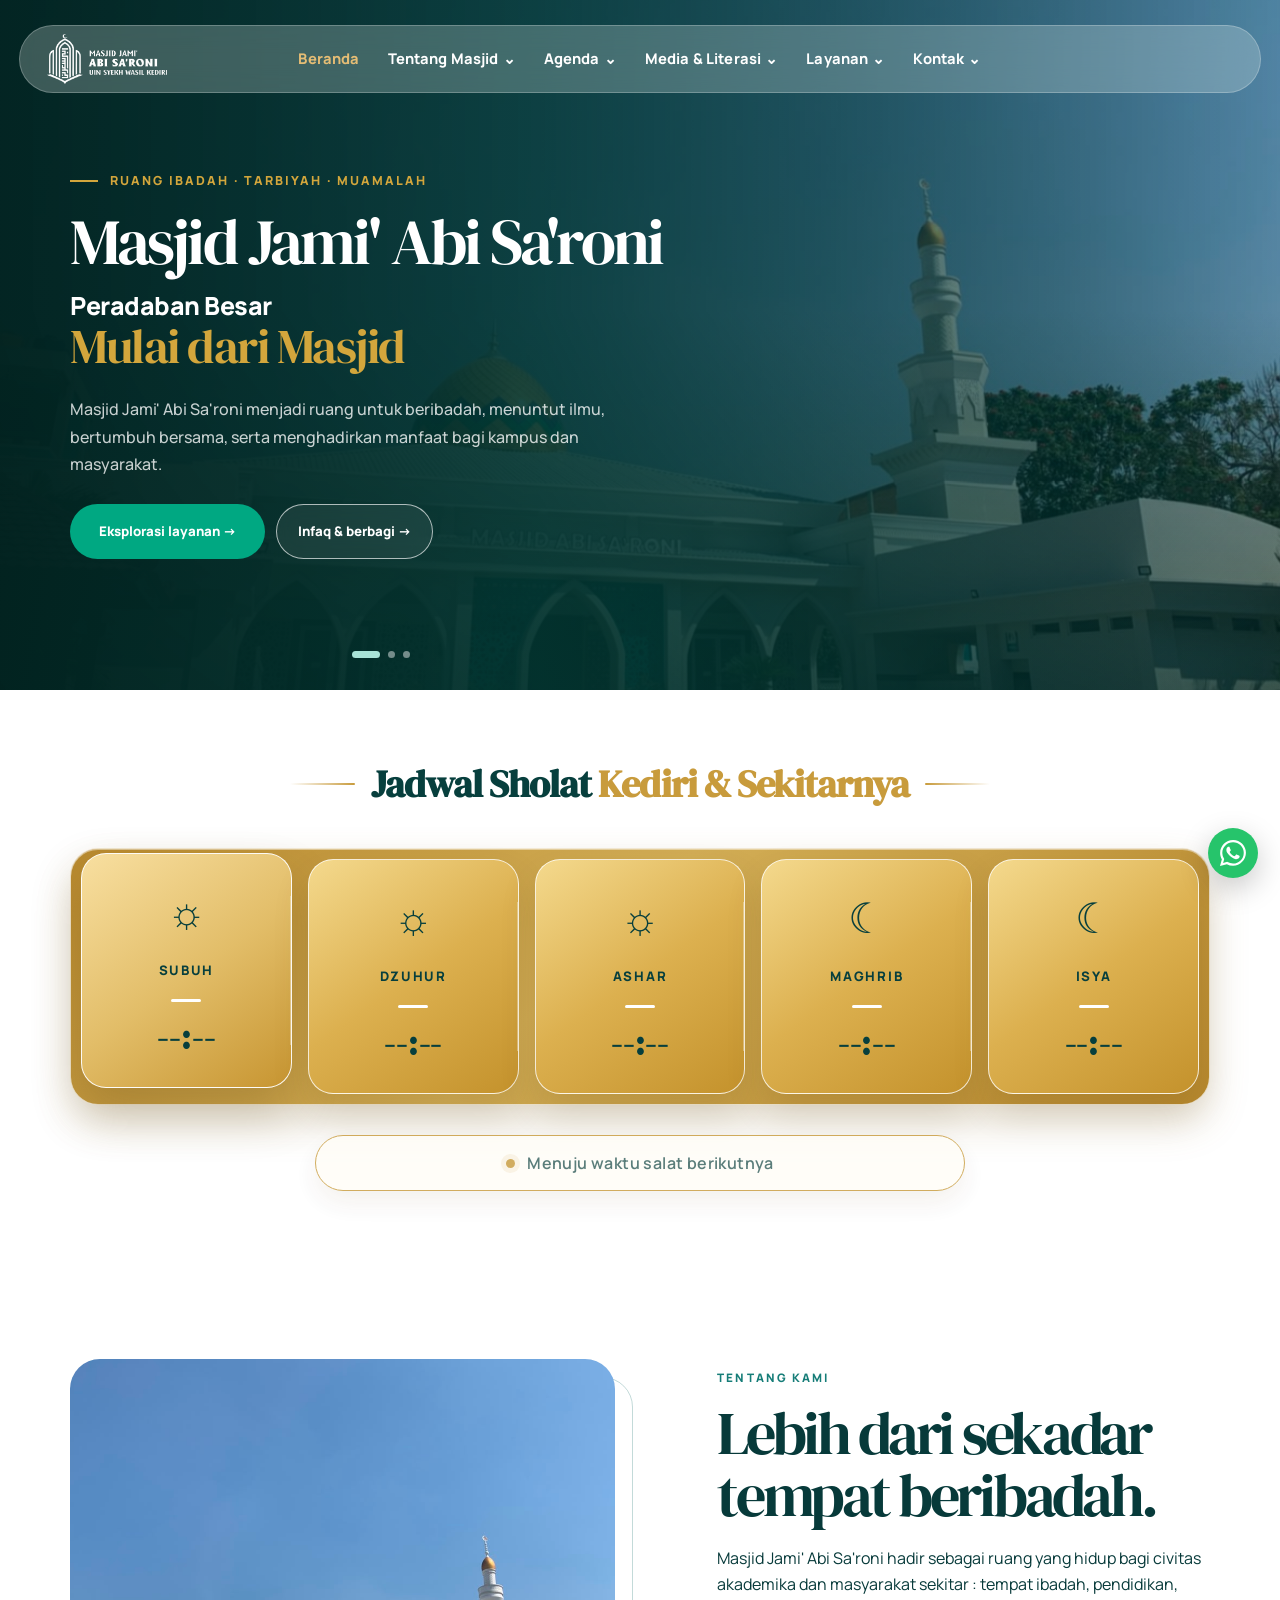
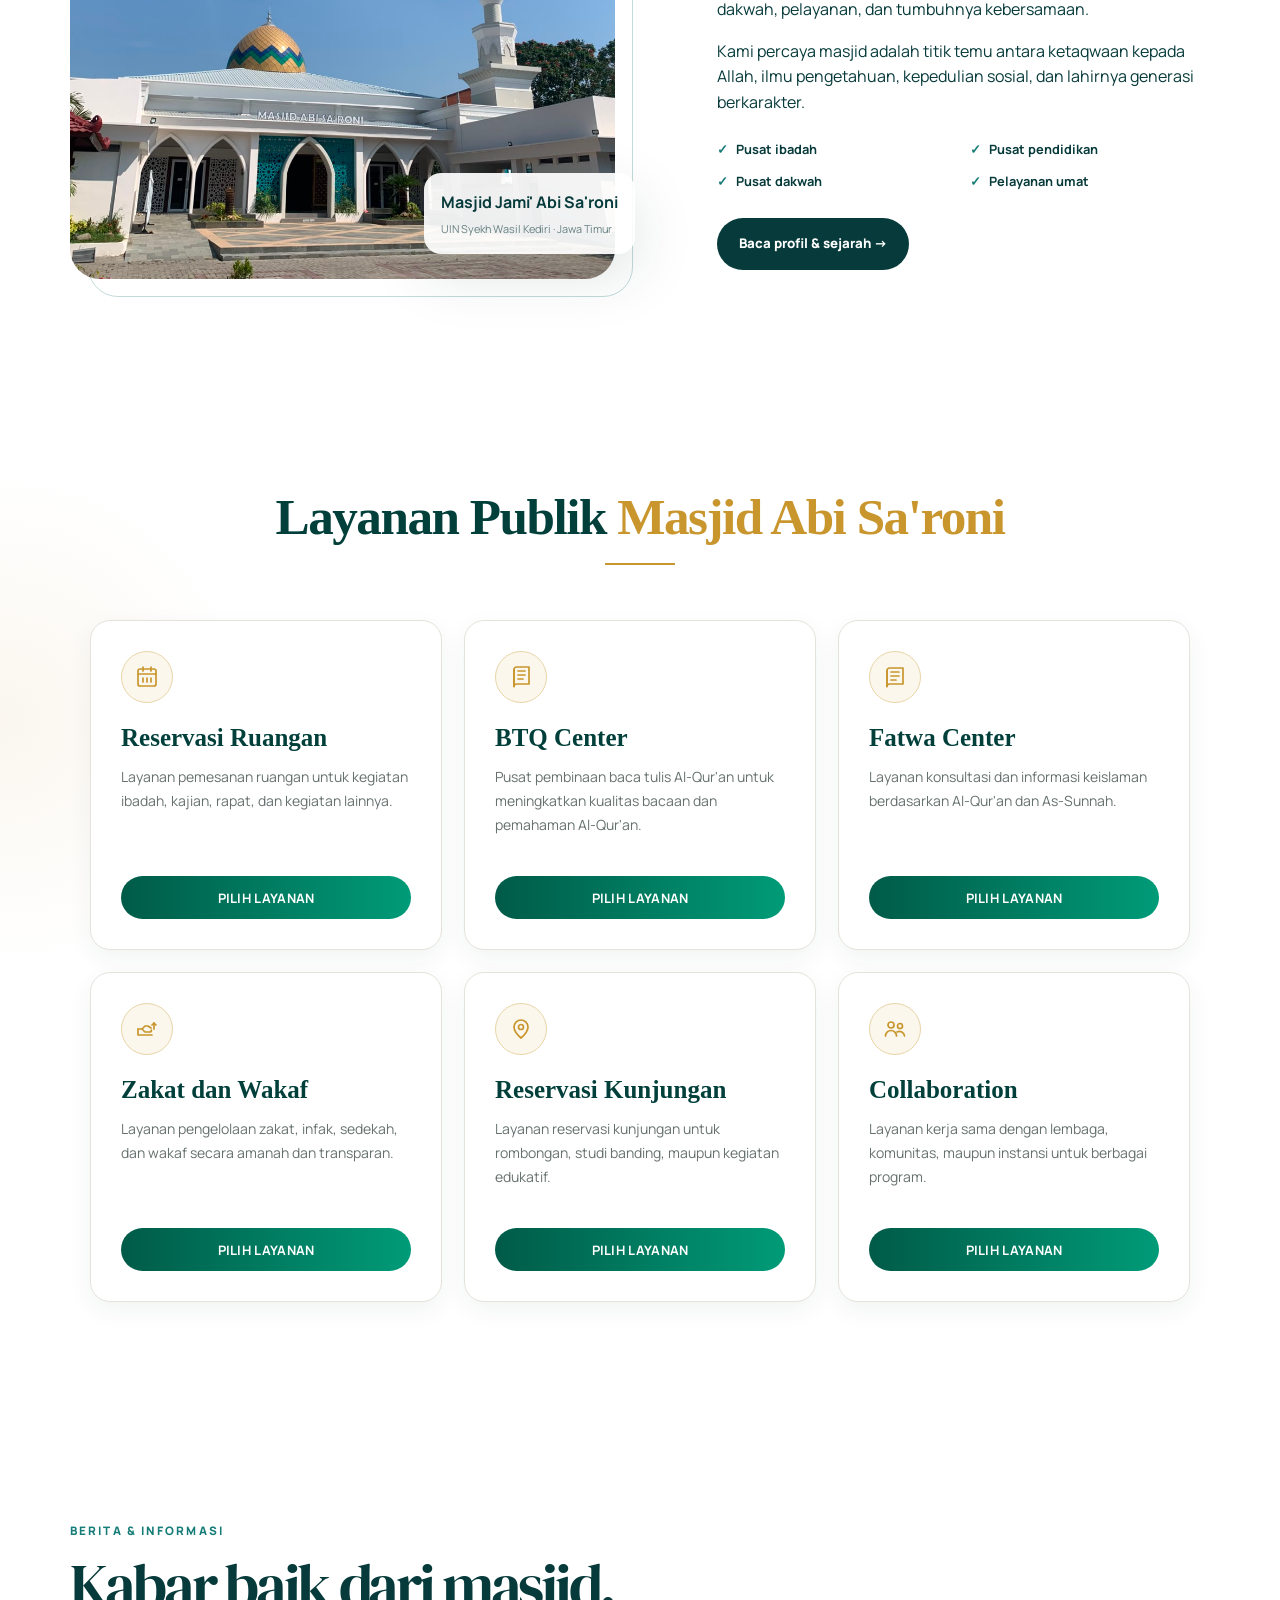
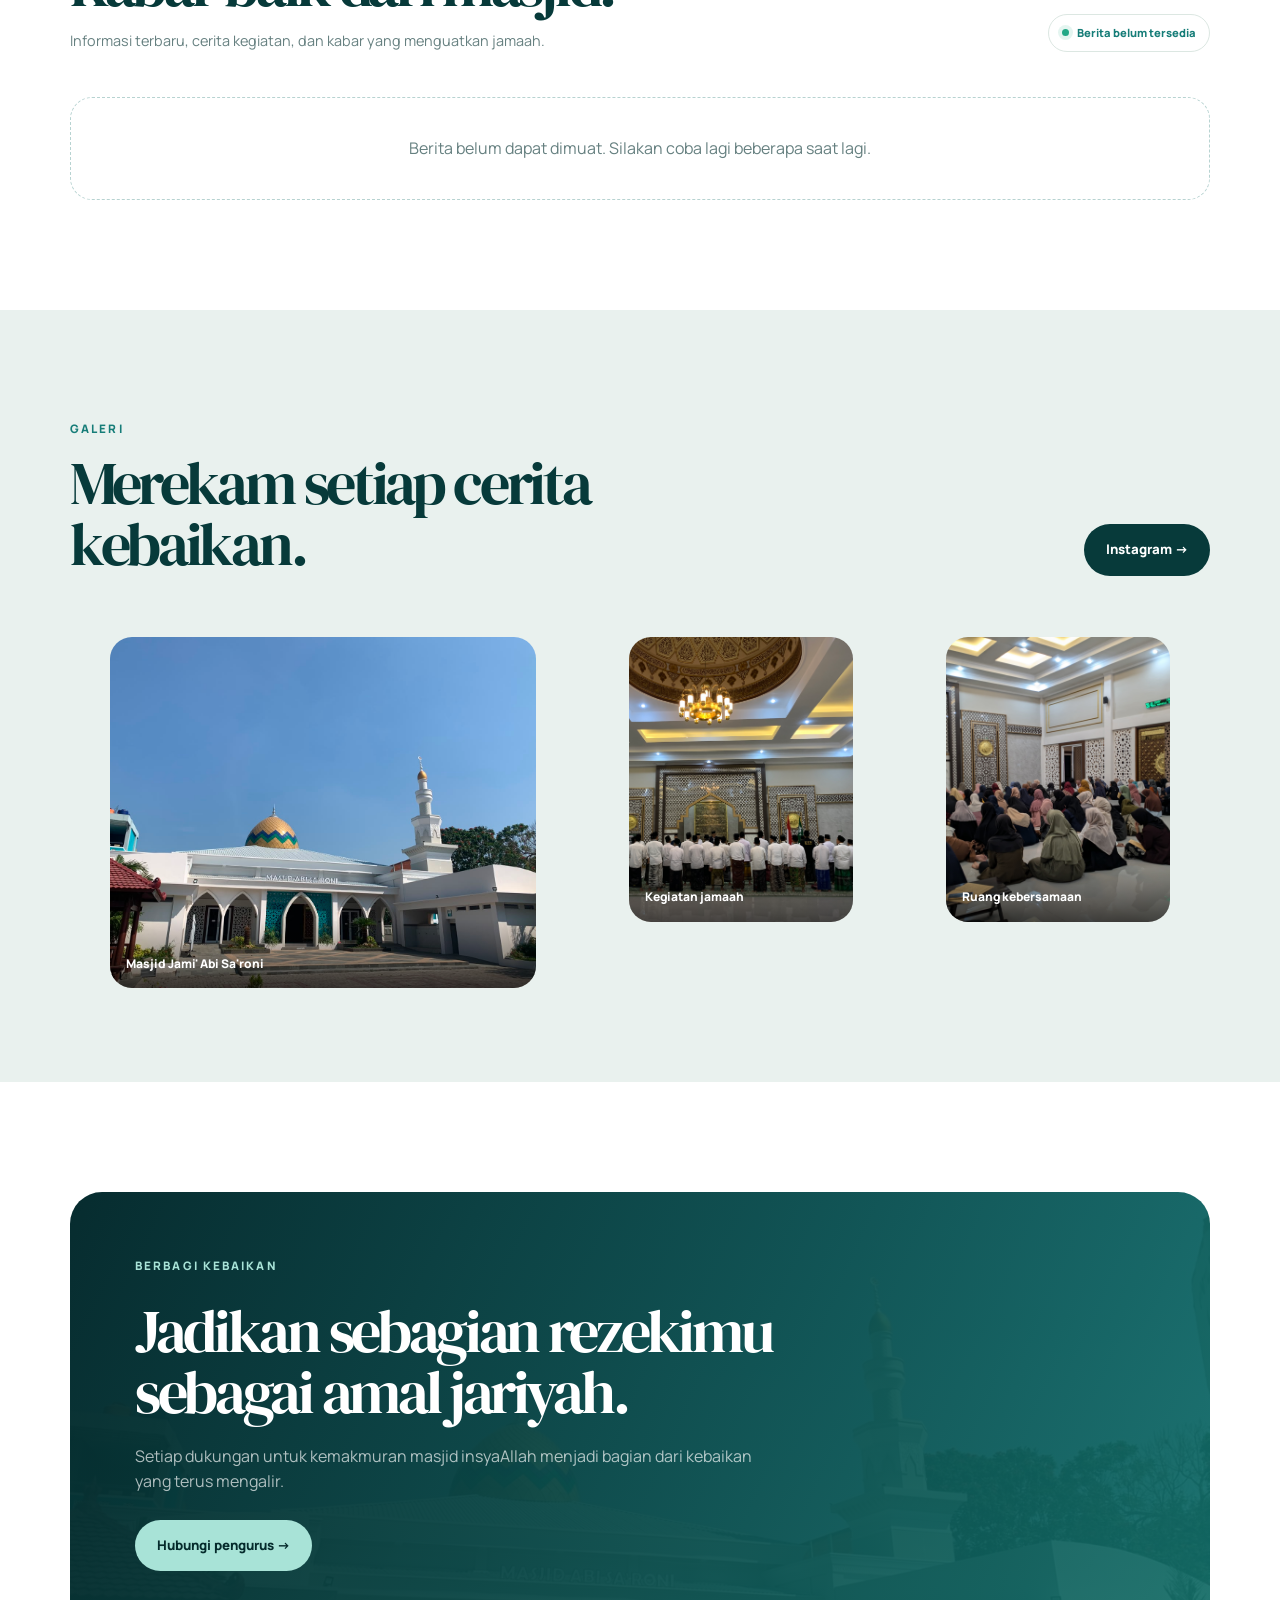
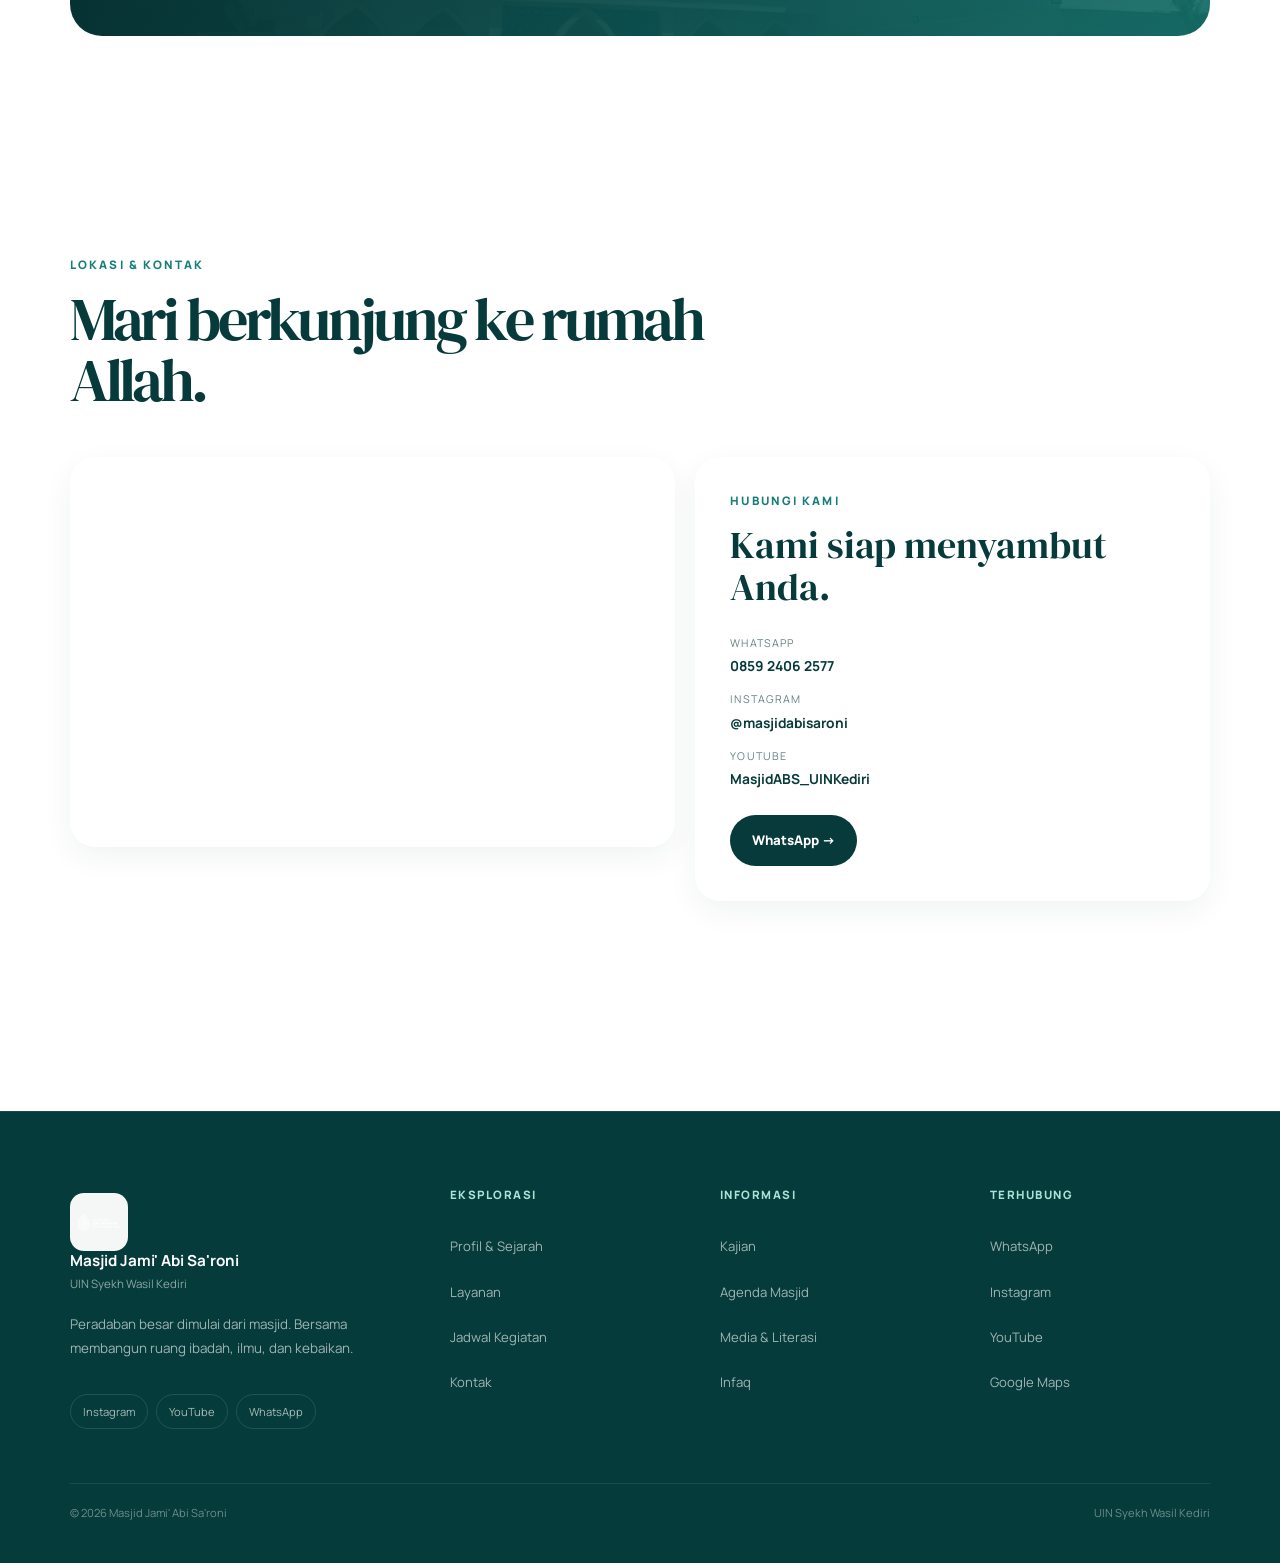
==== index.html @ fe158fbd "update section profil" ====
<!doctype html>
<html lang="id">

<head>
      <meta name="google-site-verification" content="O-2jg5igdRLRZJPdqecs5jU8_j6CmpCOdC60TowBmrs" />
    <meta charset="utf-8">
    <meta name="viewport" content="width=device-width,initial-scale=1">
    <meta name="description" content="Website resmi Masjid Jami' Abi Sa'roni UIN Syekh Wasil Kediri.">
    <title>Masjid Jami' Abi Sa'roni | Beranda</title>
    <link rel="stylesheet" href="style.css">
    <link rel="stylesheet"
    href="https://cdnjs.cloudflare.com/ajax/libs/font-awesome/6.5.2/css/all.min.css"/>
</head>

<body>
    <header class="site-header">
        <nav class="navigation container"><a class="brand" href="index.html"><span class="brand-mark"><img
                        class="brand-logo"></span><span><strong>Masjid Jami' Abi Sa'roni</strong><small>UIN Syekh Wasil
                        Kediri</small></span></a><button class="menu-button" aria-label="Buka menu"
                aria-expanded="false">&#9776;</button>
            <ul class="nav-links"></ul>
        </nav>
    </header>
    <main>
        <section class="hero hero-home">
            <div class="hero-carousel" data-carousel></div>
            <div class="hero-overlay">
  <div class="container hero-content">

    <div class="hero-heading">

        <div class="hero-eyebrow">
            <span class="hero-eyebrow-line"></span>
            <span>RUANG IBADAH · TARBIYAH · MUAMALAH</span>
        </div>

        <h1>Masjid Jami' Abi Sa'roni</h1>

        <div class="hero-title">
            <span>Peradaban Besar</span>
            <strong>Mulai dari Masjid</strong>
        </div>

    </div>

    <p class="hero-copy">
        Masjid Jami' Abi Sa'roni menjadi ruang untuk beribadah, menuntut ilmu,
        bertumbuh bersama, serta menghadirkan manfaat bagi kampus dan masyarakat.
    </p>

    <div class="hero-actions">
        <a class="button primary" href="layanan.html">
            Eksplorasi layanan &rarr;
        </a>

        <a class="button secondary" href="infaq.html">
            Infaq &amp; berbagi &rarr;
        </a>
    </div>

</div>
            <div class="hero-dots" aria-label="Navigasi foto hero"></div>
        </section>

      <section class="v2-statbar prayer-bar">

    <div class="prayer-heading">
        <span class="prayer-heading-line"></span>

        <div class="prayer-heading-icon">⌂</div>

        <h2>
            Jadwal Sholat
            <span>Kediri &amp; Sekitarnya</span>
        </h2>

        <span class="prayer-heading-line"></span>
    </div>

    <div class="container v2-stats">

        <div class="prayer-item is-next" id="prayer-subuh">
            <span class="prayer-icon">☼</span>
            <span class="prayer-name">Subuh</span>
            <span class="prayer-divider"></span>
            <b>--:--</b>
        </div>

        <div class="prayer-item" id="prayer-dzuhur">
            <span class="prayer-icon">☼</span>
            <span class="prayer-name">Dzuhur</span>
            <span class="prayer-divider"></span>
            <b>--:--</b>
        </div>

        <div class="prayer-item" id="prayer-ashar">
            <span class="prayer-icon">☼</span>
            <span class="prayer-name">Ashar</span>
            <span class="prayer-divider"></span>
            <b>--:--</b>
        </div>

        <div class="prayer-item" id="prayer-maghrib">
            <span class="prayer-icon">☾</span>
            <span class="prayer-name">Maghrib</span>
            <span class="prayer-divider"></span>
            <b>--:--</b>
        </div>

        <div class="prayer-item" id="prayer-isya">
            <span class="prayer-icon">☾</span>
            <span class="prayer-name">Isya</span>
            <span class="prayer-divider"></span>
            <b>--:--</b>
        </div>

    </div>

    <div class="prayer-countdown" id="prayer-countdown">
        Menuju waktu salat berikutnya
    </div>


</section>


        <section class="v2-section">
            <div class="container v2-intro">
                <div class="v2-photo"><img src="assets/images/foto-masjid.jpeg" alt="Masjid Jami' Abi Sa'roni">
                    <div><b>Masjid Jami' Abi Sa'roni</b><span>UIN Syekh Wasil Kediri &middot; Jawa Timur</span></div>
                </div>
                <div>
                    <p class="eyebrow">Tentang kami</p>
                    <h2>Lebih dari sekadar tempat beribadah.</h2>
                    <p>Masjid Jami' Abi Sa'roni hadir sebagai ruang yang hidup bagi civitas akademika dan masyarakat sekitar :
                        tempat ibadah, pendidikan, dakwah, pelayanan, dan tumbuhnya kebersamaan.</p>
                    <p>Kami percaya masjid adalah titik temu antara ketaqwaan kepada Allah, ilmu pengetahuan,
                        kepedulian sosial, dan lahirnya generasi berkarakter.</p>
                    <ul class="v2-points">
                        <li>Pusat ibadah</li>
                        <li>Pusat pendidikan</li>
                        <li>Pusat dakwah</li>
                        <li>Pelayanan umat</li>
                    </ul><a class="button dark" href="profil.html">Baca profil &amp; sejarah &rarr;</a>
                </div>
            </div>
        </section>

<!-- =========================
     LAYANAN PUBLIK
========================= -->
<section class="public-services">
  <div class="container">

    <div class="services-heading">
      <h2>Layanan Publik <span>Masjid Abi Sa'roni</span></h2>
      <div class="heading-line"></div>
    </div>

    <div class="services-grid">

      <!-- 01 -->
      <article class="service-card">
        <div class="service-icon">
  <svg viewBox="0 0 24 24" aria-hidden="true">
    <rect x="3" y="4" width="18" height="17" rx="2"></rect>
    <line x1="8" y1="2" x2="8" y2="6"></line>
    <line x1="16" y1="2" x2="16" y2="6"></line>
    <line x1="3" y1="9" x2="21" y2="9"></line>
    <line x1="8" y1="13" x2="8" y2="17"></line>
    <line x1="12" y1="13" x2="12" y2="17"></line>
    <line x1="16" y1="13" x2="16" y2="17"></line>
  </svg>
</div>
     

        <h3>Reservasi Ruangan</h3>
        <p>
          Layanan pemesanan ruangan untuk kegiatan ibadah,
          kajian, rapat, dan kegiatan lainnya.
        </p>

        <a href="#" class="service-button">
          PILIH LAYANAN
        </a>
      </article>


      <!-- 02 -->
      <article class="service-card">
        <div class="service-icon">
  <svg viewBox="0 0 24 24" aria-hidden="true">
    <path d="M5 4.5A2.5 2.5 0 0 1 7.5 2H20v17H7.5A2.5 2.5 0 0 0 5 21.5z"></path>
    <path d="M5 4.5v17"></path>
    <path d="M9 6h7"></path>
    <path d="M9 10h7"></path>
    <path d="M9 14h5"></path>
  </svg>
</div>

        <h3>BTQ Center</h3>
        <p>
          Pusat pembinaan baca tulis Al-Qur'an untuk meningkatkan
          kualitas bacaan dan pemahaman Al-Qur'an.
        </p>

        <a href="#" class="service-button">
          PILIH LAYANAN
        </a>
      </article>


      <!-- 03 -->
      <article class="service-card">
        <div class="service-icon">
  <svg viewBox="0 0 24 24" aria-hidden="true">
    <path d="M4 5.5A2.5 2.5 0 0 1 6.5 3H20v16H6.5A2.5 2.5 0 0 0 4 21.5z"></path>
    <path d="M4 5.5v16"></path>
    <path d="M8 7h8"></path>
    <path d="M8 11h8"></path>
    <path d="M8 15h5"></path>
  </svg>
</div>
    

        <h3>Fatwa Center</h3>
        <p>
          Layanan konsultasi dan informasi keislaman
          berdasarkan Al-Qur'an dan As-Sunnah.
        </p>

        <a href="#" class="service-button">
          PILIH LAYANAN
        </a>
      </article>


      <!-- 04 -->
      <article class="service-card">
        <div class="service-icon">
  <svg viewBox="0 0 24 24" aria-hidden="true">
    <path d="M3 12h4l3 3h4.5a2 2 0 0 0 2-2"></path>
    <path d="M7 12l3-3h3l3 2"></path>
    <path d="M3 12v6h14"></path>
    <path d="M17 8l2-2 2 2"></path>
    <path d="M19 6v6"></path>
  </svg>
</div>
       

        <h3>Zakat dan Wakaf</h3>
        <p>
          Layanan pengelolaan zakat, infak, sedekah,
          dan wakaf secara amanah dan transparan.
        </p>

        <a href="#" class="service-button">
          PILIH LAYANAN
        </a>
      </article>


      <!-- 05 -->
      <article class="service-card">
        <div class="service-icon">
  <svg viewBox="0 0 24 24" aria-hidden="true">
    <path d="M12 21s7-6.1 7-11a7 7 0 1 0-14 0c0 4.9 7 11 7 11z"></path>
    <circle cx="12" cy="10" r="2.5"></circle>
  </svg>
</div>
    

        <h3>Reservasi Kunjungan</h3>
        <p>
          Layanan reservasi kunjungan untuk rombongan,
          studi banding, maupun kegiatan edukatif.
        </p>

        <a href="#" class="service-button">
          PILIH LAYANAN
        </a>
      </article>


      <!-- 06 -->
      <article class="service-card">
        <div class="service-icon">
  <svg viewBox="0 0 24 24" aria-hidden="true">
    <circle cx="8" cy="8" r="3"></circle>
    <circle cx="17" cy="9" r="2.5"></circle>
    <path d="M2.5 19a5.5 5.5 0 0 1 11 0"></path>
    <path d="M14 15a5 5 0 0 1 7.5 4"></path>
  </svg>
</div>
    

        <h3>Collaboration</h3>
        <p>
          Layanan kerja sama dengan lembaga, komunitas,
          maupun instansi untuk berbagai program.
        </p>

        <a href="#" class="service-button">
          PILIH LAYANAN
        </a>
      </article>

    </div>

  </div>
</section>

        <section class="v2-section v2-news-section" id="berita">
            <div class="container">
                <div class="v2-heading">
                    <div>
                        <p class="eyebrow">Berita &amp; informasi</p>
                        <h2>Kabar baik dari masjid.</h2>
                        <p class="v2-heading-copy">Informasi terbaru, cerita kegiatan, dan kabar yang menguatkan jamaah.</p>
                    </div><span class="news-live" data-news-status aria-live="polite">Memuat berita terbaru...</span>
                </div>
                <div class="v2-news-grid" data-news-list aria-live="polite">
                    <div class="news-loading">Menyiapkan kabar terbaru…</div>
                </div>
            </div>
        </section>

        <section class="v2-section v2-soft">
            <div class="container">
                <div class="v2-heading">
                    <div>
                        <p class="eyebrow">Galeri</p>
                        <h2>Merekam setiap cerita kebaikan.</h2>
                    </div><a class="button dark" href="https://www.instagram.com/masjidabisaroni/"
                        target="_blank">Instagram &rarr;</a>
                </div>
                <div class="v2-gallery">
                    <figure><img src="assets/images/foto-masjid.jpeg" alt="Masjid Jami' Abi Sa'roni">
                        <figcaption>Masjid Jami' Abi Sa'roni</figcaption>
                    </figure>
                    <figure><img src="assets/images/foto-kegiatan-1.png" alt="Kegiatan masjid">
                        <figcaption>Kegiatan jamaah</figcaption>
                    </figure>
                    <figure><img src="assets/images/foto-kegiatan-2.jpg" alt="Kegiatan masjid">
                        <figcaption>Ruang kebersamaan</figcaption>
                    </figure>
                </div>
            </div>
        </section>

        <section class="v2-section">
            <div class="container v2-donate">
                <p class="eyebrow">Berbagi kebaikan</p>
                <h2>Jadikan sebagian rezekimu sebagai amal jariyah.</h2>
                <p>Setiap dukungan untuk kemakmuran masjid insyaAllah menjadi bagian dari kebaikan yang terus mengalir.
                </p><a class="button primary" data-link="whatsapp" target="_blank">Hubungi pengurus &rarr;</a>
            </div>
        </section>

        <section class="v2-section v2-contact">
            <div class="container">
                <div class="v2-heading">
                    <div>
                        <p class="eyebrow">Lokasi &amp; kontak</p>
                        <h2>Mari berkunjung ke rumah Allah.</h2>
                    </div>
                </div>
                <div class="v2-contact-grid"><iframe title="Lokasi Masjid Jami' Abi Sa'roni"
                        src="https://www.google.com/maps?q=Masjid%20Abi%20Sa'roni%20UIN%20Syekh%20Wasil%20Kediri&output=embed"
                        loading="lazy"></iframe>
                    <div>
                        <p class="eyebrow">Hubungi kami</p>
                        <h3>Kami siap menyambut Anda.</h3>
                        <dl>
                            <dt>WhatsApp</dt>
                            <dd>0859 2406 2577</dd>
                            <dt>Instagram</dt>
                            <dd>@masjidabisaroni</dd>
                            <dt>YouTube</dt>
                            <dd>MasjidABS_UINKediri</dd>
                        </dl><a class="button dark" data-link="whatsapp" target="_blank">WhatsApp &rarr;</a>
                    </div>
                </div>
            </div>
        </section>
    </main>
  <footer class="v2-footer">
    <div class="container v2-footer-grid">

        <!-- BRAND -->
        <div class="footer-brand">
            <a class="footer-logo" href="index.html">
                <span class="footer-logo-mark">
                    <img src="assets/images/logo-masjid.png" alt="Logo Masjid Jami' Abi Sa'roni">
                </span>

                <span class="footer-brand-text">
                    <strong>Masjid Jami' Abi Sa'roni</strong>
                    <small>UIN Syekh Wasil Kediri</small>
                </span>
            </a>

            <p>
                Peradaban besar dimulai dari masjid.
                Bersama membangun ruang ibadah, ilmu, dan kebaikan.
            </p>

            <div class="footer-socials">
                <a href="https://www.instagram.com/masjidabisaroni/" target="_blank" rel="noopener" aria-label="Instagram">
                    Instagram
                </a>

                <a href="https://www.youtube.com/@MasjidABS_UINKediri" target="_blank" rel="noopener" aria-label="YouTube">
                    YouTube
                </a>

                <a href="https://wa.me/6285924062577" target="_blank" rel="noopener" aria-label="WhatsApp">
                    WhatsApp
                </a>
            </div>
        </div>


        <!-- EKSPLORASI -->
        <div class="footer-column">
            <h4>Eksplorasi</h4>

            <a href="profil.html">Profil &amp; Sejarah</a>
            <a href="layanan.html">Layanan</a>
            <a href="kegiatan.html">Jadwal Kegiatan</a>
            <a href="kontak.html">Kontak</a>
        </div>


        <!-- INFORMASI -->
        <div class="footer-column">
            <h4>Informasi</h4>

            <a href="kegiatan.html">Kajian</a>
            <a href="kegiatan.html">Agenda Masjid</a>
            <a href="media-literasi.html">Media &amp; Literasi</a>
            <a href="infaq.html">Infaq</a>
        </div>


        <!-- TERHUBUNG -->
        <div class="footer-column">
            <h4>Terhubung</h4>

            <a href="https://wa.me/6285924062577" target="_blank" rel="noopener">
                WhatsApp
            </a>

            <a href="https://www.instagram.com/masjidabisaroni/" target="_blank" rel="noopener">
                Instagram
            </a>

            <a href="https://www.youtube.com/@MasjidABS_UINKediri" target="_blank" rel="noopener">
                YouTube
            </a>

            <a href="https://maps.app.goo.gl/ohSoxsCjw7ghPdgF7" target="_blank" rel="noopener">
                Google Maps
            </a>
        </div>

    </div>


    <!-- FOOTER BOTTOM -->
    <div class="container footer-bottom">
        <span>
            © 2026 Masjid Jami' Abi Sa'roni
        </span>

        <span>
            UIN Syekh Wasil Kediri
        </span>
    </div>
</footer><a class="floating-wa" data-link="whatsapp" target="_blank" aria-label="WhatsApp"></a>
    <script src="config.js"></script>
    <script src="script.js"></script>
</body>

</html>
---- style.css ----
﻿@import url('https://fonts.googleapis.com/css2?family=DM+Serif+Display:ital@0;1&family=Manrope:wght@400;500;600;700;800&display=swap');
:root{--ink:#073a3a;--deep:#052b2c;--teal:#167d78;--mint:#a8e3d7;--gold:#e5bd75;--paper:#f7f5ef;--white:#fff;--muted:#668080;--line:#dce7e2;--shadow:0 20px 60px rgba(5,43,44,.13)}
*{box-sizing:border-box}html{scroll-behavior:smooth}body{margin:0;background:var(--paper);color:var(--ink);font-family:Manrope,Arial,sans-serif;line-height:1.6}a{color:inherit;text-decoration:none}img{display:block;max-width:100%}.container{width:min(1140px,90%);margin:auto}.section{padding:100px 0}.eyebrow{color:var(--teal);font-size:.73rem;font-weight:800;letter-spacing:.18em;text-transform:uppercase;margin:0 0 14px}.title{font:clamp(2.4rem,5vw,4.4rem)/1.04 'DM Serif Display',serif;letter-spacing:-.04em;margin:0;max-width:760px}.lead{color:var(--muted);max-width:650px;margin:20px 0 0}.button{display:inline-flex;align-items:center;justify-content:center;gap:9px;border:1px solid transparent;border-radius:999px;padding:14px 21px;font-weight:800;font-size:.83rem;transition:.25s;cursor:pointer}.button:hover{transform:translateY(-3px)}.button.primary{background:var(--mint);color:var(--deep)}.button.secondary{border-color:rgba(255,255,255,.4);color:white;background:rgba(255,255,255,.07);backdrop-filter:blur(10px)}.button.dark{background:var(--ink);color:white}.button.outline{border-color:var(--teal);color:var(--teal)}
/* navigation */.site-header{position:fixed;z-index:10;inset:0 0 auto;padding:18px 0;transition:.3s}.site-header.scrolled,.page-top .site-header{padding:11px 0;background:rgba(5,43,44,.94);box-shadow:0 8px 28px rgba(0,0,0,.16);backdrop-filter:blur(16px)}.navigation{display:flex;align-items:center;justify-content:space-between;gap:20px}.brand{display:flex;align-items:center;gap:11px;color:#fff}.brand-mark{width:42px;height:42px;position:relative;border-radius:13px;overflow:hidden;background:rgba(255,255,255,.13);border:1px solid rgba(255,255,255,.25)}.brand-mark:after{content:'â˜ª';display:none;color:var(--mint);font-size:24px;text-align:center;line-height:40px}.brand-mark.logo-missing:after{display:block}.brand-logo{width:100%;height:100%;object-fit:contain;padding:3px}.brand strong{font-size:.82rem;display:block}.brand small{font-size:.62rem;opacity:.65}.nav-links{display:flex;align-items:center;gap:25px;list-style:none;margin:0;padding:0;color:rgba(255,255,255,.8);font-size:.75rem;font-weight:700}.nav-links a:hover,.nav-links a.active{color:var(--mint)}.nav-links .infaq-link{padding:11px 16px;border-radius:999px;background:var(--mint);color:var(--deep)}.menu-button{display:none;background:none;color:white;border:0;font-size:1.5rem}
/* Home hero */.hero{min-height:720px;height:100vh;min-height:650px;color:white;display:flex;align-items:center;position:relative;overflow:hidden;background:var(--deep)}.hero-carousel,.hero-slide,.hero-overlay{position:absolute;inset:0}.hero-slide{background:center/cover no-repeat;opacity:0;transform:scale(1.08);transition:opacity 1.6s ease,transform 7.5s ease}.hero-slide.active{opacity:1;transform:scale(1)}.hero-overlay{background:linear-gradient(90deg,rgba(5,43,44,.96),rgba(5,43,44,.70) 48%,rgba(5,43,44,.2)),linear-gradient(0deg,rgba(5,43,44,.45),transparent 35%)}.hero-content{position:relative;z-index:2;padding-top:85px;max-width:720px}.hero-badge{display:inline-block;padding:8px 13px;border:1px solid rgba(255,255,255,.25);border-radius:999px;background:rgba(255,255,255,.08);font-size:.7rem;letter-spacing:.1em;text-transform:uppercase}.hero h1{font:clamp(4rem,8vw,7.3rem)/.9 'DM Serif Display',serif;letter-spacing:-.055em;margin:24px 0}.hero h1 em{font-style:italic;color:var(--mint)}.hero p{max-width:570px;color:rgba(255,255,255,.82);font-size:1.03rem}.hero-actions{display:flex;flex-wrap:wrap;gap:11px;margin-top:30px}.hero-dots{position:absolute;z-index:2;bottom:36px;right:5%;display:flex;gap:9px}.hero-dots button{width:25px;height:3px;padding:0;border:0;background:rgba(255,255,255,.35);transition:.3s}.hero-dots button.active{background:var(--mint);width:45px}.hero-bottom{height:100px;position:absolute;z-index:2;inset:auto 0 0;background:linear-gradient(transparent,var(--paper))}
.overview{margin-top:-55px;position:relative;z-index:3}.overview-grid{display:grid;grid-template-columns:repeat(4,1fr);border-radius:24px;background:rgba(255,255,255,.95);box-shadow:var(--shadow);padding:25px}.overview-item{padding:8px 25px;border-right:1px solid var(--line)}.overview-item:last-child{border:0}.overview-item b{font:2rem 'DM Serif Display',serif;display:block}.overview-item span{font-size:.72rem;color:var(--muted)}.split{display:grid;grid-template-columns:1fr 1fr;align-items:center;gap:9%;}.image-panel{min-height:510px;border-radius:28px;background:linear-gradient(rgba(5,43,44,.1),rgba(5,43,44,.25)),url('assets/images/foto-masjid.jpeg') center/cover var(--teal);position:relative;overflow:hidden}.image-note{position:absolute;right:20px;bottom:20px;width:210px;padding:20px;border-radius:16px;background:rgba(255,255,255,.92);box-shadow:var(--shadow);font-size:.78rem}.cards{display:grid;grid-template-columns:repeat(3,1fr);gap:18px;margin-top:46px}.card{background:#fff;padding:28px;border:1px solid var(--line);border-radius:18px}.card .icon{color:var(--teal);font-size:1.65rem}.card h3{font-size:1rem;margin:15px 0 8px}.card p{font-size:.82rem;color:var(--muted);margin:0}.surface{background:#e8f0ec}.agenda{display:grid;grid-template-columns:1.1fr .9fr;gap:22px;margin-top:42px}.agenda-main{background:var(--ink);color:#fff;border-radius:22px;padding:34px}.agenda-main .date{color:var(--mint);font-size:.75rem;font-weight:800;letter-spacing:.12em}.agenda-main h3{font:2.2rem/1.1 'DM Serif Display',serif;margin:15px 0}.agenda-list{display:grid;gap:12px}.agenda-row{background:#fff;border-radius:16px;padding:19px 21px;display:flex;justify-content:space-between;gap:10px;border:1px solid var(--line)}.agenda-row b{font-size:.84rem}.agenda-row span{font-size:.72rem;color:var(--muted)}.cta{background:var(--deep);color:#fff;border-radius:28px;padding:54px;display:flex;justify-content:space-between;align-items:center;gap:25px}.cta .eyebrow{color:var(--gold)}.cta .title{font-size:clamp(2.5rem,4vw,3.8rem)}
/* Interior pages */.page-hero{padding:180px 0 75px;background:linear-gradient(120deg,rgba(5,43,44,.96),rgba(10,82,80,.76)),url('assets/images/foto-masjid.jpeg') center/cover var(--deep);color:white}.page-hero .eyebrow{color:var(--mint)}.page-hero .title{max-width:650px}.page-hero p{max-width:580px;color:rgba(255,255,255,.78);margin-bottom:0}.content-grid{display:grid;grid-template-columns:1.1fr .9fr;gap:50px;align-items:start}.prose p{color:var(--muted);margin:0 0 16px}.sidebar-card{padding:28px;background:#fff;border-radius:20px;border:1px solid var(--line)}.sidebar-card h3{margin-top:0}.feature-list{display:grid;gap:13px}.feature-list div{padding:16px;background:#f3f7f4;border-radius:12px;font-size:.83rem}.feature-list b{display:block;color:var(--ink)}.timeline{margin-top:35px;border-left:1px solid #b8d2ca;padding-left:27px}.timeline-item{position:relative;padding:0 0 30px}.timeline-item:before{content:'';position:absolute;width:12px;height:12px;background:var(--teal);border:4px solid var(--paper);border-radius:50%;left:-34px;top:5px}.timeline-item small{color:var(--teal);font-weight:800}.timeline-item h3{margin:5px 0;font-size:1rem}.services-grid,.schedule-grid,.contact-grid{display:grid;grid-template-columns:repeat(3,1fr);gap:18px}.service-card{background:white;padding:30px;border:1px solid var(--line);border-radius:18px;min-height:205px}.service-card .num{color:var(--gold);font:2rem 'DM Serif Display',serif}.service-card h3{margin:12px 0 8px;font-size:1rem}.service-card p{margin:0;color:var(--muted);font-size:.82rem}.schedule-grid{grid-template-columns:repeat(2,1fr)}.schedule-card{padding:28px;border-radius:18px;background:white;border:1px solid var(--line)}.schedule-card time{display:block;color:var(--teal);font-size:.72rem;font-weight:800;text-transform:uppercase;letter-spacing:.12em}.schedule-card h3{margin:10px 0 7px}.schedule-card p{font-size:.82rem;color:var(--muted)}.notice{margin-top:28px;padding:22px 25px;border-radius:15px;background:#fff5dc;color:#745d2a;font-size:.83rem}.contact-card{background:#fff;border:1px solid var(--line);padding:27px;border-radius:18px}.contact-card .contact-icon{font-size:1.4rem;color:var(--teal)}.contact-card h3{font-size:.96rem;margin:13px 0 5px}.contact-card p{font-size:.8rem;color:var(--muted);word-break:break-word}.map-card{margin-top:22px;background:var(--ink);color:#fff;padding:34px;border-radius:20px}.map-card p{color:rgba(255,255,255,.7);font-size:.85rem}.infaq-wrap{display:grid;grid-template-columns:1fr 1fr;gap:22px}.infaq-intro{padding:45px;border-radius:24px;background:var(--ink);color:#fff}.infaq-intro .eyebrow{color:var(--gold)}.infaq-intro p{color:rgba(255,255,255,.75)}.account-card{padding:38px;border-radius:24px;background:#fff;border:1px solid var(--line)}.account-card h2{font:2.4rem 'DM Serif Display',serif;margin-top:0}.account-detail{margin:18px 0;padding:19px;background:#f1f6f3;border-radius:14px}.account-detail span{display:block;color:var(--muted);font-size:.7rem;text-transform:uppercase;letter-spacing:.1em}.account-detail strong{font-size:1rem;word-break:break-word}.account-detail.account-number strong{font-size:1.25rem;color:var(--teal)}
footer{padding:55px 0 25px;background:var(--deep);color:#fff;margin-top:100px}.footer-grid{display:grid;grid-template-columns:1.4fr 1fr 1fr;gap:30px}.footer-grid p,.footer-grid li{font-size:.77rem;color:rgba(255,255,255,.65)}.footer-grid h4{font-size:.8rem;margin:0 0 12px}.footer-grid ul{list-style:none;margin:0;padding:0;display:grid;gap:7px}.footer-bottom{margin-top:35px;padding-top:18px;border-top:1px solid rgba(255,255,255,.12);font-size:.68rem;color:rgba(255,255,255,.5)}.floating-wa{position:fixed;z-index:9;right:22px;bottom:22px;width:50px;height:50px;border-radius:50%;background:#26c46b;color:white;display:grid;place-items:center;box-shadow:0 10px 30px rgba(0,0,0,.22);font-weight:800}
@media(max-width:800px){.site-header{padding:12px 0}.menu-button{display:block}.nav-links{display:none;position:absolute;top:65px;left:5%;right:5%;padding:16px;flex-direction:column;align-items:stretch;background:var(--deep);border-radius:15px;box-shadow:var(--shadow)}.nav-links.open{display:flex}.nav-links .infaq-link{text-align:center}.hero{min-height:670px}.hero-overlay{background:linear-gradient(90deg,rgba(5,43,44,.93),rgba(5,43,44,.55)),linear-gradient(0deg,rgba(5,43,44,.55),transparent)}.overview-grid,.cards,.services-grid,.contact-grid{grid-template-columns:repeat(2,1fr)}.overview-item:nth-child(2){border-right:0}.overview-item:nth-child(-n+2){border-bottom:1px solid var(--line)}.overview-item{padding:15px}.split,.content-grid,.agenda,.infaq-wrap{grid-template-columns:1fr;gap:32px}.image-panel{min-height:350px}.cta{padding:35px;display:block}.cta .button{margin-top:25px}.footer-grid{grid-template-columns:1fr 1fr}.section{padding:72px 0}}
@media(max-width:500px){.brand small{display:none}.hero h1{font-size:3.65rem}.overview{margin-top:-35px}.overview-grid,.cards,.services-grid,.contact-grid,.schedule-grid{grid-template-columns:1fr}.overview-item,.overview-item:nth-child(2){border-right:0;border-bottom:1px solid var(--line)}.overview-item:last-child{border:0}.page-hero{padding-top:135px}.infaq-intro,.account-card{padding:28px}.footer-grid{grid-template-columns:1fr}}

/* Keep the hero fade behind its text and actions. */
.hero-bottom{z-index:1;pointer-events:none}
.hero-content,.hero-dots{z-index:3}
.overview{margin-top:0}
.floating-wa svg{width:26px;height:26px;fill:currentColor}
.nav-group{position:relative}.nav-group-trigger{border:0;background:transparent;color:inherit;font:inherit;font-weight:700;cursor:pointer;padding:0;white-space:nowrap}.nav-group-trigger span{font-size:1rem;margin-left:3px}.nav-group.active>.nav-group-trigger,.nav-group-trigger:hover{color:var(--mint)}.nav-submenu{display:none;position:absolute;top:calc(100% + 14px);left:-16px;z-index:20;min-width:230px;padding:10px;list-style:none;border-radius:14px;background:#fff;color:var(--ink);box-shadow:var(--shadow);font-size:.72rem}.nav-group.open>.nav-submenu{display:grid;gap:2px}.nav-submenu a{display:block;padding:9px 10px;border-radius:8px}.nav-submenu a:hover{background:#eef6f3;color:var(--teal)}
@media(max-width:800px){.nav-group{width:100%}.nav-group-trigger{width:100%;text-align:left;padding:8px 0;color:#fff}.nav-submenu{position:static;min-width:0;margin:4px 0 2px;padding:5px;background:rgba(255,255,255,.1);color:#fff;box-shadow:none}.nav-submenu a{padding:8px 10px}.nav-submenu a:hover{background:rgba(255,255,255,.12);color:var(--mint)}}

/* Homepage header refinements */
.brand-mark{background:#fff;border-color:rgba(255,255,255,.65)}
.brand-logo{padding:4px}
.hero h1{font-size:clamp(3.7rem,6.2vw,5.9rem);line-height:.98;max-width:900px}
.hero-tagline{font:clamp(1.35rem,2.6vw,2.25rem)/1.15 'DM Serif Display',serif!important;margin:0 0 16px!important;color:#fff!important}
.hero-tagline em{color:var(--mint);font-style:italic}
@media(min-width:801px){.nav-group:hover>.nav-submenu{display:grid}.nav-group:hover>.nav-group-trigger{color:var(--mint)}}

/* Home redesign: brighter, modular, and community-focused. */
body:not(.page-top){background:#fff}
body:not(.page-top) .site-header{padding:13px 0;background:rgba(255,255,255,.97);box-shadow:0 3px 18px rgba(5,43,44,.09);backdrop-filter:blur(12px)}
body:not(.page-top) .brand{color:var(--ink)}
body:not(.page-top) .brand small{color:var(--muted);opacity:1}
body:not(.page-top) .brand-mark{background:#fff;border-color:#d9e6e2}
body:not(.page-top) .nav-links{color:var(--ink)}
body:not(.page-top) .nav-group-trigger{color:var(--ink)}
body:not(.page-top) .nav-links a:hover,body:not(.page-top) .nav-links a.active,body:not(.page-top) .nav-group.active>.nav-group-trigger,body:not(.page-top) .nav-group-trigger:hover{color:var(--teal)}
.hero-home{min-height:700px;height:760px;align-items:center}
.hero-home .hero-overlay{background:linear-gradient(90deg,rgba(3,40,43,.91) 0%,rgba(4,58,60,.75) 44%,rgba(4,58,60,.18) 100%),linear-gradient(0deg,rgba(3,40,43,.4),transparent 48%)}
.hero-home .hero-content{padding-top:95px;max-width:670px}
.hero-home h1{margin:20px 0 12px;font:800 clamp(3.6rem,6.2vw,6rem)/.95 Manrope,Arial,sans-serif;letter-spacing:-.07em;text-transform:none}
.hero-home .hero-tagline{font:clamp(1.45rem,2.7vw,2.25rem)/1.18 'DM Serif Display',serif!important;margin:0 0 18px!important}
.hero-home .hero-copy{max-width:550px;font-size:1rem;line-height:1.75}
.hero-home .button.secondary{border-color:rgba(255,255,255,.65)}
.home-intro{background:#f5faf8;padding:48px 0}.intro-grid,.section-heading{display:flex;gap:40px;align-items:end;justify-content:space-between}.intro-grid h2,.section-heading h2,.home-split h2,.home-cta h2{font:700 clamp(2rem,3.8vw,3.35rem)/1.05 Manrope,Arial,sans-serif;letter-spacing:-.055em;margin:0;color:var(--ink)}.intro-grid p{max-width:660px;margin:14px 0 0;color:var(--muted)}.text-link{display:inline-flex;gap:8px;align-items:center;font-size:.84rem;font-weight:800;color:var(--teal);white-space:nowrap}.text-link span{font-size:1.2rem}.home-section{padding:105px 0}.section-heading{align-items:start}.section-heading>p{max-width:370px;color:var(--muted);margin:25px 0 0;font-size:.9rem}.pillars-section{background:#fff}.pillars-grid,.program-grid{display:grid;grid-template-columns:repeat(3,1fr);gap:20px;margin-top:44px}.pillar-card{padding:30px;border-radius:18px;background:#f5faf8;border:1px solid #e0ece8;transition:transform .25s,box-shadow .25s}.pillar-card:hover,.program-card:hover{transform:translateY(-5px);box-shadow:var(--shadow)}.pillar-card span,.program-number{display:block;color:var(--teal);font:2rem 'DM Serif Display',serif}.pillar-card h3,.program-card h3{margin:17px 0 9px;font-size:1.1rem}.pillar-card p,.program-card p{margin:0;color:var(--muted);font-size:.84rem}.home-split{background:#f6f7f3}.home-image{min-height:430px;border-radius:24px;background:linear-gradient(rgba(4,58,60,.12),rgba(4,58,60,.42)),url('assets/images/foto-masjid.jpeg') center/cover;position:relative;overflow:hidden}.home-image-label{position:absolute;bottom:22px;left:22px;padding:13px 16px;border-radius:12px;background:rgba(255,255,255,.93);color:var(--ink);font-weight:800;font-size:.84rem}.home-image-label span{font-size:.7rem;color:var(--muted);font-weight:600}.home-split .lead{margin-bottom:26px}.programs-section{background:#fff}.program-card{padding:29px;border:1px solid var(--line);border-radius:18px;background:#fff;transition:transform .25s,box-shadow .25s}.program-card a{display:inline-block;margin-top:19px;font-size:.79rem;font-weight:800;color:var(--teal)}.home-cta{margin:0 auto 105px;padding:56px;border-radius:26px;background:var(--ink);color:#fff;display:flex;align-items:center;justify-content:space-between;gap:35px}.home-cta .eyebrow{color:var(--mint)}.home-cta h2{color:#fff;max-width:720px}.home-cta p{color:rgba(255,255,255,.7);margin:16px 0 0;max-width:630px}.cta-actions{display:flex;gap:10px;flex-wrap:wrap}.light-outline{border-color:rgba(255,255,255,.45)!important;color:#fff!important}
@media(max-width:800px){body:not(.page-top) .menu-button{color:var(--ink)}.hero-home{height:auto;min-height:690px}.hero-home .hero-content{padding-top:130px;padding-bottom:105px}.intro-grid,.section-heading,.home-cta{display:block}.intro-grid .text-link,.section-heading .text-link{margin-top:22px}.pillars-grid,.program-grid{grid-template-columns:1fr}.home-section{padding:70px 0}.home-cta{margin-bottom:70px;padding:35px}.cta-actions{margin-top:28px}.hero-home h1{font-size:3.45rem}}

.prayer-section{padding:0 0 105px;background:#f5faf8}.prayer-card{display:grid;grid-template-columns:.9fr 1.6fr;gap:40px;padding:38px 42px;border-radius:22px;background:var(--ink);color:#fff}.prayer-heading .eyebrow{color:var(--mint)}.prayer-heading h2{margin:0;font:700 1.8rem/1.1 Manrope,Arial,sans-serif;letter-spacing:-.05em}.prayer-heading p{margin:11px 0;color:rgba(255,255,255,.7);font-size:.8rem}.prayer-heading a{color:var(--mint);font-size:.75rem;font-weight:800}.prayer-times{display:grid;grid-template-columns:repeat(5,1fr);align-items:center;gap:0}.prayer-time{padding:7px 16px;border-left:1px solid rgba(255,255,255,.16)}.prayer-time:first-child{border-left:0}.prayer-time span{display:block;color:rgba(255,255,255,.65);font-size:.72rem}.prayer-time strong{display:block;margin-top:5px;font:1.7rem 'DM Serif Display',serif;color:#fff}@media(max-width:800px){.prayer-section{padding-bottom:70px}.prayer-card{grid-template-columns:1fr;padding:30px;gap:28px}.prayer-times{grid-template-columns:repeat(2,1fr);gap:12px}.prayer-time{border:0;padding:10px 0}.prayer-time:last-child{grid-column:span 2}}
/* Styling Section Program Masjid */
.program-section {
  padding: 60px 20px;
  background-color: #ffffff;
  font-family: 'Segoe UI', Tahoma, Geneva, Verdana, sans-serif;
}

.program-container {
  max-width: 1140px;
  margin: 0 auto;
}

/* Header Judul */
.program-header {
  text-align: center;
  margin-bottom: 30px;
}

.program-header h2 {
  font-size: 36px;
  font-weight: 800;
  color: #0b2545;
  margin-bottom: 8px;
}

.program-header p {
  font-size: 16px;
  color: #718096;
}

/* Filter Tombol */
.program-filter {
  display: flex;
  justify-content: center;
  flex-wrap: wrap;
  gap: 12px;
  margin-bottom: 40px;
}

.filter-btn {
  padding: 10px 24px;
  border-radius: 8px;
  border: none;
  font-size: 15px;
  font-weight: 600;
  cursor: pointer;
  background-color: #08214d;
  color: #ffffff;
  transition: all 0.3s ease;
}

.filter-btn.active, .filter-btn:hover {
  background-color: #f97316; /* Warna oranye aktif */
  color: #ffffff;
}

/* Grid Layout Card */
.program-grid {
  display: grid;
  grid-template-columns: repeat(auto-fill, minmax(300px, 1fr));
  gap: 24px;
}

/* Card Styling */
.program-card {
  border: 1px solid #e2e8f0;
  border-radius: 12px;
  overflow: hidden;
  background: #ffffff;
  box-shadow: 0 2px 10px rgba(0,0,0,0.04);
  transition: transform 0.3s ease, box-shadow 0.3s ease;
}

.program-card:hover {
  transform: translateY(-4px);
  box-shadow: 0 8px 20px rgba(0,0,0,0.08);
}

.card-image img {
  width: 100%;
  height: 200px;
  object-fit: cover;
}

.card-content {
  padding: 20px;
}

.card-category {
  display: inline-block;
  font-size: 13px;
  font-weight: 700;
  color: #1d4ed8;
  margin-bottom: 8px;
  text-transform: uppercase;
}

.card-title {
  font-size: 18px;
  font-weight: 700;
  color: #1e293b;
  margin-bottom: 10px;
  line-height: 1.4;
}

.card-desc {
  font-size: 14px;
  color: #64748b;
  line-height: 1.5;
  margin-bottom: 16px;
}

.card-link {
  font-size: 14px;
  font-weight: 600;
  color: #1d4ed8;
  text-decoration: none;
}

.card-link:hover {
  text-decoration: underline;
}/* Styling Section Program Masjid - Sesuai Palette Web */
.program-section {
  padding: 60px 20px;
  background-color: #f8fafc;
  font-family: inherit;
}

.program-container {
  max-width: 1140px;
  margin: 0 auto;
}

/* Header Judul */
.program-header {
  text-align: center;
  margin-bottom: 30px;
}

.program-header h2 {
  font-size: 32px;
  font-weight: 800;
  color: #0f172a;
  margin-bottom: 8px;
}

.program-header p {
  font-size: 15px;
  color: #64748b;
}

/* Filter Tombol */
.program-filter {
  display: flex;
  justify-content: center;
  flex-wrap: wrap;
  gap: 10px;
  margin-bottom: 40px;
}

.filter-btn {
  padding: 10px 22px;
  border-radius: 25px; /* Dibuat sedikit rounded pill agar senada tombol Login */
  border: 1px solid #00a8cc;
  font-size: 14px;
  font-weight: 600;
  cursor: pointer;
  background-color: #ffffff;
  color: #00a8cc;
  transition: all 0.25s ease;
}

/* Tombol Aktif & Hover (Warna Teal/Cyan Khas Web Masjid Abi S'roni) */
.filter-btn.active, 
.filter-btn:hover {
  background-color: #00a8cc; /* Sesuai warna khas tombol login */
  color: #ffffff;
  box-shadow: 0 4px 12px rgba(0, 168, 204, 0.25);
}

/* Grid Layout Card */
.program-grid {
  display: grid;
  grid-template-columns: repeat(auto-fill, minmax(320px, 1fr));
  gap: 24px;
}

/* Card Styling */
.program-card {
  border: 1px solid #e2e8f0;
  border-radius: 12px;
  overflow: hidden;
  background: #ffffff;
  box-shadow: 0 4px 6px -1px rgba(0, 0, 0, 0.05);
  transition: transform 0.3s ease, box-shadow 0.3s ease;
}

.program-card:hover {
  transform: translateY(-4px);
  box-shadow: 0 10px 20px -5px rgba(0, 0, 0, 0.1);
}

.card-image img {
  width: 100%;
  height: 200px;
  object-fit: cover;
  display: block;
}

.card-content {
  padding: 20px;
}

.card-category {
  display: inline-block;
  font-size: 12px;
  font-weight: 700;
  color: #00a8cc;
  letter-spacing: 0.5px;
  margin-bottom: 8px;
  text-transform: uppercase;
}

.card-title {
  font-size: 18px;
  font-weight: 700;
  color: #0f172a;
  margin-bottom: 10px;
  line-height: 1.4;
}

.card-desc {
  font-size: 14px;
  color: #64748b;
  line-height: 1.5;
  margin-bottom: 16px;
}

.card-link {
  font-size: 14px;
  font-weight: 600;
  color: #00a8cc;
  text-decoration: none;
  display: inline-flex;
  align-items: center;
  transition: color 0.2s;
}

.card-link:hover {
  color: #007a99;
  text-decoration: underline;
}

/* Navigation icons and a continuous hover area for dropdown links. */
.nav-links>li>a,.nav-group-trigger{display:inline-flex;align-items:center;gap:6px}.nav-icon{width:14px;font-style:normal;font-size:.95rem;line-height:1;text-align:center}.nav-chevron{margin-left:0!important;font-size:.95rem!important}.nav-submenu{top:calc(100% - 2px)!important}

/* V2-inspired sections below the hero. */
.v2-section{padding:110px 0}.v2-soft{background:#e9f1ee}.v2-statbar{position:relative;z-index:4;margin-top:-48px}.v2-stats{display:grid;grid-template-columns:repeat(4,1fr);padding:28px;background:rgba(255,255,255,.96);border:1px solid rgba(255,255,255,.75);border-radius:26px;box-shadow:0 25px 60px rgba(5,43,44,.15)}.v2-stats>div{padding:8px 24px;border-right:1px solid var(--line)}.v2-stats>div:last-child{border:0}.v2-stats b{display:block;font:2.35rem 'DM Serif Display',serif}.v2-stats span{font-size:.72rem;color:var(--muted)}.v2-intro{display:grid;grid-template-columns:1.05fr .95fr;align-items:center;gap:9%}.v2-intro h2,.v2-heading h2,.v2-prayer h2,.v2-donate h2{font:clamp(2.6rem,4.7vw,4.3rem)/1.02 'DM Serif Display',serif;letter-spacing:-.055em;margin:14px 0 20px}.v2-intro p{margin:0 0 16px}.v2-photo{position:relative}.v2-photo:before{content:'';position:absolute;inset:18px -18px -18px 18px;border:1px solid rgba(18,109,104,.25);border-radius:30px;z-index:0}.v2-photo img{position:relative;height:520px;width:100%;object-fit:cover;border-radius:30px}.v2-photo>div{position:absolute;z-index:1;right:-20px;bottom:25px;padding:17px;border-radius:17px;background:rgba(255,255,255,.92);box-shadow:var(--shadow)}.v2-photo b,.v2-photo span{display:block}.v2-photo span{margin-top:4px;font-size:.68rem;color:var(--muted)}.v2-points{display:grid;grid-template-columns:1fr 1fr;gap:12px;margin:23px 0 27px;padding:0;list-style:none}.v2-points li{font-size:.8rem;font-weight:700}.v2-points li:before{content:'✓';color:var(--teal);margin-right:8px}.v2-prayer{padding:105px 0;background:var(--ink);color:#fff;overflow:hidden}.v2-prayer-grid{display:grid;grid-template-columns:.9fr 1.5fr;gap:70px;align-items:center}.v2-prayer .eyebrow{color:var(--mint)}.v2-prayer h2{color:#fff}.v2-prayer p{color:rgba(255,255,255,.62)}.v2-prayer strong{display:block;margin-top:19px;color:var(--mint);font-size:.7rem;letter-spacing:.12em;text-transform:uppercase}.v2-prayer a{display:inline-block;margin-top:10px;color:var(--mint);font-size:.72rem;font-weight:800}.v2-times{display:grid;grid-template-columns:repeat(5,1fr);gap:10px}.v2-times .prayer-time{min-height:126px;border-radius:20px}.v2-heading{display:flex;align-items:end;justify-content:space-between;gap:25px;margin-bottom:45px}.v2-heading h2{max-width:690px;margin-bottom:0}.v2-cards{display:grid;grid-template-columns:repeat(3,1fr);gap:17px}.v2-cards article{min-height:210px;padding:29px;border-radius:23px;background:#fff;border:1px solid rgba(6,47,49,.06);transition:.25s}.v2-cards article:hover{transform:translateY(-6px);box-shadow:var(--shadow)}.v2-cards i{display:block;color:var(--teal);font:1.8rem 'DM Serif Display',serif;font-style:normal}.v2-cards h3{margin:20px 0 8px;font-size:1rem}.v2-cards p{font-size:.8rem}.v2-agenda{display:grid;grid-template-columns:1.25fr .75fr;gap:20px}.v2-agenda>article{position:relative;min-height:400px;overflow:hidden;border-radius:28px}.v2-agenda>article:after{content:'';position:absolute;inset:0;background:linear-gradient(transparent 24%,rgba(2,30,31,.9))}.v2-agenda img{width:100%;height:100%;object-fit:cover}.v2-agenda article>div{position:absolute;z-index:1;left:28px;right:28px;bottom:26px;color:#fff}.v2-agenda article span{font-size:.68rem;letter-spacing:.12em;text-transform:uppercase;color:var(--mint);font-weight:800}.v2-agenda h3{font:2rem/1.06 'DM Serif Display',serif;margin:9px 0}.v2-agenda p{color:rgba(255,255,255,.68);font-size:.78rem}.v2-list{display:grid;gap:12px}.v2-list>div{display:grid;grid-template-columns:66px 1fr;align-items:center;gap:14px;padding:20px;border:1px solid var(--line);border-radius:20px;background:#fff}.v2-list b{display:grid;place-items:center;width:60px;height:60px;border-radius:16px;background:var(--ink);color:#fff;font:1.5rem 'DM Serif Display',serif}.v2-list strong,.v2-list span{display:block}.v2-list strong{margin-bottom:5px;font-size:.82rem}.v2-list span{font-size:.7rem;color:var(--muted)}.v2-gallery{display:grid;grid-template-columns:1.25fr .75fr .75fr;gap:13px}.v2-gallery figure{height:285px;position:relative;overflow:hidden;border-radius:22px}.v2-gallery figure:first-child{height:100%}.v2-gallery img{width:100%;height:100%;object-fit:cover;transition:.5s}.v2-gallery figure:hover img{transform:scale(1.06)}.v2-gallery figcaption{position:absolute;z-index:1;bottom:0;left:0;right:0;padding:35px 16px 15px;color:#fff;background:linear-gradient(transparent,rgba(0,0,0,.65));font-size:.75rem;font-weight:800}.v2-donate{padding:65px;border-radius:32px;background:linear-gradient(115deg,rgba(5,42,44,.98),rgba(18,109,104,.92)),url('assets/images/foto-masjid.jpeg') center/cover;color:#fff}.v2-donate .eyebrow{color:var(--mint)}.v2-donate h2{max-width:700px;color:#fff}.v2-donate p{max-width:620px;color:rgba(255,255,255,.67);margin-bottom:25px}.v2-contact-grid{display:grid;grid-template-columns:1fr .85fr;gap:20px}.v2-contact-grid iframe,.v2-contact-grid>div{min-height:390px;border:0;border-radius:25px;background:#fff;box-shadow:0 10px 30px rgba(5,43,44,.06)}.v2-contact-grid iframe{width:100%}.v2-contact-grid>div{padding:35px}.v2-contact-grid h3{font:2.4rem/1.08 'DM Serif Display',serif;margin:13px 0 28px}.v2-contact-grid dl{margin-bottom:25px}.v2-contact-grid dt{margin-top:14px;font-size:.67rem;color:var(--muted);text-transform:uppercase;letter-spacing:.1em}.v2-contact-grid dd{margin:3px 0;font-size:.86rem;font-weight:700}.v2-footer{padding:70px 0 22px!important;background:var(--ink)!important;color:#fff}.v2-footer-grid{display:grid;grid-template-columns:1.6fr 1fr 1fr 1fr;gap:35px}.v2-footer .brand{color:#fff}.v2-footer p,.v2-footer a{display:block;margin-top:11px;color:rgba(255,255,255,.62);font-size:.76rem;line-height:1.7}.v2-footer h4{margin:4px 0 14px;color:var(--mint);font-size:.72rem;letter-spacing:.1em;text-transform:uppercase}.v2-footer a:hover{color:var(--mint)}.v2-copyright{margin-top:42px;padding-top:17px;border-top:1px solid rgba(255,255,255,.1);font-size:.68rem;color:rgba(255,255,255,.43)}
@media(max-width:800px){.v2-section{padding:75px 0}.v2-stats{grid-template-columns:1fr 1fr}.v2-stats>div{padding:13px;border-bottom:1px solid var(--line)}.v2-stats>div:nth-child(2),.v2-stats>div:nth-child(4){border-right:0}.v2-intro,.v2-prayer-grid,.v2-agenda,.v2-contact-grid{grid-template-columns:1fr;gap:35px}.v2-photo{max-width:580px}.v2-heading{display:block}.v2-heading .button{margin-top:22px}.v2-cards{grid-template-columns:1fr 1fr}.v2-gallery{grid-template-columns:1fr 1fr}.v2-gallery figure:first-child{grid-column:span 2;height:280px}.v2-footer-grid{grid-template-columns:1fr 1fr}.v2-times{max-width:620px}}@media(max-width:500px){.v2-cards,.v2-gallery{grid-template-columns:1fr}.v2-gallery figure:first-child{grid-column:auto}.v2-gallery figure{height:240px}.v2-times{grid-template-columns:1fr 1fr}.v2-times .prayer-time:last-child{grid-column:span 2}.v2-footer-grid{grid-template-columns:1fr}.v2-donate{padding:38px 25px}.v2-stats b{font-size:1.8rem}}

/* Home hero: a pill navigation and stronger editorial typography. */
body:not(.page-top) .site-header{padding:25px 0;background:transparent;box-shadow:none;backdrop-filter:none}
body:not(.page-top) .navigation{width:min(1120px,87%);padding:12px 18px;border:1px solid rgba(255,255,255,.24);border-radius:999px;background:rgba(224,239,235,.26);box-shadow:none;backdrop-filter:blur(16px)}
body:not(.page-top) .brand{color:#fff}body:not(.page-top) .brand small{color:rgba(255,255,255,.7)}body:not(.page-top) .nav-links,body:not(.page-top) .nav-group-trigger{color:#fff}body:not(.page-top) .nav-links a:hover,body:not(.page-top) .nav-links a.active,body:not(.page-top) .nav-group.active>.nav-group-trigger,body:not(.page-top) .nav-group-trigger:hover{color:var(--gold)}
body:not(.page-top) .nav-submenu{background:rgba(8,58,56,.96);color:#fff;border:1px solid rgba(255,255,255,.13)}body:not(.page-top) .nav-submenu a:hover{background:rgba(255,255,255,.1);color:var(--mint)}
.hero-home{height:690px;min-height:690px}.hero-home .hero-overlay{background:linear-gradient(90deg,rgba(2,35,32,.94) 0%,rgba(3,55,50,.78) 42%,rgba(3,55,50,.22) 100%),linear-gradient(0deg,rgba(3,36,33,.58),transparent 55%)}.hero-home .hero-content{max-width:680px;padding-top:118px}.hero-home .hero-badge{padding:0;border:0;border-radius:0;background:none;color:var(--gold);font-size:.78rem;letter-spacing:.17em;font-weight:800}.hero-home .hero-badge:before{content:'';display:inline-block;width:28px;height:1px;margin:0 11px 4px 0;background:var(--gold)}.hero-home h1{margin:29px 0 16px;font:clamp(3rem,5vw,4.7rem)/1 'DM Serif Display',serif;letter-spacing:-.055em}.hero-home .hero-tagline{margin-bottom:20px!important;font:700 clamp(1.8rem,3vw,2.7rem)/1.08 'DM Serif Display',serif!important;color:var(--mint)!important}.hero-home .hero-tagline em{color:var(--gold)}.hero-home .hero-copy{max-width:560px;color:rgba(255,255,255,.7);font-size:1rem;line-height:1.75}.hero-home .hero-actions{margin-top:30px}.hero-home .button.primary{padding:16px 28px;background:#00a882;color:#fff}.hero-home .button.primary:hover{background:#008a6d}
@media(max-width:800px){body:not(.page-top) .site-header{padding:13px 0}body:not(.page-top) .navigation{width:92%;border-radius:22px;padding:10px 14px}body:not(.page-top) .menu-button{color:#fff}.hero-home{height:auto;min-height:690px}.hero-home .hero-content{padding-top:150px}.hero-home h1{font-size:3.3rem}.hero-home .hero-tagline{font-size:1.8rem!important}}

/* Balance the header alignment and deepen the home-page palette. */
body:not(.page-top) .navigation{width:min(1320px,94%)}
.home-intro{background:#dcece6}.home-intro .eyebrow{color:#116861}
.pillars-section{background:#073f3d}.pillars-section .eyebrow{color:#a8e3d7}.pillars-section .section-heading h2{color:#fff}.pillars-section .section-heading>p{color:rgba(255,255,255,.72)}.pillar-card{background:#0d514e;border-color:rgba(168,227,215,.19);color:#fff}.pillar-card span{color:#a8e3d7}.pillar-card p{color:rgba(255,255,255,.7)}
.home-split{background:#f2ede3}.programs-section{background:#e7f1ed}.program-card{background:#fffdf9;border-color:#d8e5df}.program-number{color:#b2762d}.home-cta{background:linear-gradient(135deg,#073f3d,#0e625c)}
.prayer-section{background:#dcece6}.prayer-card{background:linear-gradient(125deg,#073f3d,#0d5752)}

/* Prayer times: a clear five-card layout inspired by the previous site. */
.prayer-section{padding:90px 0;background:#063e3c;color:#fff}.prayer-layout{display:grid;grid-template-columns:1fr 1.55fr;gap:60px;align-items:center}.prayer-heading .eyebrow{color:#75ded1}.prayer-heading .eyebrow:before{content:'';display:inline-block;width:28px;height:1px;margin:0 10px 4px 0;background:#75ded1}.prayer-heading h2{max-width:400px;margin:15px 0 18px;color:#fff;font:clamp(2.6rem,4.4vw,4.5rem)/.98 'DM Serif Display',serif;letter-spacing:-.055em}.prayer-heading p{max-width:420px;margin:0;color:rgba(255,255,255,.7);font-size:.94rem}.prayer-heading strong{display:block;margin-top:23px;color:#75ded1;font-size:.72rem;letter-spacing:.11em;text-transform:uppercase}.prayer-heading a{display:inline-block;margin-top:12px;color:#a8e3d7;font-size:.72rem;font-weight:800}.prayer-times{display:grid;grid-template-columns:repeat(5,1fr);gap:10px}.prayer-times>span{color:rgba(255,255,255,.75)}.prayer-time{min-height:126px;padding:20px 10px;border:1px solid rgba(168,227,215,.18);border-radius:20px;background:rgba(255,255,255,.055);text-align:center;display:flex;flex-direction:column;align-items:center;justify-content:center}.prayer-icon{display:block;margin-bottom:9px;color:#75ded1;font-size:1.25rem;font-style:normal;line-height:1}.prayer-time span{display:block;color:rgba(255,255,255,.64);font-size:.72rem}.prayer-time strong{display:block;margin-top:6px;color:#fff;font:700 1.05rem Manrope,Arial,sans-serif;letter-spacing:-.04em}@media(max-width:1000px){.prayer-layout{grid-template-columns:1fr;gap:35px}.prayer-heading h2{max-width:560px}.prayer-times{max-width:700px}}@media(max-width:600px){.prayer-section{padding:65px 0}.prayer-times{grid-template-columns:repeat(2,1fr)}.prayer-time{min-height:108px}.prayer-time:last-child{grid-column:span 2}}

/* =========================================================
   NAVBAR - DARK GREEN SAAT SCROLL
   ========================================================= */

.site-header {
  transition:
    background-color 0.35s ease,
    backdrop-filter 0.35s ease,
    box-shadow 0.35s ease,
    border-color 0.35s ease;
}

/* Saat berada di atas hero */
body.page-top .site-header:not(.scrolled) {
  background: rgba(255, 255, 255, 0.12);
  backdrop-filter: blur(18px);
  -webkit-backdrop-filter: blur(18px);
}

/* Saat scroll */
.site-header.scrolled {
  background: rgba(5, 43, 42, 0.96) !important;
  backdrop-filter: blur(18px);
  -webkit-backdrop-filter: blur(18px);
  border-color: rgba(255, 255, 255, 0.12) !important;
  box-shadow: 0 10px 30px rgba(0, 0, 0, 0.16);
}

/* Tulisan navbar */
.site-header.scrolled .nav-links a,
.site-header.scrolled .nav-group-trigger {
  color: #ffffff !important;
}

/* Hover */
.site-header.scrolled .nav-links a:hover,
.site-header.scrolled .nav-group-trigger:hover {
  color: #a8e3d7 !important;
}

/* Logo / nama masjid */
.site-header.scrolled .brand-logo,
.site-header.scrolled .brand-text {
  color: #ffffff !important;
}

/* Tombol menu HP */
.site-header.scrolled .menu-button {
  color: #ffffff !important;
}
/* =========================================================
   MASJID ABI SA'RONI - NEW FOOTER
   ========================================================= */

.v2-footer {
    background: #053b3a !important;
    color: #ffffff;
    padding: 64px 0 0;
    border-top: 1px solid rgba(255,255,255,.08);
}

.v2-footer-grid {
    display: grid;
    grid-template-columns: 1.5fr 1fr 1fr 1fr;
    gap: 50px;
    align-items: start;
}


/* BRAND */

.footer-brand {
    max-width: 330px;
}

.footer-logo {
    display: inline-flex;
    align-items: center;
    gap: 14px;
    text-decoration: none;
    color: #ffffff;
}

.footer-logo-mark {
    width: 58px;
    height: 58px;
    flex: 0 0 58px;
    display: flex;
    align-items: center;
    justify-content: center;
    background: rgba(255,255,255,.96);
    border-radius: 14px;
    padding: 7px;
}

.footer-logo-mark img {
    width: 100%;
    height: 100%;
    object-fit: contain;
}

.footer-brand-text {
    display: flex;
    flex-direction: column;
    gap: 4px;
}

.footer-brand-text strong {
    color: #ffffff;
    font-size: .95rem;
    line-height: 1.25;
}

.footer-brand-text small {
    color: rgba(255,255,255,.55);
    font-size: .72rem;
}

.footer-brand > p {
    margin: 20px 0 22px;
    max-width: 310px;
    color: rgba(255,255,255,.62);
    font-size: .84rem;
    line-height: 1.75;
}


/* SOCIAL */

.footer-socials {
    display: flex;
    flex-wrap: wrap;
    gap: 8px;
}

.footer-socials a {
    display: inline-flex;
    align-items: center;
    justify-content: center;
    padding: 7px 12px;
    border: 1px solid rgba(255,255,255,.12);
    border-radius: 999px;
    color: rgba(255,255,255,.65);
    font-size: .7rem;
    text-decoration: none;
    transition: all .25s ease;
}

.footer-socials a:hover {
    color: #a8e3d7;
    border-color: rgba(168,227,215,.45);
    background: rgba(168,227,215,.08);
}


/* COLUMNS */

.footer-column {
    display: flex;
    flex-direction: column;
    align-items: flex-start;
}

.footer-column h4 {
    margin: 4px 0 20px;
    color: #a8e3d7;
    font-size: .72rem;
    font-weight: 800;
    letter-spacing: .13em;
    text-transform: uppercase;
}

.footer-column a {
    margin-bottom: 12px;
    color: rgba(255,255,255,.62);
    font-size: .82rem;
    text-decoration: none;
    transition: color .25s ease, transform .25s ease;
}

.footer-column a:hover {
    color: #ffffff;
    transform: translateX(3px);
}


/* BOTTOM */

.footer-bottom {
    margin-top: 54px;
    padding: 20px 0;
    display: flex;
    align-items: center;
    justify-content: space-between;
    gap: 20px;
    border-top: 1px solid rgba(255,255,255,.09);
    color: rgba(255,255,255,.42);
    font-size: .7rem;
}


/* MOBILE */

@media (max-width: 850px) {

    .v2-footer {
        padding-top: 50px;
    }

    .v2-footer-grid {
        grid-template-columns: 1fr 1fr;
        gap: 40px 30px;
    }

    .footer-brand {
        grid-column: 1 / -1;
        max-width: 500px;
    }

}

@media (max-width: 520px) {

    .v2-footer-grid {
        grid-template-columns: 1fr 1fr;
        gap: 32px 20px;
    }

    .footer-brand {
        grid-column: 1 / -1;
    }

    .footer-bottom {
        flex-direction: column;
        align-items: flex-start;
        gap: 6px;
    }

}

/* Home: berita Supabase */
.v2-heading-copy{max-width:600px;margin:12px 0 0;color:var(--muted);font-size:.9rem}.news-live{display:inline-flex;align-items:center;gap:8px;padding:9px 13px;border:1px solid var(--line);border-radius:999px;color:var(--teal);font-size:.7rem;font-weight:800;white-space:nowrap}.news-live:before{content:'';width:7px;height:7px;border-radius:50%;background:#22a886;box-shadow:0 0 0 4px rgba(34,168,134,.12)}.v2-news-grid{display:grid;grid-template-columns:repeat(3,1fr);gap:17px}.news-card{overflow:hidden;border:1px solid rgba(6,47,49,.09);border-radius:24px;background:#fff;box-shadow:0 8px 22px rgba(5,43,44,.04);transition:transform .25s ease,box-shadow .25s ease}.news-card:hover{transform:translateY(-6px);box-shadow:var(--shadow)}.news-card>img{width:100%;height:215px;object-fit:cover;background:#dcece6}.news-card-body{padding:23px 23px 25px}.news-date{margin:0;color:var(--teal);font-size:.68rem;font-weight:800;letter-spacing:.09em;text-transform:uppercase}.news-card h3{margin:11px 0 9px;font:1.55rem/1.12 'DM Serif Display',serif;letter-spacing:-.025em}.news-card-body>p:not(.news-date){display:-webkit-box;overflow:hidden;margin:0;color:var(--muted);font-size:.79rem;line-height:1.7;-webkit-box-orient:vertical;-webkit-line-clamp:3;line-clamp:3}.news-read{display:inline-block;margin-top:20px;color:var(--ink);font-size:.74rem;font-weight:800}.news-empty,.news-loading{grid-column:1/-1;margin:0;padding:38px;border:1px dashed rgba(18,109,104,.3);border-radius:22px;color:var(--muted);text-align:center;background:rgba(255,255,255,.45)}
@media(max-width:800px){.v2-news-grid{grid-template-columns:1fr 1fr}.news-live{margin-top:20px}}@media(max-width:500px){.v2-news-grid{grid-template-columns:1fr}.news-card>img{height:225px}}


/* HERO CAROUSEL POLISH */

.hero-carousel {
    overflow: hidden;
}

.hero-slide {
    transform: scale(1.02);
    opacity: 0;
    transition:
        opacity 1.2s ease,
        transform 7s ease;
    will-change: opacity, transform;
}

.hero-slide.active {
    opacity: 1;
    transform: scale(1.08);
}

.hero-slide::after {
    content: "";
    position: absolute;
    inset: 0;
    background: linear-gradient(
        90deg,
        rgba(3, 43, 44, 0.78) 0%,
        rgba(3, 43, 44, 0.48) 42%,
        rgba(3, 43, 44, 0.18) 100%
    );
    pointer-events: none;
}

.hero-dots {
    position: absolute;
    left: 50%;
    bottom: 32px;
    transform: translateX(-50%);
    z-index: 5;
    display: flex;
    align-items: center;
    gap: 8px;
}

.hero-dots button {
    width: 7px;
    height: 7px;
    padding: 0;
    border: 0;
    border-radius: 999px;
    background: rgba(255, 255, 255, 0.45);
    cursor: pointer;
    transition:
        width 0.35s ease,
        background 0.35s ease,
        transform 0.35s ease;
}

.hero-dots button.active {
    width: 28px;
    background: #a8e3d7;
}

.hero-dots button:hover {
    transform: scale(1.15);
}

/* Floating pill navigation: only the pill changes colour on scroll. */
.site-header,
.site-header.scrolled,
body.page-top .site-header:not(.scrolled) {
    background: transparent !important;
    box-shadow: none !important;
    backdrop-filter: none;
    -webkit-backdrop-filter: none;
    transition: padding 0.38s ease;
}

.site-header .navigation {
    position: relative;
    border: 1px solid rgba(255, 255, 255, 0.24);
    border-radius: 999px;
    background: rgba(224, 239, 235, 0.22);
    box-shadow: 0 8px 26px rgba(2, 35, 32, 0.08);
    backdrop-filter: blur(16px);
    -webkit-backdrop-filter: blur(16px);
    transition:
        background-color 0.42s ease,
        border-color 0.42s ease,
        box-shadow 0.42s ease,
        backdrop-filter 0.42s ease;
}

.site-header.scrolled .navigation {
    background: rgba(5, 43, 42, 0.96);
    border-color: rgba(255, 255, 255, 0.12);
    box-shadow: 0 14px 36px rgba(2, 35, 32, 0.22);
}

.site-header.scrolled .brand,
.site-header.scrolled .brand small,
.site-header.scrolled .nav-links,
.site-header.scrolled .nav-group-trigger,
.site-header.scrolled .menu-button {
    color: #fff !important;
}

@media (max-width: 800px) {
    .site-header .navigation,
    .site-header.scrolled .navigation {
        border-radius: 22px;
    }

    .site-header .nav-links {
        background: rgba(5, 43, 42, 0.98);
        border: 1px solid rgba(255, 255, 255, 0.1);
        box-shadow: 0 16px 36px rgba(2, 35, 32, 0.22);
    }
}

.hero-tagline {
    display: flex;
    flex-direction: column;
    gap: 4px;
}

.hero-tagline-kicker {
    color: #fff;
    font: 600 clamp(1.25rem, 2vw, 1.8rem)/1.1 Manrope, Arial, sans-serif;
    letter-spacing: -0.03em;
}

.hero-tagline-main {
    color: var(--mint);
    font: 700 clamp(2rem, 3.4vw, 3.15rem)/1.05 'DM Serif Display', serif;
    letter-spacing: -0.04em;
}

/* NAVBAR TYPOGRAPHY POLISH */
.navigation .nav-links > li > a,
.navigation .nav-group-trigger {
    font-size: 0.92rem;
    font-weight: 750;
    letter-spacing: 0.01em;
}

.navigation .nav-links {
    gap: 24px;
}

.navigation .nav-group-trigger {
    gap: 6px;
}

.navigation .nav-group-trigger span {
    font-size: 0.92rem;
    font-weight: 750;
}
/* Hide navigation icons */
.navigation .nav-icon {
    display: none;
}
.navigation .nav-group-trigger {
    gap: 4px;
}

/* Logo putih: tanpa kotak latar, lebih seimbang dengan tinggi pill. */
.brand-mark,
body:not(.page-top) .brand-mark,
footer .brand-mark {
  width: 125px; 
  height: 62px;
  

    display: flex !important;
    align-items: center !important;
    justify-content: center !important;

    overflow: visible;
    border: 0;
    border-radius: 0;
    background: transparent;
}

.brand-logo {
    width: 100%;
    height: 100%;
    padding: 0;
    object-fit: contain;
}

.site-header .brand {
    display: flex !important;
    align-items: center !important;
    justify-content: flex-start !important;

    gap: 13px !important;

    height: 100% !important;
}

.site-header .brand-mark {
    width: 96px;
    height: 52px;
}

.site-header .navigation {
    justify-content: flex-start;
}

/* Komposisi desktop: logo di kiri, menu dalam satu garis setelahnya. */
.site-header .brand > span:last-child {
    display: none;
}

.site-header .nav-links {
    margin: 0 0 0 42px;
    gap: 24px;
    font-size: 0.88rem;
}

@media (max-width: 800px) {
    .site-header .brand-mark {
        width: 44px;
        height: 44px;
    }

    .site-header .brand > span:last-child {
        display: block;
    }

    .site-header .nav-links {
        margin-left: 0;
        gap: 0;
        font-size: inherit;
    }
}

/* Final homepage alignment overrides. */
@media (min-width: 801px) {
    .site-header .navigation {
        justify-content: center;
    }

    .site-header .brand {
        position: absolute;
        left: 24px;
    }

    .site-header .brand-mark {
        width: 104px;
        height: 56px;
    }

    .site-header .nav-links {
        margin-left: 0;
    }

    .hero-home .hero-content {
        width: min(680px, 90%);
        margin-left: max(5vw, calc((100vw - 1140px) / 2));
        margin-right: auto;
        text-align: left;
    }
}

@media (max-width: 800px) {
    .site-header .brand-mark {
        width: 54px;
        height: 54px;
    }

    .hero-home .hero-content {
        width: 90%;
        margin-right: auto;
        margin-left: auto;
    }
}
/* Prayer Times Bar */
.prayer-bar .v2-stats {
    display: grid;
    grid-template-columns: repeat(5, 1fr);
}

.prayer-bar .prayer-item {
    display: flex;
    flex-direction: column;
    justify-content: center;
    gap: 6px;
    min-height: 90px;
}

.prayer-bar .prayer-name {
    font-size: 0.78rem;
    font-weight: 700;
    letter-spacing: 0.08em;
    text-transform: uppercase;
}

.prayer-bar .prayer-item strong {
    font-size: 1.65rem;
    font-weight: 700;
}
/* =========================================
   PRAYER TIMES — ELEGANT GOLD BAR
   ========================================= */

.prayer-bar {
    position: relative;
    overflow: visible;
}

.prayer-bar .v2-stats {
    background: linear-gradient(
        135deg,
        #b8892e 0%,
        #d2ad55 45%,
        #b8892e 100%
    );
    border-radius: 28px;
    box-shadow:
        0 18px 40px rgba(137, 101, 32, 0.20),
        inset 0 1px 0 rgba(255, 255, 255, 0.45);
    padding: 10px;
}

/* Setiap waktu salat */
.prayer-bar .prayer-item {
    position: relative;
    min-height: 105px;
    padding: 18px 24px;
    border-radius: 20px;
    transition:
        transform 0.3s ease,
        background 0.3s ease,
        box-shadow 0.3s ease;
}

/* Garis pemisah */
.prayer-bar .prayer-item:not(:last-child)::after {
    content: "";
    position: absolute;
    top: 18%;
    right: 0;
    width: 1px;
    height: 64%;
    background: rgba(255, 255, 255, 0.35);
}

/* Nama salat */
.prayer-bar .prayer-name {
    color: #073a3a;
    font-size: 0.78rem;
    font-weight: 800;
    letter-spacing: 0.12em;
    text-transform: uppercase;
}

/* Jam */
.prayer-bar .prayer-item strong {
    color: #073a3a;
    font-size: 1.7rem;
    font-weight: 800;
    letter-spacing: 0.02em;
}

/* Hover */
.prayer-bar .prayer-item:hover {
    transform: translateY(-6px);
    background: rgba(255, 255, 255, 0.28);
    box-shadow:
        0 10px 25px rgba(73, 51, 10, 0.18),
        inset 0 1px 0 rgba(255, 255, 255, 0.35);
}

.prayer-bar .prayer-item:hover .prayer-name,
.prayer-bar .prayer-item:hover strong {
    color: #062f2f;
}
/* =========================================
   NEXT PRAYER
   ========================================= */

.prayer-bar .prayer-item.is-next {
    background: rgba(255, 255, 255, 0.22);
    transform: translateY(-6px);
    box-shadow:
        0 12px 28px rgba(73, 51, 10, 0.18),
        inset 0 1px 0 rgba(255, 255, 255, 0.35);
}

.prayer-bar .prayer-item.is-next strong {
    font-size: 1.8rem;
}
/* =========================================
   NEXT PRAYER — ELEGANT
   ========================================= */

.prayer-bar .prayer-item.is-next {
    background: rgba(255, 255, 255, 0.20);
    transform: translateY(-5px);

    box-shadow:
        0 12px 28px rgba(73, 51, 10, 0.18),
        inset 0 1px 0 rgba(255, 255, 255, 0.35);
}

.prayer-bar .prayer-item.is-next strong {
    font-size: 1.8rem;
}

.next-prayer-badge {
    position: static;
    display: inline-flex;
    align-items: center;

    margin-left: 7px;
    padding: 3px 7px;

    border-radius: 999px;

    background: #073a3a;
    color: #d8b45a;

    font-size: 0.52rem;
    font-weight: 800;
    letter-spacing: 0.07em;

    vertical-align: middle;

    animation: prayerBadgeIn 0.35s ease forwards;
}

@keyframes prayerBadgeIn {
    from {
        opacity: 0;
        transform: translateY(-3px);
    }

    to {
        opacity: 1;
        transform: translateY(0);
    }
}
/* =========================================
   PRAYER COUNTDOWN
   ========================================= */

.prayer-countdown {
    display: block;
    width: 100%;
    box-sizing: border-box;

    margin: 18px 0 0;
    padding: 0 20px;

    color: var(--ink);

    font-size: 0.78rem;
    font-weight: 700;
    letter-spacing: 0.04em;
    line-height: 1.5;

    text-align: center;

    opacity: 0.82;
}

.prayer-countdown::before {
    content: "";
    display: inline-block;

    width: 6px;
    height: 6px;

    margin-right: 8px;

    border-radius: 50%;

    background: #c89b3c;

    vertical-align: middle;

    box-shadow:
        0 0 0 4px rgba(200, 155, 60, 0.10);
}

.prayer-countdown strong {
    color: #b8892e;
    font-weight: 800;
    letter-spacing: 0.06em;
}

@media (max-width: 600px) {
    .prayer-countdown {
        font-size: 0.7rem;
        margin-top: 14px;
    }
}
/* =========================================================
   PRAYER TIMES — MODERN GOLD CARDS
   ========================================================= */

.v2-statbar.prayer-bar {
    position: relative;
    z-index: 5;

    background: transparent;
    padding: 0;
    margin: 0;
}

.v2-statbar.prayer-bar .v2-stats {
    width: min(1140px, 92%);
    margin: 0 auto;

    display: grid;
    grid-template-columns: repeat(5, 1fr);
    gap: 18px;

    align-items: stretch;
}


/* =========================================================
   CARD
   ========================================================= */

.v2-statbar.prayer-bar .prayer-item {
    position: relative;

    min-height: 250px;

    padding: 30px 22px 26px;

    display: flex;
    flex-direction: column;
    align-items: center;
    justify-content: center;

    text-align: center;

    border-radius: 26px;

    background:
        linear-gradient(
            145deg,
            #f2d58a 0%,
            #d8ad4d 48%,
            #bd8c27 100%
        );

    border: 1px solid rgba(255,255,255,.72);

    box-shadow:
        0 18px 35px rgba(74, 53, 15, .18),
        inset 0 1px 0 rgba(255,255,255,.45);

    transition:
        transform .35s ease,
        box-shadow .35s ease,
        background .35s ease;
}


/* Hover */

.v2-statbar.prayer-bar .prayer-item:hover {
    transform: translateY(-8px);

    box-shadow:
        0 24px 45px rgba(74, 53, 15, .25),
        inset 0 1px 0 rgba(255,255,255,.55);
}


/* =========================================================
   ICON
   ========================================================= */

.v2-statbar.prayer-bar .prayer-icon {
    display: flex;
    align-items: center;
    justify-content: center;

    width: 62px;
    height: 62px;

    margin-bottom: 18px;

    color: #073f3d;

    font-size: 3rem;
    line-height: 1;

    font-family: Arial, sans-serif;

    transition:
        transform .35s ease,
        color .35s ease;
}

.v2-statbar.prayer-bar .prayer-item:hover .prayer-icon {
    transform: translateY(-4px) scale(1.08);
}


/* =========================================================
   NAMA SALAT
   ========================================================= */

.v2-statbar.prayer-bar .prayer-name {
    display: block;

    margin-bottom: 13px;

    color: #073f3d;

    font-size: .92rem;
    font-weight: 800;

    text-transform: uppercase;

    letter-spacing: .12em;
}


/* =========================================================
   GARIS PEMISAH
   ========================================================= */

.v2-statbar.prayer-bar .prayer-name::after {
    content: "";

    display: block;

    width: 34px;
    height: 3px;

    margin: 12px auto 0;

    border-radius: 99px;

    background: rgba(255,255,255,.9);
}


/* =========================================================
   JAM
   ========================================================= */

.v2-statbar.prayer-bar .prayer-item b {
    display: block;

    color: #073f3d;

    font-size: 2.45rem;
    font-weight: 800;

    line-height: 1;

    letter-spacing: .035em;

    font-variant-numeric: tabular-nums;
}


/* =========================================================
   CARD WAKTU BERIKUTNYA
   ========================================================= */

.v2-statbar.prayer-bar .prayer-item.is-next {
    transform: translateY(-10px);

    background:
        linear-gradient(
            145deg,
            #f7dda0 0%,
            #dfb95e 52%,
            #c49332 100%
        );

    box-shadow:
        0 28px 50px rgba(91, 65, 18, .27),
        inset 0 1px 0 rgba(255,255,255,.65);

    border-color: rgba(255,255,255,.95);
}

.v2-statbar.prayer-bar .prayer-item.is-next:hover {
    transform: translateY(-14px);
}


/* =========================================================
   BADGE BERIKUTNYA
   ========================================================= */

.v2-statbar.prayer-bar .next-prayer-badge {
    position: absolute;

    top: 18px;
    right: 18px;

    padding: 7px 11px;

    border-radius: 999px;

    background: #073f3d;
    color: #f4d78b;

    font-size: .62rem;
    font-weight: 800;

    letter-spacing: .08em;

    white-space: nowrap;

    box-shadow:
        0 6px 15px rgba(7,63,61,.2);
}


/* =========================================================
   COUNTDOWN
   ========================================================= */

.prayer-countdown {
    width: min(760px, 88%);

    margin: 30px auto 0;
    padding: 17px 28px;

    box-sizing: border-box;

    display: flex;
    justify-content: center;
    align-items: center;

    border: 1.5px solid #c99a36;

    border-radius: 999px;

    background: rgba(255, 251, 240, .96);

    color: #073f3d;

    font-size: 1.12rem;
    font-weight: 600;

    letter-spacing: .025em;

    text-align: center;

    box-shadow:
        0 12px 30px rgba(89, 64, 20, .10);

    transition:
        transform .3s ease,
        box-shadow .3s ease;
}

.prayer-countdown:hover {
    transform: translateY(-3px);

    box-shadow:
        0 18px 35px rgba(89, 64, 20, .15);
}


/* titik emas */

.prayer-countdown::before {
    content: "";

    width: 10px;
    height: 10px;

    flex: 0 0 10px;

    margin-right: 13px;

    border-radius: 50%;

    background: #c99a36;

    box-shadow:
        0 0 0 5px rgba(201,154,54,.12);
}


/* Nama waktu */

.prayer-countdown strong:first-of-type {
    margin: 0 7px;

    color: #c08d27;

    font-size: 1.22em;
    font-weight: 800;

    text-transform: uppercase;
}


/* Angka countdown */

.prayer-countdown strong:last-of-type {
    margin-left: 9px;

    color: #073f3d;

    font-size: 1.25em;
    font-weight: 800;

    letter-spacing: .07em;

    font-variant-numeric: tabular-nums;
}


/* =========================================================
   RESPONSIVE TABLET
   ========================================================= */

@media (max-width: 900px) {

    .v2-statbar.prayer-bar .v2-stats {
        gap: 10px;
    }

    .v2-statbar.prayer-bar .prayer-item {
        min-height: 210px;

        padding:
            25px 12px
            22px;
    }

    .v2-statbar.prayer-bar .prayer-icon {
        width: 50px;
        height: 50px;

        font-size: 2.4rem;
    }

    .v2-statbar.prayer-bar .prayer-name {
        font-size: .76rem;
    }

    .v2-statbar.prayer-bar .prayer-item b {
        font-size: 1.8rem;
    }

    .v2-statbar.prayer-bar .next-prayer-badge {
        top: 10px;
        right: 8px;

        font-size: .52rem;
    }
}


/* =========================================================
   MOBILE
   ========================================================= */

@media (max-width: 600px) {

    .v2-statbar.prayer-bar .v2-stats {
        width: 92%;

        grid-template-columns:
            repeat(2, minmax(0, 1fr));

        gap: 12px;
    }

    .v2-statbar.prayer-bar .prayer-item {
        min-height: 190px;

        padding: 22px 12px;
    }

    .v2-statbar.prayer-bar .prayer-item.is-next {
        transform: translateY(-5px);
    }

    .v2-statbar.prayer-bar .prayer-icon {
        width: 44px;
        height: 44px;

        margin-bottom: 12px;

        font-size: 2.1rem;
    }

    .v2-statbar.prayer-bar .prayer-name {
        font-size: .72rem;
        letter-spacing: .08em;
    }

    .v2-statbar.prayer-bar .prayer-item b {
        font-size: 1.65rem;
    }

    .v2-statbar.prayer-bar .next-prayer-badge {
        position: static;

        margin-bottom: 10px;

        order: -1;
    }

    .prayer-countdown {
        width: 92%;

        padding: 15px 14px;

        font-size: .92rem;
    }

    .prayer-countdown strong:first-of-type {
        font-size: 1.08em;
    }

    .prayer-countdown strong:last-of-type {
        font-size: 1.08em;
    }
}/* =========================================
   PRAYER CARD — COMPACT VERSION
   ========================================= */

.v2-statbar.prayer-bar .v2-stats {
    width: min(1100px, 90%);
    gap: 12px;
}

.v2-statbar.prayer-bar .prayer-item {
    min-height: 150px;
    padding: 18px 14px;

    border-radius: 22px;
}

.v2-statbar.prayer-bar .prayer-icon {
    width: 42px;
    height: 42px;

    margin-bottom: 10px;

    font-size: 2.1rem;
}

.v2-statbar.prayer-bar .prayer-name {
    margin-bottom: 8px;

    font-size: .78rem;
    letter-spacing: .10em;
}

.v2-statbar.prayer-bar .prayer-name::after {
    width: 26px;
    height: 2px;

    margin-top: 7px;
}

.v2-statbar.prayer-bar .prayer-item b {
    font-size: 1.85rem;
}

.v2-statbar.prayer-bar .prayer-item.is-next {
    transform: translateY(-6px);
}

.v2-statbar.prayer-bar .next-prayer-badge {
    top: 10px;
    right: 10px;

    padding: 5px 8px;

    font-size: .52rem;
}

.prayer-countdown {
    width: min(650px, 82%);

    margin: 22px auto 0;
    padding: 13px 22px;

    font-size: .95rem;
}

.prayer-countdown strong:first-of-type {
    font-size: 1.1em;
}

.prayer-countdown strong:last-of-type {
    font-size: 1.12em;
}
/* =========================================================
   PRAYER SECTION — FINAL DESIGN
   ========================================================= */

.v2-statbar.prayer-bar {
    position: relative;
    z-index: 5;

    padding: 72px 0 58px;

    background: #fff;
}


/* =========================================================
   HEADING
   ========================================================= */

.prayer-heading {
    width: min(1100px, 90%);

    margin: 0 auto 42px;

    display: flex;
    align-items: center;
    justify-content: center;

    gap: 22px;

    text-align: center;
}

.prayer-heading-line {
    width: 65px;
    height: 2px;

    border-radius: 999px;

    background: linear-gradient(
        90deg,
        transparent,
        #c89b3c
    );
}

.prayer-heading-line:last-child {
    background: linear-gradient(
        90deg,
        #c89b3c,
        transparent
    );
}

.prayer-heading h2 {
    margin: 0;

    color: #073f3d;

    font-size: clamp(
        1.8rem,
        3vw,
        2.8rem
    );

    font-weight: 800;

    letter-spacing: -.025em;

    line-height: 1.15;
}

.prayer-heading h2 span {
    color: #c89b3c;
}

.prayer-heading-icon {
    position: absolute;

    margin-top: -62px;

    color: #c89b3c;

    font-size: 2.2rem;

    opacity: .9;
}


/* =========================================================
   CARDS
   ========================================================= */

.v2-statbar.prayer-bar .v2-stats {
    width: min(1140px, 90%);

    margin: 0 auto;

    display: grid;

    grid-template-columns:
        repeat(5, minmax(0, 1fr));

    gap: 16px;
}


.v2-statbar.prayer-bar .prayer-item {
    position: relative;

    min-height: 235px;

    padding: 25px 15px 22px;

    display: flex;

    flex-direction: column;

    align-items: center;

    justify-content: center;

    text-align: center;

    border-radius: 25px;

    background:
        linear-gradient(
            145deg,
            #f4d98d 0%,
            #dcb04f 50%,
            #c4922c 100%
        );

    border: 1.5px solid
        rgba(255,255,255,.8);

    box-shadow:
        0 18px 35px
        rgba(96,70,20,.16);

    transition:
        transform .35s ease,
        box-shadow .35s ease;
}


.v2-statbar.prayer-bar .prayer-item:hover {
    transform: translateY(-8px);

    box-shadow:
        0 25px 45px
        rgba(96,70,20,.24);
}


/* =========================================================
   ICON
   ========================================================= */

.v2-statbar.prayer-bar .prayer-icon {
    width: 52px;
    height: 52px;

    display: flex;

    align-items: center;
    justify-content: center;

    margin-bottom: 16px;

    color: #073f3d;

    font-family: Arial, sans-serif;

    font-size: 2.8rem;

    line-height: 1;
}


/* =========================================================
   NAMA
   ========================================================= */

.v2-statbar.prayer-bar .prayer-name {
    color: #073f3d;

    font-size: .82rem;

    font-weight: 800;

    text-transform: uppercase;

    letter-spacing: .13em;
}


/* =========================================================
   DIVIDER
   ========================================================= */

.v2-statbar.prayer-bar .prayer-divider {
    width: 30px;
    height: 3px;

    margin: 11px 0 14px;

    border-radius: 99px;

    background: #fff;
}


/* =========================================================
   JAM
   ========================================================= */

.v2-statbar.prayer-bar .prayer-item b {
    color: #073f3d;

    font-size: 2rem;

    font-weight: 800;

    line-height: 1;

    letter-spacing: .025em;

    font-variant-numeric:
        tabular-nums;
}


/* =========================================================
   NEXT PRAYER
   ========================================================= */

.v2-statbar.prayer-bar
.prayer-item.is-next {

    transform: translateY(-8px);

    background:
        linear-gradient(
            145deg,
            #f8dfa0 0%,
            #e2bd68 52%,
            #c79531 100%
        );

    border-color:
        rgba(255,255,255,.95);

    box-shadow:
        0 25px 45px
        rgba(96,70,20,.25);
}


.v2-statbar.prayer-bar
.prayer-item.is-next:hover {

    transform:
        translateY(-13px);
}


/* =========================================================
   BADGE
   ========================================================= */

.v2-statbar.prayer-bar
.next-prayer-badge {

    position: absolute;

    top: 15px;
    right: 15px;

    padding: 6px 10px;

    border-radius: 999px;

    background: #073f3d;

    color: #f1d487;

    font-size: .58rem;

    font-weight: 800;

    letter-spacing: .06em;
}


/* =========================================================
   COUNTDOWN
   ========================================================= */

.prayer-countdown {

    width: min(650px, 85%);

    margin: 30px auto 0;

    padding: 15px 25px;

    box-sizing: border-box;

    display: flex;

    align-items: center;
    justify-content: center;

    border:
        1.5px solid #c89b3c;

    border-radius: 999px;

    background:
        #fffdf7;

    color: #37615e;

    font-size: 1rem;

    font-weight: 600;

    text-align: center;

    box-shadow:
        0 12px 28px
        rgba(96,70,20,.09);
}


.prayer-countdown::before {

    content: "";

    width: 9px;
    height: 9px;

    flex: 0 0 9px;

    margin-right: 12px;

    border-radius: 50%;

    background: #c89b3c;

    box-shadow:
        0 0 0 5px
        rgba(200,155,60,.12);
}


.prayer-countdown strong {
    margin-left: 6px;

    color: #c08d27;

    font-weight: 800;
}


/* =========================================================
   MOBILE
   ========================================================= */

@media (max-width: 800px) {

    .v2-statbar.prayer-bar {
        padding: 55px 0 45px;
    }

    .prayer-heading {
        margin-bottom: 30px;
    }

    .prayer-heading-line {
        width: 30px;
    }

    .v2-statbar.prayer-bar .v2-stats {
        grid-template-columns:
            repeat(2, 1fr);

        gap: 12px;
    }

    .v2-statbar.prayer-bar .prayer-item {
        min-height: 190px;
    }

    .v2-statbar.prayer-bar
    .prayer-item.is-next {
        transform: translateY(-5px);
    }
}


@media (max-width: 480px) {

    .prayer-heading h2 {
        font-size: 1.55rem;
    }

    .prayer-heading-line {
        display: none;
    }

    .v2-statbar.prayer-bar .v2-stats {
        grid-template-columns:
            repeat(2, 1fr);
    }

    .v2-statbar.prayer-bar .prayer-item {
        min-height: 170px;

        padding: 18px 10px;
    }

    .v2-statbar.prayer-bar
    .prayer-icon {
        font-size: 2.2rem;
    }

    .v2-statbar.prayer-bar
    .prayer-item b {
        font-size: 1.6rem;
    }

    .prayer-countdown {
        font-size: .82rem;
    }
}
/* =========================================================
   PRAYER HEADING & CARD POLISH
   ========================================================= */

/* Heading satu baris di desktop */
.prayer-heading {
    position: relative;
    flex-wrap: nowrap;
}

.prayer-heading h2 {
    white-space: nowrap;
}


/* Hilangkan divider lama dari pseudo-element */
.v2-statbar.prayer-bar .prayer-name::after {
    display: none !important;
}


/* Gunakan hanya divider yang kita buat */
.v2-statbar.prayer-bar .prayer-divider {
    display: block;

    width: 30px;
    height: 3px;

    margin: 12px 0 14px;

    border-radius: 999px;

    background: #fff;
}


/* Sedikit rapikan posisi heading */
.prayer-heading {
    margin-bottom: 38px;
}


/* =========================================================
   MOBILE — heading boleh turun baris
   ========================================================= */

@media (max-width: 700px) {

    .prayer-heading h2 {
        white-space: normal;
    }

    .prayer-heading {
        gap: 12px;
    }

    .prayer-heading-line {
        width: 25px;
    }
}
/* =========================================================
   PRAYER SECTION — FINAL SYMMETRY POLISH
   ========================================================= */

/* Hilangkan ikon kecil di atas heading */
.prayer-heading-icon {
    display: none !important;
}


/* Heading dibuat benar-benar simetris */
.prayer-heading {
    width: min(1100px, 90%);
    margin: 0 auto 42px;

    display: grid;
    grid-template-columns: 1fr auto 1fr;
    align-items: center;

    gap: 28px;

    text-align: center;
}

.prayer-heading h2 {
    margin: 0;

    white-space: nowrap;

    color: #073f3d;

    font-size: clamp(
        1.8rem,
        3vw,
        2.7rem
    );

    line-height: 1.15;
}

.prayer-heading h2 span {
    color: #c89b3c;
}


/* Garis kiri */
.prayer-heading-line {
    width: 100%;
    max-width: 80px;
    height: 2px;

    justify-self: end;

    background: linear-gradient(
        90deg,
        transparent,
        #c89b3c
    );
}


/* Garis kanan */
.prayer-heading-line:last-child {
    justify-self: start;

    background: linear-gradient(
        90deg,
        #c89b3c,
        transparent
    );
}


/* =========================================================
   LIMA KARTU — UKURAN HARUS SAMA
   ========================================================= */

.v2-statbar.prayer-bar .v2-stats {
    width: min(1140px, 90%);

    margin: 0 auto;

    display: grid;

    grid-template-columns:
        repeat(5, minmax(0, 1fr));

    gap: 16px;

    align-items: stretch;
}


/* Semua kartu identik */
.v2-statbar.prayer-bar .prayer-item {
    width: 100%;
    min-width: 0;
    min-height: 235px;

    box-sizing: border-box;

    padding: 24px 14px;

    display: flex;
    flex-direction: column;

    align-items: center;
    justify-content: center;

    border-radius: 25px;

    transition:
        transform .3s ease,
        box-shadow .3s ease;
}


/* Kartu berikutnya sedikit naik,
   tapi TIDAK mengubah ukuran/layout */
.v2-statbar.prayer-bar
.prayer-item.is-next {
    transform: translateY(-6px);
}


/* Hover */
.v2-statbar.prayer-bar
.prayer-item:hover {
    transform: translateY(-8px);
}


/* Hover kartu berikutnya */
.v2-statbar.prayer-bar
.prayer-item.is-next:hover {
    transform: translateY(-12px);
}


/* =========================================================
   KONTEN KARTU
   ========================================================= */

.v2-statbar.prayer-bar
.prayer-icon {
    width: 52px;
    height: 52px;

    margin-bottom: 15px;

    display: flex;
    align-items: center;
    justify-content: center;

    font-size: 2.65rem;

    line-height: 1;
}


.v2-statbar.prayer-bar
.prayer-name {
    margin: 0;

    color: #073f3d;

    font-size: .82rem;
    font-weight: 800;

    letter-spacing: .13em;
    text-transform: uppercase;
}


.v2-statbar.prayer-bar
.prayer-divider {
    display: block;

    width: 30px;
    height: 3px;

    margin: 12px 0 14px;

    border-radius: 999px;

    background: #fff;
}


.v2-statbar.prayer-bar
.prayer-item b {
    margin: 0;

    color: #073f3d;

    font-size: 2rem;
    font-weight: 800;

    line-height: 1;

    font-variant-numeric: tabular-nums;
}


/* Pastikan divider/pseudo-element lama tidak muncul */
.v2-statbar.prayer-bar
.prayer-name::after {
    content: none !important;
    display: none !important;
}


/* =========================================================
   BADGE BERIKUTNYA
   ========================================================= */

.v2-statbar.prayer-bar
.next-prayer-badge {
    position: absolute;

    top: 14px;
    right: 14px;

    padding: 6px 10px;

    border-radius: 999px;

    background: #073f3d;

    color: #f1d487;

    font-size: .58rem;
    font-weight: 800;

    letter-spacing: .05em;
}


/* =========================================================
   COUNTDOWN
   ========================================================= */

.prayer-countdown {
    width: min(650px, 85%);

    margin: 30px auto 0;

    padding: 15px 24px;

    box-sizing: border-box;

    display: flex;
    align-items: center;
    justify-content: center;

    border: 1.5px solid #c89b3c;

    border-radius: 999px;

    background: #fffdf7;

    color: #37615e;

    font-size: 1rem;
    font-weight: 600;

    text-align: center;

    box-shadow:
        0 12px 28px
        rgba(96,70,20,.09);
}

/* =========================================================
   MOBILE
   ========================================================= */

@media (max-width: 800px) {

    .prayer-heading {
        display: flex;

        justify-content: center;

        gap: 12px;
    }

    .prayer-heading h2 {
        white-space: normal;

        font-size: 1.7rem;
    }

    .prayer-heading-line {
        width: 30px;
    }

    .v2-statbar.prayer-bar .v2-stats {
        grid-template-columns:
            repeat(2, minmax(0, 1fr));

        gap: 12px;
    }

    .v2-statbar.prayer-bar
    .prayer-item {
        min-height: 190px;
    }
}

@media (max-width: 480px) {

    .prayer-heading-line {
        display: none;
    }

    .prayer-heading h2 {
        font-size: 1.5rem;
    }

    .v2-statbar.prayer-bar
    .v2-stats {
        grid-template-columns:
            repeat(2, minmax(0, 1fr));
    }

    .v2-statbar.prayer-bar
    .prayer-item {
        min-height: 175px;
    }

    .v2-statbar.prayer-bar
    .prayer-icon {
        font-size: 2.2rem;
    }

    .v2-statbar.prayer-bar
    .prayer-item b {
        font-size: 1.65rem;
    }
}
/* =========================================
   CENTER PRAYER HEADING
   ========================================= */

.prayer-heading {
    position: relative;

    width: 100%;
    max-width: none;

    margin: 0 auto 42px;

    display: flex;
    align-items: center;
    justify-content: center;

    gap: 0;

    text-align: center;
}


/* Judul benar-benar berada di tengah */
.prayer-heading h2 {
    margin: 0;

    position: relative;
    z-index: 2;

    text-align: center;

    white-space: nowrap;
}


/* Garis dekorasi kiri */
.prayer-heading-line {
    position: absolute;

    width: 65px;
    height: 2px;

    left: calc(50% - 315px);

    top: 50%;

    transform: translateY(-50%);

    background: linear-gradient(
        90deg,
        transparent,
        #c89b3c
    );
}


/* Garis dekorasi kanan */
.prayer-heading-line:last-child {
    left: auto;
    right: calc(50% - 315px);

    background: linear-gradient(
        90deg,
        #c89b3c,
        transparent
    );
}


/* Hilangkan ikon dekorasi */
.prayer-heading-icon {
    display: none !important;
}


/* Mobile */
@media (max-width: 700px) {

    .prayer-heading h2 {
        white-space: normal;
    }

    .prayer-heading-line {
        display: none;
    }
}/* =========================================
   CENTER PRAYER HEADING
   ========================================= */

.prayer-heading {
    position: relative;

    width: 100%;
    max-width: none;

    margin: 0 auto 42px;

    display: flex;
    align-items: center;
    justify-content: center;

    gap: 0;

    text-align: center;
}


/* Judul benar-benar berada di tengah */
.prayer-heading h2 {
    margin: 0;

    position: relative;
    z-index: 2;

    text-align: center;

    white-space: nowrap;
}


/* Garis dekorasi kiri */
.prayer-heading-line {
    position: absolute;

    width: 65px;
    height: 2px;

    left: calc(50% - 315px);

    top: 50%;

    transform: translateY(-50%);

    background: linear-gradient(
        90deg,
        transparent,
        #c89b3c
    );
}


/* Garis dekorasi kanan */
.prayer-heading-line:last-child {
    left: auto;
    right: calc(50% - 315px);

    background: linear-gradient(
        90deg,
        #c89b3c,
        transparent
    );
}


/* Hilangkan ikon dekorasi */
.prayer-heading-icon {
    display: none !important;
}


/* Mobile */
@media (max-width: 700px) {

    .prayer-heading h2 {
        white-space: normal;
    }

    .prayer-heading-line {
        display: none;
    }
}
/* =========================================
   CENTER PRAYER HEADING
   ========================================= */

.prayer-heading {
    position: relative;

    width: 100%;
    max-width: none;

    margin: 0 auto 42px;

    display: flex;
    align-items: center;
    justify-content: center;

    gap: 0;

    text-align: center;
}


/* Judul benar-benar berada di tengah */
.prayer-heading h2 {
    margin: 0;

    position: relative;
    z-index: 2;

    text-align: center;

    white-space: nowrap;
}


/* Garis dekorasi kiri */
.prayer-heading-line {
    position: absolute;

    width: 65px;
    height: 2px;

    left: calc(50% - 315px);

    top: 50%;

    transform: translateY(-50%);

    background: linear-gradient(
        90deg,
        transparent,
        #c89b3c
    );
}


/* Garis dekorasi kanan */
.prayer-heading-line:last-child {
    left: auto;
    right: calc(50% - 315px);

    background: linear-gradient(
        90deg,
        #c89b3c,
        transparent
    );
}


/* Hilangkan ikon dekorasi */
.prayer-heading-icon {
    display: none !important;
}


/* Mobile */
@media (max-width: 700px) {

    .prayer-heading h2 {
        white-space: normal;
    }

    .prayer-heading-line {
        display: none;
    }
}
/* =========================================================
   FINAL FIX — PRAYER HEADING EXACT CENTER
   ========================================================= */

.prayer-heading {
    position: relative !important;

    width: 100% !important;
    max-width: none !important;

    height: auto;

    margin: 0 auto 42px !important;

    display: block !important;

    text-align: center !important;
}


/* JUDUL DIKUNCI TEPAT DI TENGAH */
.prayer-heading h2 {
    position: relative !important;

    left: 50% !important;

    width: max-content !important;
    max-width: 90%;

    margin: 0 !important;

    transform: translateX(-50%) !important;

    text-align: center !important;

    white-space: nowrap !important;

    z-index: 2;
}


/* GARIS KIRI */
.prayer-heading .prayer-heading-line:first-child {
    position: absolute !important;

    left: calc(50% - 350px) !important;

    top: 50% !important;

    width: 65px !important;
    height: 2px !important;

    transform: translateY(-50%) !important;

    margin: 0 !important;
}


/* GARIS KANAN */
.prayer-heading .prayer-heading-line:last-child {
    position: absolute !important;

    right: calc(50% - 350px) !important;
    left: auto !important;

    top: 50% !important;

    width: 65px !important;
    height: 2px !important;

    transform: translateY(-50%) !important;

    margin: 0 !important;
}


/* HAPUS IKON RUMAH */
.prayer-heading .prayer-heading-icon {
    display: none !important;
}


/* MOBILE */
@media (max-width: 700px) {

    .prayer-heading h2 {
        width: 90% !important;

        white-space: normal !important;
    }

    .prayer-heading .prayer-heading-line {
        display: none !important;
    }
}
/* =========================================================
   HERO HEADING — MASJID ABI SA'RONI
   Inspired by the visual hierarchy of Masjid Istiqlal
   ========================================================= */

.hero-heading {
    position: relative;

    margin-top: -28px;
    margin-bottom: 28px;

    max-width: 760px;
}


/* EYEBROW
--------------------------------------------------------- */

.hero-eyebrow {
    display: flex;
    align-items: center;
    gap: 12px;

    margin-bottom: 24px;

    color: #d3a63c;

    font-size: .78rem;
    font-weight: 800;

    letter-spacing: .18em;
    text-transform: uppercase;

    line-height: 1;
}

.hero-eyebrow-line {
    width: 28px;
    height: 2px;

    flex: 0 0 auto;

    background: #d3a63c;
}


/* NAMA MASJID
--------------------------------------------------------- */

.hero-heading h1 {
    margin: 0;

    color: #ffffff;

    font-family: "DM Serif Display", Georgia, serif;

    font-size: clamp(
        3.4rem,
        5.2vw,
        5.2rem
    );

    font-weight: 400;

    letter-spacing: -.045em;

    line-height: .98;
}


/* "PERADABAN BESAR"
--------------------------------------------------------- */

.hero-subtitle {
    margin: 20px 0 0;

    color: #ffffff;

    font-family:
        Manrope,
        Arial,
        sans-serif;

    font-size: clamp(
        1.35rem,
        2vw,
        2rem
    );

    font-weight: 800;

    letter-spacing: -.025em;

    line-height: 1.1;
}


/* "MULAI DARI MASJID"
--------------------------------------------------------- */

.hero-main-title {
    margin: 4px 0 0;

    color: #d3a63c;

    font-family: "DM Serif Display", Georgia, serif;

    font-size: clamp(
        2.35rem,
        4vw,
        3.8rem
    );

    font-weight: 400;

    letter-spacing: -.035em;

    line-height: 1.05;
}


/* DESKRIPSI
--------------------------------------------------------- */

.hero-heading + .hero-copy {
    max-width: 610px;

    margin-top: 24px;

    color: rgba(255,255,255,.78);

    font-size: 1.02rem;

    line-height: 1.75;
}


/* =========================================================
   MOBILE
   ========================================================= */

@media (max-width: 700px) {

    .hero-heading {
        margin-top: -10px;
    }

    .hero-eyebrow {
        margin-bottom: 18px;

        font-size: .65rem;

        letter-spacing: .13em;
    }

    .hero-heading h1 {
        font-size: 3rem;
    }

    .hero-subtitle {
        margin-top: 16px;

        font-size: 1.25rem;
    }

    .hero-main-title {
        font-size: 2.25rem;
    }
}
.hero-tagline,
.hero-tagline em {
    color: inherit;
    font-style: normal;
}
/* =========================================================
   HERO POSITION — FINAL
   ========================================================= */

.hero-content {
    position: relative !important;

    /* turunkan kembali isi hero agar tidak tertutup navbar */
    padding-top: clamp(120px, 17vh, 175px) !important;
}


/* Heading sedikit dinaikkan dari posisi normal,
   tapi tidak sampai menabrak navbar */
.hero-content .hero-heading {
    margin-top: -18px !important;
    margin-bottom: 24px !important;
}


/* Eyebrow */
.hero-content .hero-eyebrow {
    margin-bottom: 22px !important;
}


/* Nama masjid */
.hero-content .hero-heading h1 {
    font-size: clamp(
        3rem,
        5vw,
        4.6rem
    ) !important;

    line-height: 1 !important;
}


/* Peradaban Besar */
.hero-content .hero-subtitle {
    margin-top: 18px !important;
}


/* Mulai dari Masjid */
.hero-content .hero-main-title {
    margin-top: 3px !important;
}
/* =========================================================
   HERO — RESET POSITION AGAR TIDAK TERPOTONG
   ========================================================= */

.hero-home .hero-content {
    position: relative !important;

    top: auto !important;
    right: auto !important;
    bottom: auto !important;
    left: auto !important;

    transform: none !important;

    width: min(1140px, 90%) !important;
    max-width: 1140px !important;

    margin-left: auto !important;
    margin-right: auto !important;

    padding-top: 150px !important;
    padding-bottom: 100px !important;
}


/* Reset posisi heading */
.hero-home .hero-heading {
    position: relative !important;

    top: auto !important;
    left: auto !important;
    right: auto !important;
    bottom: auto !important;

    transform: none !important;

    margin-top: 0 !important;
    margin-bottom: 24px !important;

    width: 100% !important;
    max-width: 760px !important;
}


/* =========================================================
   EYEBROW
   ========================================================= */

.hero-home .hero-eyebrow {
    display: flex !important;
    align-items: center !important;

    gap: 12px !important;

    margin: 0 0 24px !important;

    color: #d3a63c !important;

    font-family: Manrope, Arial, sans-serif !important;

    font-size: .78rem !important;
    font-weight: 800 !important;

    letter-spacing: .16em !important;
    line-height: 1 !important;

    text-transform: uppercase !important;
}


/* hanya satu garis */
.hero-home .hero-eyebrow-line {
    display: block !important;

    width: 28px !important;
    height: 2px !important;

    flex: 0 0 28px !important;

    background: #d3a63c !important;
}


/* =========================================================
   JUDUL UTAMA
   ========================================================= */

.hero-home .hero-heading h1 {
    position: static !important;

    margin: 0 !important;

    color: #fff !important;

    font-family: "DM Serif Display", Georgia, serif !important;

    font-size: clamp(3rem, 5vw, 4.8rem) !important;

    font-weight: 400 !important;

    letter-spacing: -.045em !important;

    line-height: 1 !important;

    text-transform: none !important;

    transform: none !important;
}


/* =========================================================
   PERADABAN BESAR
   ========================================================= */

.hero-home .hero-subtitle {
    margin: 20px 0 0 !important;

    color: #fff !important;

    font-family: Manrope, Arial, sans-serif !important;

    font-size: clamp(1.3rem, 2vw, 1.8rem) !important;

    font-weight: 800 !important;

    letter-spacing: -.02em !important;

    line-height: 1.1 !important;

    text-transform: none !important;
}


/* =========================================================
   MULAI DARI MASJID
   ========================================================= */

.hero-home .hero-main-title {
    margin: 3px 0 0 !important;

    color: #d3a63c !important;

    font-family: "DM Serif Display", Georgia, serif !important;

    font-size: clamp(2.2rem, 3.8vw, 3.5rem) !important;

    font-weight: 400 !important;

    letter-spacing: -.035em !important;

    line-height: 1.05 !important;

    text-transform: none !important;
}


/* =========================================================
   PARAGRAF
   ========================================================= */

.hero-home .hero-copy {
    max-width: 600px !important;

    margin: 24px 0 0 !important;

    color: rgba(255,255,255,.78) !important;

    font-family: Manrope, Arial, sans-serif !important;

    font-size: 1rem !important;

    font-weight: 500 !important;

    letter-spacing: normal !important;

    line-height: 1.7 !important;

    text-transform: none !important;
}


/* =========================================================
   HAPUS ELEMEN LAMA
   ========================================================= */

.hero-home .hero-badge,
.hero-home .hero-tagline {
    display: none !important;
}


/* =========================================================
   MOBILE
   ========================================================= */

@media (max-width: 700px) {

    .hero-home .hero-content {
        width: min(92%, 600px) !important;

        padding-top: 120px !important;
        padding-bottom: 80px !important;
    }

    .hero-home .hero-heading h1 {
        font-size: 3rem !important;
    }

    .hero-home .hero-subtitle {
        font-size: 1.25rem !important;
    }

    .hero-home .hero-main-title {
        font-size: 2.2rem !important;
    }
}
/* =========================================================
   HERO — FINAL POSITION RESET
   ========================================================= */

.hero-home {
    position: relative !important;
    overflow: hidden !important;
}


/* Container hero dikunci ke tengah */
.hero-home .hero-content {
    position: absolute !important;

    top: 175px !important;
    left: 50% !important;

    width: min(1140px, 90%) !important;
    max-width: 1140px !important;

    margin: 0 !important;
    padding: 0 !important;

    transform: translateX(-50%) !important;

    box-sizing: border-box !important;

    z-index: 5 !important;
}


/* =========================================================
   HEADING
   ========================================================= */

.hero-home .hero-heading {
    position: relative !important;

    width: 100% !important;
    max-width: 760px !important;

    margin: 0 0 24px !important;

    padding: 0 !important;

    transform: none !important;
}


/* Eyebrow */
.hero-home .hero-eyebrow {
    display: flex !important;
    align-items: center !important;

    gap: 12px !important;

    margin: 0 0 24px !important;

    color: #d3a63c !important;

    font-family: Manrope, Arial, sans-serif !important;

    font-size: .78rem !important;
    font-weight: 800 !important;

    letter-spacing: .16em !important;
    line-height: 1 !important;

    text-transform: uppercase !important;
}


/* Garis kecil gold */
.hero-home .hero-eyebrow-line {
    display: block !important;

    width: 28px !important;
    height: 2px !important;

    flex: 0 0 28px !important;

    background: #d3a63c !important;
}


/* =========================================================
   NAMA MASJID
   ========================================================= */

.hero-home .hero-heading h1 {
    position: static !important;

    display: block !important;

    margin: 0 !important;
    padding: 0 !important;

    color: #ffffff !important;

    font-family:
        "DM Serif Display",
        Georgia,
        serif !important;

    font-size: clamp(
        3.2rem,
        5vw,
        4.8rem
    ) !important;

    font-weight: 400 !important;

    letter-spacing: -.045em !important;

    line-height: .98 !important;

    text-transform: none !important;

    transform: none !important;
}


/* =========================================================
   PERADABAN BESAR
   ========================================================= */

.hero-home .hero-subtitle {
    display: block !important;

    margin: 20px 0 0 !important;
    padding: 0 !important;

    color: #ffffff !important;

    font-family:
        Manrope,
        Arial,
        sans-serif !important;

    font-size: clamp(
        1.35rem,
        2vw,
        1.8rem
    ) !important;

    font-weight: 800 !important;

    letter-spacing: -.02em !important;

    line-height: 1.1 !important;

    text-transform: none !important;
}


/* =========================================================
   MULAI DARI MASJID
   ========================================================= */

.hero-home .hero-main-title {
    display: block !important;

    margin: 3px 0 0 !important;
    padding: 0 !important;

    color: #d3a63c !important;

    font-family:
        "DM Serif Display",
        Georgia,
        serif !important;

    font-size: clamp(
        2.25rem,
        3.8vw,
        3.5rem
    ) !important;

    font-weight: 400 !important;

    letter-spacing: -.035em !important;

    line-height: 1.05 !important;

    text-transform: none !important;
}


/* =========================================================
   DESKRIPSI
   ========================================================= */

.hero-home .hero-copy {
    display: block !important;

    width: 100% !important;
    max-width: 600px !important;

    margin: 25px 0 0 !important;
    padding: 0 !important;

    color: rgba(255,255,255,.78) !important;

    font-family:
        Manrope,
        Arial,
        sans-serif !important;

    font-size: 1rem !important;

    font-weight: 500 !important;

    letter-spacing: normal !important;

    line-height: 1.7 !important;

    text-transform: none !important;
}


/* =========================================================
   TOMBOL
   ========================================================= */

.hero-home .hero-actions {
    margin-top: 26px !important;
}


/* =========================================================
   HAPUS STYLE LAMA
   ========================================================= */

.hero-home .hero-badge,
.hero-home .hero-tagline {
    display: none !important;
}


/* =========================================================
   MOBILE
   ========================================================= */

@media (max-width: 700px) {

    .hero-home .hero-content {
        position: absolute !important;

        top: 125px !important;

        width: 92% !important;
    }

    .hero-home .hero-heading h1 {
        font-size: 3rem !important;
    }

    .hero-home .hero-subtitle {
        font-size: 1.25rem !important;
    }

    .hero-home .hero-main-title {
        font-size: 2.2rem !important;
    }
}
/* =========================================
   HERO TITLE — FINAL FIX
   ========================================= */

.hero-home .hero-title {
    display: flex !important;
    flex-direction: column !important;
    align-items: flex-start !important;

    margin-top: 18px !important;
    gap: 0 !important;
}


/* Peradaban Besar */
.hero-home .hero-title span {
    display: block !important;

    color: #ffffff !important;

    font-family: Manrope, Arial, sans-serif !important;

    font-size: 25px !important;
    font-weight: 800 !important;

    line-height: 1.15 !important;

    letter-spacing: -0.5px !important;

    text-transform: none !important;
}


/* Mulai dari Masjid */
.hero-home .hero-title strong {
    display: block !important;

    color: #d3a63c !important;

    font-family: "DM Serif Display", Georgia, serif !important;

    font-size: 48px !important;
    font-weight: 400 !important;

    line-height: 1.05 !important;

    letter-spacing: -1.5px !important;

    text-transform: none !important;
}
/* =========================================
   NAVBAR — SEDIKIT LEBIH LEBAR & LOGO LEBIH JELAS
   ========================================= */

.site-header .navigation {
    width: 97% !important;
    max-width: 1400px !important;

    min-height: 68px !important;

    padding-left: 24px !important;
    padding-right: 24px !important;
}


/* LOGO */
.site-header .brand-mark img {
    width: 120px !important;
    height: auto !important;

    max-height: 60px !important;

    object-fit: contain !important;
}


/* area logo sedikit lebih lega */
.site-header .brand {
    display: flex !important;
    align-items: center !important;

    gap: 12px !important;

    flex-shrink: 0 !important;
}


/* menu tetap rapi di tengah */
.site-header .nav-links {
    display: flex !important;
    align-items: center !important;

    gap: 28px !important;
}
/* =====================================================
   PROGRAM & KEGIATAN — ISTIQLAL INSPIRED
===================================================== */

.program-section {
  background: #f8faf8;
  padding: 110px 0 120px;
}

/* HEADING */

.program-heading {
  max-width: 720px;
  margin: 0 auto 55px;
  text-align: center;
}

.program-eyebrow {
  display: inline-flex;
  align-items: center;
  gap: 12px;

  color: #cda63a;

  font-size: 11px;
  font-weight: 800;
  letter-spacing: 2.5px;
  text-transform: uppercase;

  margin-bottom: 18px;
}

.program-eyebrow span {
  width: 34px;
  height: 1px;
  background: #cda63a;
}

.program-heading h2 {
  margin: 0;

  color: #062f31;

  font-family: "DM Serif Display", serif;
  font-size: clamp(42px, 5vw, 64px);
  line-height: 1.05;
  letter-spacing: -1.5px;
}

.program-heading h2 em {
  font-style: normal;
  color: #cda63a;
}

.program-heading p {
  max-width: 650px;
  margin: 20px auto 0;

  color: #718180;

  font-size: 14px;
  line-height: 1.8;
}


/* GRID */

.program-grid {
  display: grid;

  grid-template-columns: repeat(3, 1fr);

  gap: 22px;
}


/* CARD */

.program-card {
  position: relative;

  display: flex;
  flex-direction: column;

  min-height: 355px;

  padding: 34px 34px 30px;

  background: #ffffff;

  border: 1px solid rgba(6, 47, 49, 0.08);

  border-radius: 26px;

  box-shadow:
    0 8px 25px rgba(6, 47, 49, 0.035);

  transition:
    transform 0.4s ease,
    border-color 0.4s ease,
    box-shadow 0.4s ease;
}


/* HOVER CARD */

.program-card:hover {
  transform: translateY(-8px);

  border-color: rgba(18, 109, 104, 0.55);

  box-shadow:
    0 22px 50px rgba(6, 47, 49, 0.10);
}


/* ICON */

.program-icon {
  width: 58px;
  height: 58px;

  display: grid;
  place-items: center;

  margin-bottom: 25px;

  border-radius: 50%;

  background: #fafafa;

  color: #a47c18;

  font-size: 21px;

  border: 1px solid rgba(205, 166, 58, 0.06);

  transition:
    background 0.4s ease,
    color 0.4s ease,
    transform 0.4s ease;
}

.program-card:hover .program-icon {
  background: #fff8e7;

  color: #cda63a;

  transform: scale(1.08);
}


/* TITLE */

.program-card h3 {
  margin: 0 0 10px;

  color: #263b3b;

  font-size: 21px;
  font-weight: 700;

  letter-spacing: -0.3px;
}


/* DESCRIPTION */

.program-card p {
  margin: 0;

  color: #718180;

  font-size: 13px;

  line-height: 1.75;
}


/* BUTTON */

.program-button {
  display: flex;
  align-items: center;
  justify-content: center;

  gap: 9px;

  width: 100%;

  margin-top: auto;
  padding: 13px 18px;

  border-radius: 999px;

  background: linear-gradient(
    100deg,
    #075b4d,
    #10a878
  );

  color: #ffffff;

  font-size: 11px;
  font-weight: 800;

  letter-spacing: 0.4px;

  transition:
    background 0.4s ease,
    transform 0.3s ease,
    box-shadow 0.3s ease;
}

.program-button i {
  font-size: 10px;

  transition: transform 0.3s ease;
}

.program-button:hover {
  background: linear-gradient(
    100deg,
    #b58b2d,
    #e0bb55
  );

  color: #062f31;

  transform: translateY(-2px);

  box-shadow:
    0 10px 25px rgba(205, 166, 58, 0.22);
}

.program-button:hover i {
  transform: translateX(4px);
}


/* =====================================================
   RESPONSIVE
===================================================== */

@media (max-width: 900px) {

  .program-grid {
    grid-template-columns: repeat(2, 1fr);
  }

}


@media (max-width: 600px) {

  .program-section {
    padding: 80px 0 90px;
  }

  .program-heading {
    margin-bottom: 35px;
  }

  .program-heading h2 {
    font-size: 42px;
  }

  .program-grid {
    grid-template-columns: 1fr;
  }

  .program-card {
    min-height: 330px;

    padding: 30px;
  }

}
/* =====================================================
   PROGRAM & KEGIATAN — ISTIQLAL INSPIRED
===================================================== */

.program-section {
  background: #f8faf8;
  padding: 110px 0 120px;
}

/* HEADING */

.program-heading {
  max-width: 720px;
  margin: 0 auto 55px;
  text-align: center;
}

.program-eyebrow {
  display: inline-flex;
  align-items: center;
  gap: 12px;

  color: #cda63a;

  font-size: 11px;
  font-weight: 800;
  letter-spacing: 2.5px;
  text-transform: uppercase;

  margin-bottom: 18px;
}

.program-eyebrow span {
  width: 34px;
  height: 1px;
  background: #cda63a;
}

.program-heading h2 {
  margin: 0;

  color: #062f31;

  font-family: "DM Serif Display", serif;
  font-size: clamp(42px, 5vw, 64px);
  line-height: 1.05;
  letter-spacing: -1.5px;
}

.program-heading h2 em {
  font-style: normal;
  color: #cda63a;
}

.program-heading p {
  max-width: 650px;
  margin: 20px auto 0;

  color: #718180;

  font-size: 14px;
  line-height: 1.8;
}


/* GRID */

.program-grid {
  display: grid;

  grid-template-columns: repeat(3, 1fr);

  gap: 22px;
}


/* CARD */

.program-card {
  position: relative;

  display: flex;
  flex-direction: column;

  min-height: 355px;

  padding: 34px 34px 30px;

  background: #ffffff;

  border: 1px solid rgba(6, 47, 49, 0.08);

  border-radius: 26px;

  box-shadow:
    0 8px 25px rgba(6, 47, 49, 0.035);

  transition:
    transform 0.4s ease,
    border-color 0.4s ease,
    box-shadow 0.4s ease;
}


/* HOVER CARD */

.program-card:hover {
  transform: translateY(-8px);

  border-color: rgba(18, 109, 104, 0.55);

  box-shadow:
    0 22px 50px rgba(6, 47, 49, 0.10);
}


/* ICON */

.program-icon {
  width: 58px;
  height: 58px;

  display: grid;
  place-items: center;

  margin-bottom: 25px;

  border-radius: 50%;

  background: #fafafa;

  color: #a47c18;

  font-size: 21px;

  border: 1px solid rgba(205, 166, 58, 0.06);

  transition:
    background 0.4s ease,
    color 0.4s ease,
    transform 0.4s ease;
}

.program-card:hover .program-icon {
  background: #fff8e7;

  color: #cda63a;

  transform: scale(1.08);
}


/* TITLE */

.program-card h3 {
  margin: 0 0 10px;

  color: #263b3b;

  font-size: 21px;
  font-weight: 700;

  letter-spacing: -0.3px;
}


/* DESCRIPTION */

.program-card p {
  margin: 0;

  color: #718180;

  font-size: 13px;

  line-height: 1.75;
}


/* BUTTON */

.program-button {
  display: flex;
  align-items: center;
  justify-content: center;

  gap: 9px;

  width: 100%;

  margin-top: auto;
  padding: 13px 18px;

  border-radius: 999px;

  background: linear-gradient(
    100deg,
    #075b4d,
    #10a878
  );

  color: #ffffff;

  font-size: 11px;
  font-weight: 800;

  letter-spacing: 0.4px;

  transition:
    background 0.4s ease,
    transform 0.3s ease,
    box-shadow 0.3s ease;
}

.program-button i {
  font-size: 10px;

  transition: transform 0.3s ease;
}

.program-button:hover {
  background: linear-gradient(
    100deg,
    #b58b2d,
    #e0bb55
  );

  color: #062f31;

  transform: translateY(-2px);

  box-shadow:
    0 10px 25px rgba(205, 166, 58, 0.22);
}

.program-button:hover i {
  transform: translateX(4px);
}


/* =====================================================
   RESPONSIVE
===================================================== */

@media (max-width: 900px) {

  .program-grid {
    grid-template-columns: repeat(2, 1fr);
  }

}


@media (max-width: 600px) {

  .program-section {
    padding: 80px 0 90px;
  }

  .program-heading {
    margin-bottom: 35px;
  }

  .program-heading h2 {
    font-size: 42px;
  }

  .program-grid {
    grid-template-columns: 1fr;
  }

  .program-card {
    min-height: 330px;

    padding: 30px;
  }

}
/* =========================================================
   PROGRAM & KEGIATAN — FINAL CLEAN VERSION
   ========================================================= */

.program-section {
    background: #f7f8f6;
    padding: 95px 0 105px;
}

/* ---------- HEADING ---------- */

.program-heading {
    max-width: 760px;
    margin: 0 auto 48px;
    text-align: center;
}

.program-eyebrow {
    display: inline-flex;
    align-items: center;
    gap: 10px;

    margin-bottom: 14px;

    color: #b88a2b;
    font-size: 11px;
    font-weight: 800;
    letter-spacing: 2.4px;
    text-transform: uppercase;
}

.program-eyebrow span {
    display: block;
    width: 32px;
    height: 1px;
    background: #c89b3c;
}

.program-heading h2 {
    margin: 0;

    color: #063b3b;

    font-family: "DM Serif Display", Georgia, serif;
    font-size: clamp(42px, 5vw, 58px);
    font-weight: 400;
    line-height: 1.08;
    letter-spacing: -1px;
}

.program-heading h2 em {
    color: #c99a36;
    font-style: normal;
}

.program-heading p {
    max-width: 650px;
    margin: 17px auto 0;

    color: #687878;

    font-size: 14px;
    font-weight: 400;
    line-height: 1.75;
}


/* ---------- GRID ---------- */

.program-grid {
    display: grid;
    grid-template-columns: repeat(3, minmax(0, 1fr));
    gap: 22px;

    max-width: 1100px;
    margin: 0 auto;
}


/* ---------- CARD ---------- */

.program-card {
    position: relative;

    display: flex;
    flex-direction: column;

    min-height: 325px;
    padding: 30px 32px 27px;

    background: #ffffff;

    border: 1px solid #e3e7e3;
    border-radius: 22px;

    box-shadow:
        0 8px 25px rgba(7, 52, 52, 0.045);

    transition:
        transform 0.35s ease,
        border-color 0.35s ease,
        box-shadow 0.35s ease;
}

.program-card:hover {
    transform: translateY(-6px);

    border-color: #b9cfc9;

    box-shadow:
        0 18px 38px rgba(7, 52, 52, 0.09);
}


/* ---------- ICON ---------- */

.program-icon {
    width: 56px;
    height: 56px;

    display: flex;
    align-items: center;
    justify-content: center;

    margin-bottom: 22px;

    border-radius: 50%;

    background: #f8f4e8;
    border: 1px solid #eee5cf;

    color: #b78a2d;

    font-size: 20px;

    flex-shrink: 0;

    transition:
        background 0.35s ease,
        color 0.35s ease,
        transform 0.35s ease;
}

.program-card:hover .program-icon {
    background: #073f3d;
    border-color: #073f3d;

    color: #ffffff;

    transform: translateY(-2px);
}


/* ---------- TITLE ---------- */

.program-card h3 {
    margin: 0 0 10px;

    color: #123d3d;

    font-size: 20px;
    font-weight: 700;
    line-height: 1.25;

    letter-spacing: -0.25px;
}


/* ---------- DESCRIPTION ---------- */

.program-card p {
    margin: 0;

    color: #718080;

    font-size: 13px;
    font-weight: 400;
    line-height: 1.7;
}


/* ---------- BUTTON ---------- */

.program-button {
    display: inline-flex;
    align-items: center;
    justify-content: center;

    gap: 9px;

    width: 100%;

    margin-top: auto;
    padding: 12px 18px;

    border: 1px solid #0b6b60;
    border-radius: 999px;

    background: #0b6b60;

    color: #ffffff !important;

    font-size: 10px;
    font-weight: 800;
    line-height: 1;

    letter-spacing: 0.7px;
    text-decoration: none;

    transition:
        background 0.3s ease,
        border-color 0.3s ease,
        color 0.3s ease,
        transform 0.3s ease,
        box-shadow 0.3s ease;
}

.program-button i {
    color: inherit;
    font-size: 10px;

    transition: transform 0.3s ease;
}

.program-button:hover {
    background: #c89b3c;
    border-color: #c89b3c;

    color: #ffffff !important;

    transform: translateY(-1px);

    box-shadow:
        0 8px 18px rgba(200, 155, 60, 0.18);
}

.program-button:hover i {
    transform: translateX(3px);
}


/* =========================================================
   ICON FALLBACK
   Kalau Font Awesome tidak muncul, tetap tampil simbol
   ========================================================= */

.program-icon i {
    display: block;
    color: #b78a2d;
}

.program-card:hover .program-icon i {
    color: #ffffff;
}


/* =========================================================
   RESPONSIVE
   ========================================================= */

@media (max-width: 900px) {

    .program-grid {
        grid-template-columns: repeat(2, minmax(0, 1fr));
    }

}


@media (max-width: 600px) {

    .program-section {
        padding: 75px 0 80px;
    }

    .program-heading {
        margin-bottom: 35px;
    }

    .program-heading h2 {
        font-size: 40px;
    }

    .program-heading p {
        font-size: 13px;
    }

    .program-grid {
        grid-template-columns: 1fr;
        gap: 18px;
    }

    .program-card {
        min-height: 300px;
        padding: 28px;
    }

}
/* =====================================================
   LAYANAN PUBLIK MASJID ABI SA'RONI
===================================================== */

.public-services {
  position: relative;
  padding: 110px 0 120px;
  background: #f8f8f5;
  overflow: hidden;
}

/* subtle background glow */
.public-services::before {
  content: "";
  position: absolute;
  width: 500px;
  height: 500px;
  top: 80px;
  left: -250px;
  background: radial-gradient(
    circle,
    rgba(199, 151, 52, 0.08),
    transparent 70%
  );
  pointer-events: none;
}

.public-services .container {
  position: relative;
  z-index: 2;
}


/* =========================
   HEADING
========================= */

.services-heading {
  text-align: center;
  margin-bottom: 58px;
}

.services-heading h2 {
  margin: 0;
  font-family: "DM Serif Display", Georgia, serif;
  font-size: clamp(38px, 4.2vw, 62px);
  line-height: 1.05;
  font-weight: 400;
  letter-spacing: -1.5px;
  color: #063f3d;
}

.services-heading h2 span {
  color: #063f3d;
}

.services-heading h2 strong {
  color: #c9952e;
  font-weight: 400;
}


/* garis di bawah judul */

.services-divider {
  display: flex;
  align-items: center;
  justify-content: center;
  gap: 18px;
  margin: 24px auto 0;
}

.services-divider span {
  width: 140px;
  height: 1px;
  background: linear-gradient(
    90deg,
    transparent,
    #c9952e
  );
}

.services-divider span:last-child {
  background: linear-gradient(
    90deg,
    #c9952e,
    transparent
  );
}

.services-divider i {
  color: #c9952e;
  font-size: 18px;
  font-style: normal;
}


/* =========================
   GRID
========================= */

.services-grid {
  display: grid;
  grid-template-columns: repeat(3, 1fr);
  gap: 30px;
}


/* =========================
   CARD DASAR
========================= */

.service-card {
  position: relative;
  min-height: 390px;
  padding: 34px 38px 32px;
  border-radius: 25px;
  overflow: hidden;

  display: flex;
  flex-direction: column;

  border: 1px solid rgba(201, 149, 46, 0.18);

  transition:
    transform 0.35s ease,
    box-shadow 0.35s ease;
}


/* efek hover */

.service-card:hover {
  transform: translateY(-8px);

  box-shadow:
    0 25px 55px rgba(3, 55, 52, 0.16);
}


/* =========================
   CARD HIJAU
========================= */

.service-dark {
  color: #ffffff;

  background:
    radial-gradient(
      circle at 85% 90%,
      rgba(213, 190, 117, 0.65),
      transparent 35%
    ),
    radial-gradient(
      circle at 75% 20%,
      rgba(91, 135, 119, 0.35),
      transparent 35%
    ),
    linear-gradient(
      135deg,
      #064a46 0%,
      #073c3a 55%,
      #0a5550 100%
    );
}


/* pola dekoratif */

.service-dark::after {
  content: "";
  position: absolute;
  width: 280px;
  height: 280px;
  right: -70px;
  top: -30px;

  opacity: 0.13;

  background-image:
    repeating-linear-gradient(
      45deg,
      rgba(255,255,255,0.5) 0,
      rgba(255,255,255,0.5) 1px,
      transparent 1px,
      transparent 12px
    ),
    repeating-linear-gradient(
      -45deg,
      rgba(255,255,255,0.5) 0,
      rgba(255,255,255,0.5) 1px,
      transparent 1px,
      transparent 12px
    );

  transform: rotate(15deg);
  pointer-events: none;
}


/* =========================
   CARD CREAM
========================= */

.service-light {
  color: #063f3d;

  background:
    radial-gradient(
      circle at 90% 90%,
      rgba(244, 204, 113, 0.55),
      transparent 38%
    ),
    radial-gradient(
      circle at 80% 15%,
      rgba(255,255,255,0.9),
      transparent 45%
    ),
    linear-gradient(
      135deg,
      #fffdf8 0%,
      #f8f0df 55%,
      #f2dfb8 100%
    );
}


/* pola card cream */

.service-light::after {
  content: "";
  position: absolute;
  width: 260px;
  height: 260px;
  right: -50px;
  top: -40px;

  opacity: 0.10;

  background-image:
    repeating-linear-gradient(
      45deg,
      #c9952e 0,
      #c9952e 1px,
      transparent 1px,
      transparent 12px
    ),
    repeating-linear-gradient(
      -45deg,
      #c9952e 0,
      #c9952e 1px,
      transparent 1px,
      transparent 12px
    );

  transform: rotate(15deg);
  pointer-events: none;
}


/* =========================
   ICON
========================= */

.service-icon {
  position: relative;
  z-index: 2;

  width: 76px;
  height: 76px;

  border-radius: 50%;

  display: flex;
  align-items: center;
  justify-content: center;

  margin-bottom: 27px;

  font-size: 29px;

  color: #e2b347;

  border: 1.5px solid #e2b347;

  background: rgba(4, 53, 50, 0.25);
}

.service-light .service-icon {
  color: #c9952e;

  background:
    linear-gradient(
      145deg,
      #f7e4ae,
      #dba83d
    );

  border: none;

  box-shadow:
    0 8px 18px rgba(148, 105, 29, 0.18);
}


/* =========================
   NOMOR
========================= */

.service-number {
  position: relative;
  z-index: 2;

  margin-bottom: 8px;

  font-family: "DM Serif Display", Georgia, serif;
  font-size: 25px;
  color: #d9a83c;
}


/* =========================
   JUDUL CARD
========================= */

.service-card h3 {
  position: relative;
  z-index: 2;

  margin: 0 0 15px;

  font-family: "DM Serif Display", Georgia, serif;

  font-size: 30px;
  line-height: 1.1;

  font-weight: 400;
}

.service-dark h3 {
  color: #ffffff;
}

.service-light h3 {
  color: #063f3d;
}


/* =========================
   DESKRIPSI
========================= */

.service-card p {
  position: relative;
  z-index: 2;

  margin: 0;

  max-width: 430px;

  font-family: inherit;
  font-size: 16px;
  line-height: 1.75;
}

.service-dark p {
  color: rgba(255,255,255,0.88);
}

.service-light p {
  color: #4d5958;
}


/* =========================
   LINK
========================= */

.service-link {
  position: relative;
  z-index: 2;

  display: inline-flex;
  align-items: center;
  gap: 13px;

  margin-top: auto;
  padding-top: 28px;

  width: fit-content;

  text-decoration: none;

  font-size: 15px;
  font-weight: 800;
  letter-spacing: 0.4px;

  color: #e3b447;

  transition: gap 0.25s ease;
}

.service-link span {
  font-size: 25px;
  line-height: 1;
}

.service-link:hover {
  gap: 19px;
}

.service-light .service-link {
  color: #c38d22;
}


/* =========================
   TABLET
========================= */

@media (max-width: 1000px) {

  .services-grid {
    grid-template-columns: repeat(2, 1fr);
  }

}


/* =========================
   MOBILE
========================= */

@media (max-width: 650px) {

  .public-services {
    padding: 75px 20px 80px;
  }

  .services-heading {
    margin-bottom: 40px;
  }

  .services-heading h2 {
    font-size: 38px;
    line-height: 1.12;
  }

  .services-divider span {
    width: 70px;
  }

  .services-grid {
    grid-template-columns: 1fr;
    gap: 20px;
  }

  .service-card {
    min-height: 360px;
    padding: 28px;
  }

  .service-card h3 {
    font-size: 27px;
  }

}
/* =========================================================
   LAYANAN PUBLIK MASJID ABI SA'RONI
   ========================================================= */

.public-services {
  background: #ffffff;
  padding: 100px 0 110px;
}

.public-services .container {
  width: min(1100px, calc(100% - 40px));
  margin: 0 auto;
}


/* ---------- HEADING ---------- */

.services-heading {
  text-align: center;
  margin-bottom: 55px;
}

.services-heading h2 {
  margin: 0;
  color: #003f3a;
  font-family: Georgia, "Times New Roman", serif;
  font-size: clamp(38px, 4vw, 58px);
  font-weight: 600;
  line-height: 1.1;
  letter-spacing: -1.5px;
}

.services-heading h2 span {
  color: #c9962e;
}

.heading-line {
  width: 70px;
  height: 2px;
  background: #c9962e;
  margin: 18px auto 0;
}


/* ---------- GRID ---------- */

.services-grid {
  display: grid;
  grid-template-columns: repeat(3, 1fr);
  gap: 22px;
}


/* ---------- CARD ---------- */

.service-card {
  position: relative;

  min-height: 330px;
  padding: 30px;

  background: #ffffff;

  border: 1px solid #e6e3dc;
  border-radius: 20px;

  box-shadow:
    0 8px 25px rgba(0, 55, 50, 0.06);

  display: flex;
  flex-direction: column;

  transition:
    background 0.35s ease,
    border-color 0.35s ease,
    box-shadow 0.35s ease,
    transform 0.35s ease;
}


/* ---------- HOVER CARD ---------- */

.service-card:hover {
  background: linear-gradient(
    135deg,
    #fffdf7 0%,
    #f8edcf 100%
  );

  border-color: #d7b15b;

  box-shadow:
    0 18px 40px rgba(150, 110, 30, 0.13);

  transform: translateY(-5px);
}


/* ---------- ICON ---------- */

.service-icon {
  width: 52px;
  height: 52px;

  display: flex;
  align-items: center;
  justify-content: center;

  margin-bottom: 20px;

  border-radius: 50%;

  background: #faf5e8;
  border: 1px solid #ead9b3;

  color: #c9962e;

  font-size: 21px;
  font-weight: 700;

  transition:
    background 0.35s ease,
    color 0.35s ease;
}

.service-card:hover .service-icon {
  background: #ffffff;
  color: #b78322;
}


/* ---------- NOMOR ---------- */

.service-number {
  display: block;

  margin-bottom: 7px;

  color: #c9962e;

  font-family: Georgia, "Times New Roman", serif;
  font-size: 15px;
  font-weight: 600;
}


/* ---------- TITLE ---------- */

.service-card h3 {
  margin: 0 0 12px;

  color: #003f3a;

  font-family: Georgia, "Times New Roman", serif;

  font-size: 25px;
  line-height: 1.2;
  font-weight: 600;
}


/* ---------- DESCRIPTION ---------- */

.service-card p {
  margin: 0;

  color: #66716f;

  font-size: 14px;
  line-height: 1.7;
}


/* ---------- BUTTON ---------- */

.service-button {
  margin-top: auto;

  display: flex;
  align-items: center;
  justify-content: center;

  width: 100%;
  min-height: 43px;

  border-radius: 999px;

  background: linear-gradient(
    90deg,
    #005b48,
    #009b78
  );

  color: #ffffff;

  text-decoration: none;

  font-size: 13px;
  font-weight: 700;

  letter-spacing: 0.3px;

  transition:
    transform 0.25s ease,
    box-shadow 0.25s ease,
    background 0.25s ease;
}

.service-button:hover {
  background: linear-gradient(
    90deg,
    #004c3e,
    #00896c
  );

  transform: translateY(-1px);

  box-shadow:
    0 7px 18px rgba(0, 105, 85, 0.2);
}


/* =========================================================
   RESPONSIVE
   ========================================================= */

@media (max-width: 900px) {

  .services-grid {
    grid-template-columns: repeat(2, 1fr);
  }

}


@media (max-width: 600px) {

  .public-services {
    padding: 70px 0 80px;
  }

  .public-services .container {
    width: min(100% - 28px, 500px);
  }

  .services-heading {
    margin-bottom: 35px;
  }

  .services-heading h2 {
    font-size: 34px;
  }

  .services-grid {
    grid-template-columns: 1fr;
    gap: 16px;
  }

  .service-card {
    min-height: 300px;
    padding: 25px;
  }

}
.service-icon {
  width: 52px;
  height: 52px;

  display: flex;
  align-items: center;
  justify-content: center;

  margin-bottom: 20px;

  border-radius: 50%;

  background: #fbf7ed;
  border: 1px solid #e8d5a7;

  color: #c9962e;

  transition:
    background 0.3s ease,
    color 0.3s ease,
    transform 0.3s ease;
}

.service-icon svg {
  width: 24px;
  height: 24px;

  fill: none;
  stroke: currentColor;

  stroke-width: 1.7;
  stroke-linecap: round;
  stroke-linejoin: round;
}

.service-card:hover .service-icon {
  background: #fff;
  color: #b98522;
  transform: translateY(-2px);
}
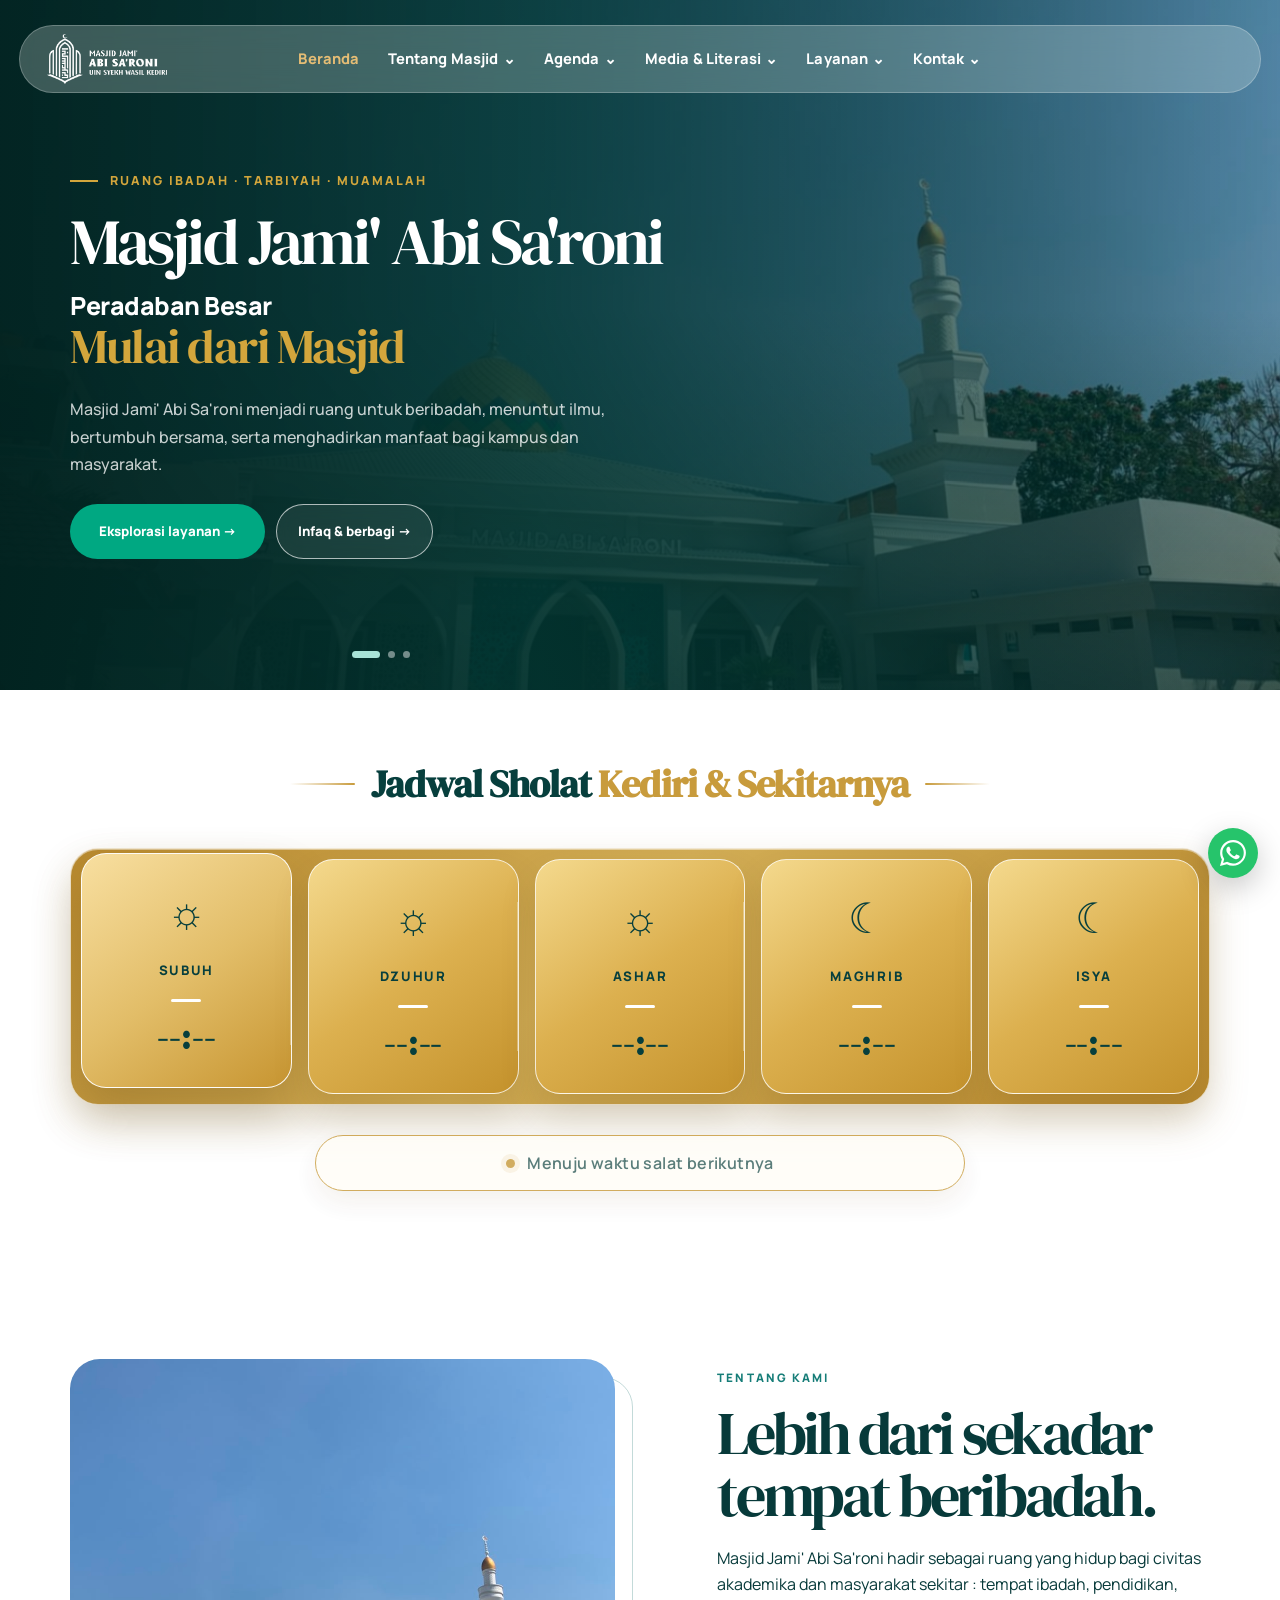
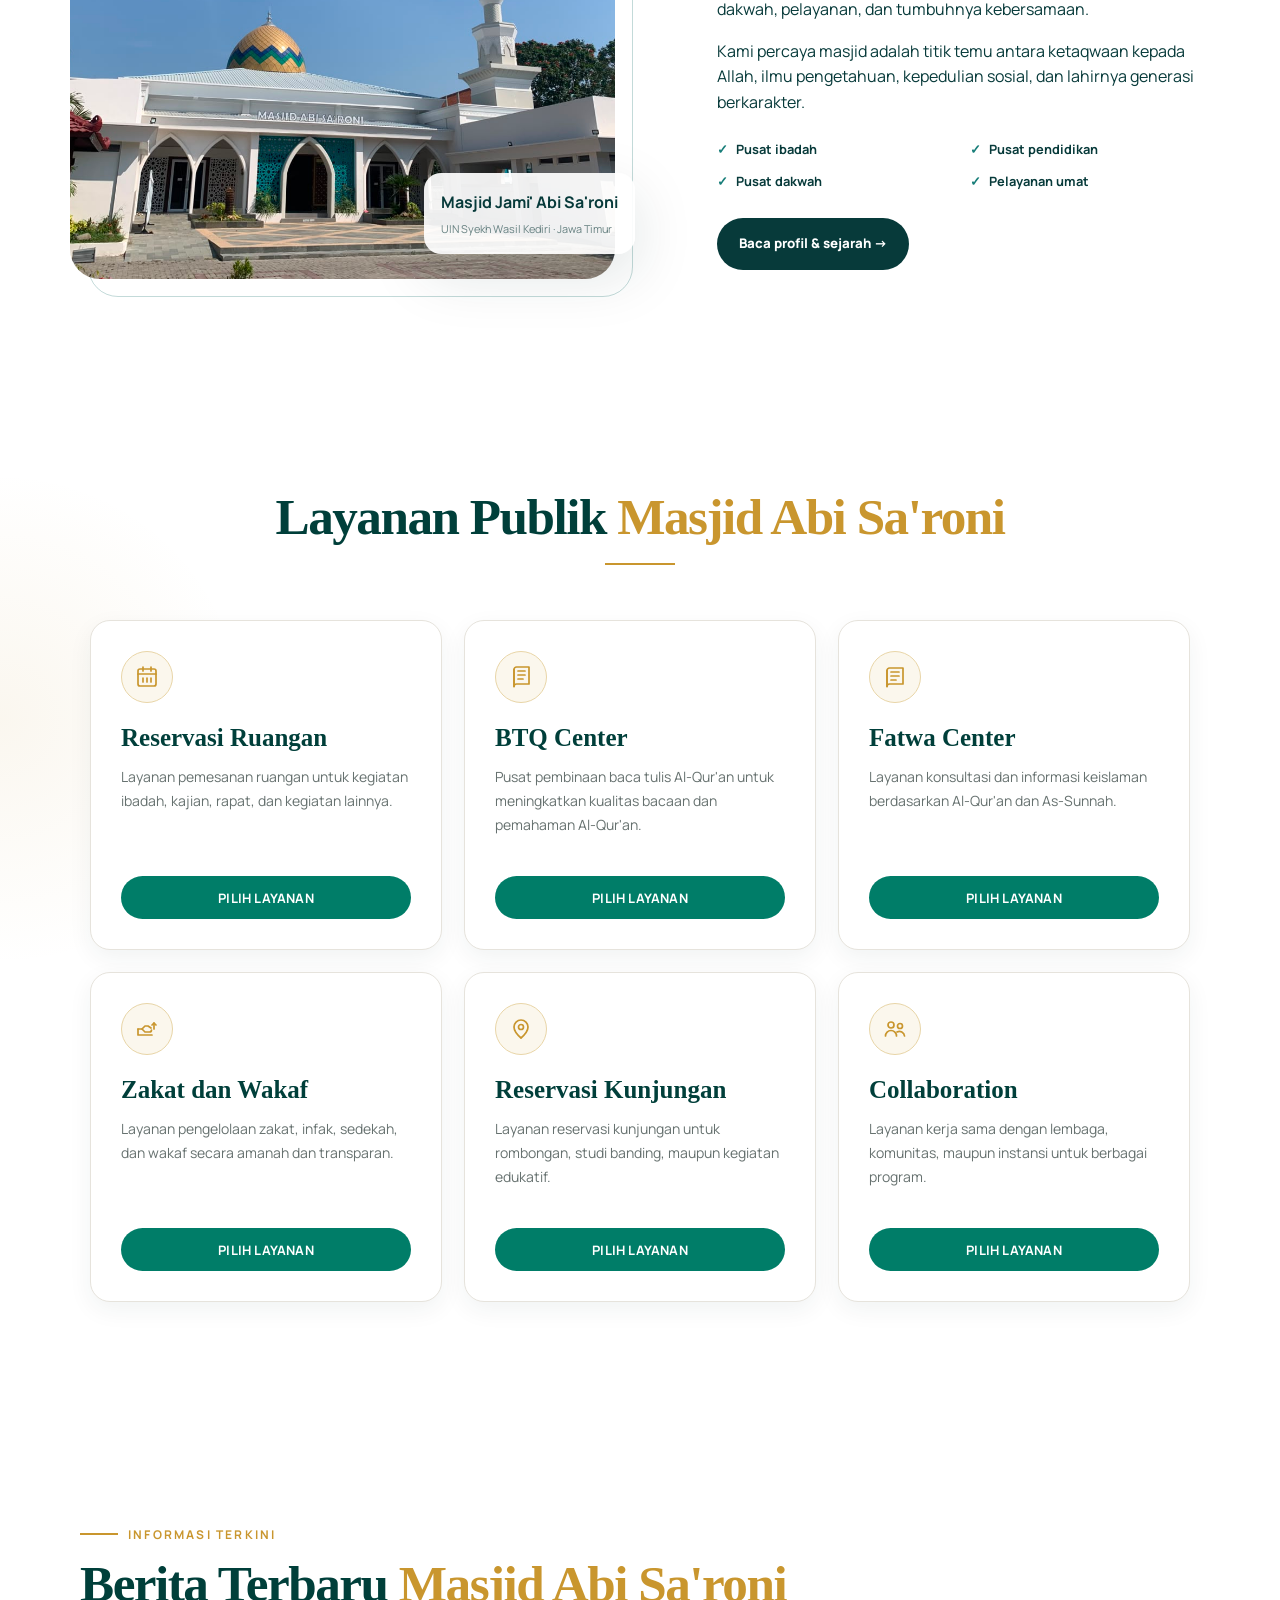
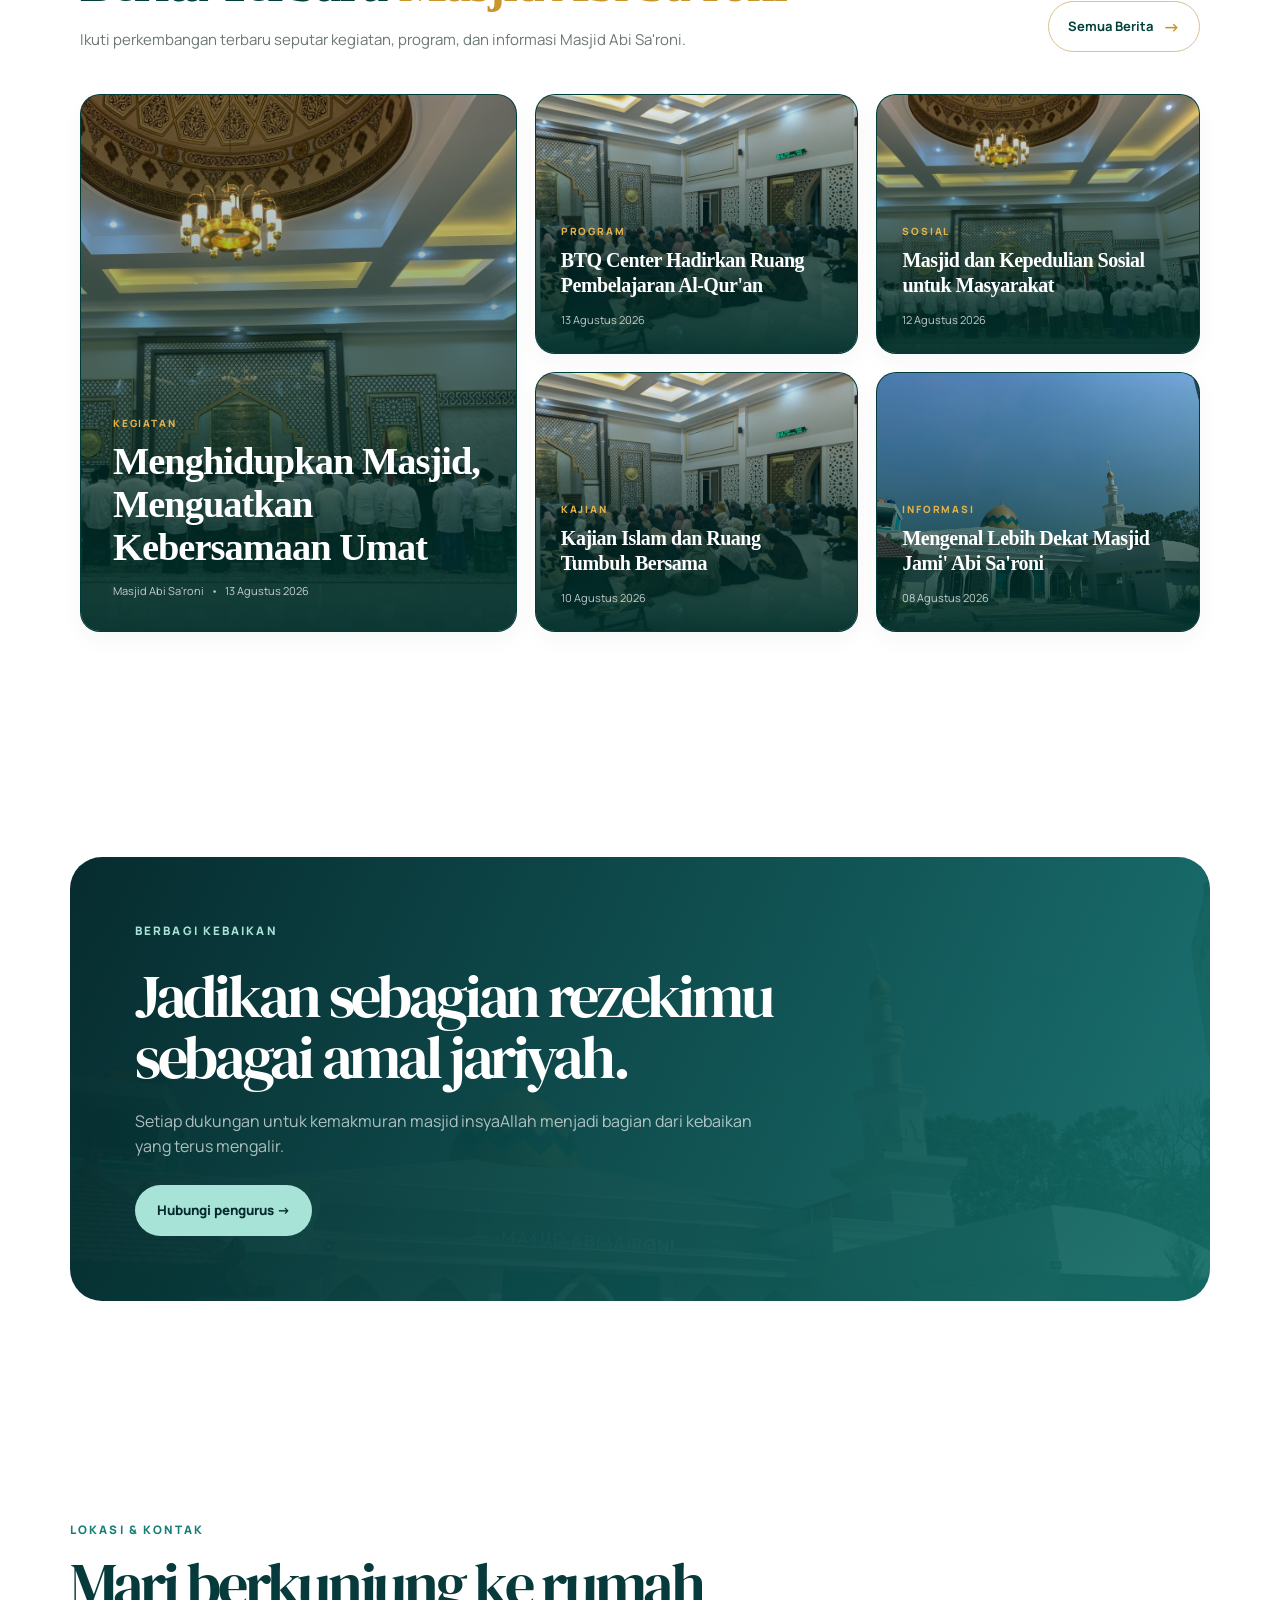
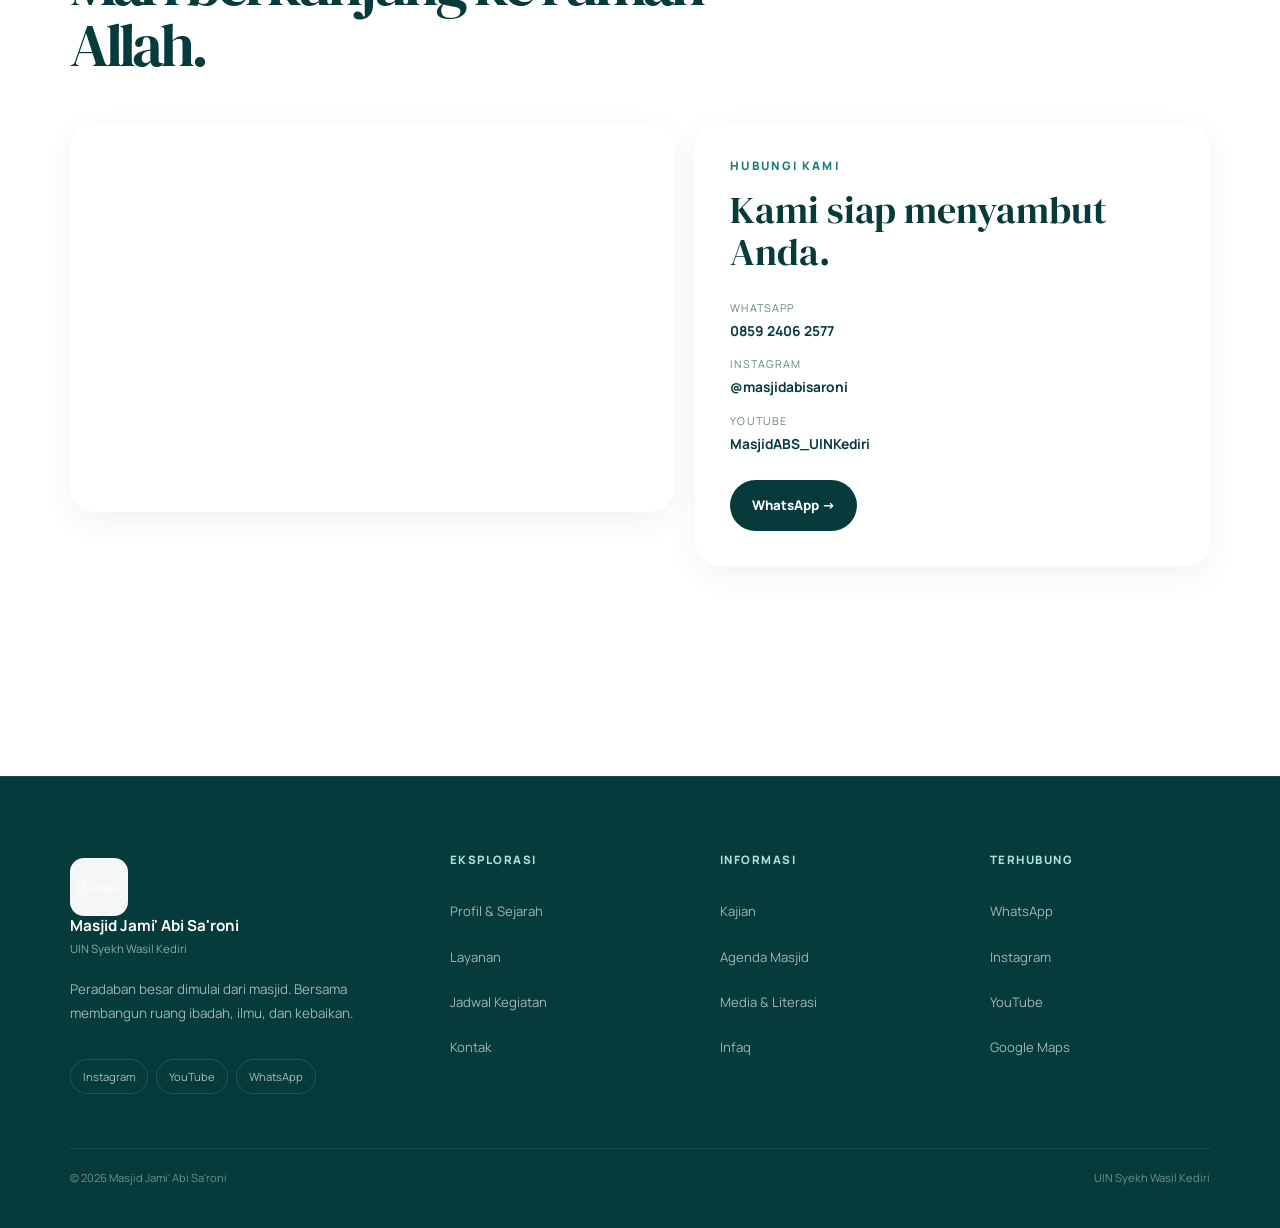
==== commit 70516863: "update section profil" ====
--- a/index.html
+++ b/index.html
@@ -310,43 +310,215 @@
   </div>
 </section>
 
-        <section class="v2-section v2-news-section" id="berita">
-            <div class="container">
-                <div class="v2-heading">
-                    <div>
-                        <p class="eyebrow">Berita &amp; informasi</p>
-                        <h2>Kabar baik dari masjid.</h2>
-                        <p class="v2-heading-copy">Informasi terbaru, cerita kegiatan, dan kabar yang menguatkan jamaah.</p>
-                    </div><span class="news-live" data-news-status aria-live="polite">Memuat berita terbaru...</span>
-                </div>
-                <div class="v2-news-grid" data-news-list aria-live="polite">
-                    <div class="news-loading">Menyiapkan kabar terbaru…</div>
-                </div>
-            </div>
-        </section>
-
-        <section class="v2-section v2-soft">
-            <div class="container">
-                <div class="v2-heading">
-                    <div>
-                        <p class="eyebrow">Galeri</p>
-                        <h2>Merekam setiap cerita kebaikan.</h2>
-                    </div><a class="button dark" href="https://www.instagram.com/masjidabisaroni/"
-                        target="_blank">Instagram &rarr;</a>
-                </div>
-                <div class="v2-gallery">
-                    <figure><img src="assets/images/foto-masjid.jpeg" alt="Masjid Jami' Abi Sa'roni">
-                        <figcaption>Masjid Jami' Abi Sa'roni</figcaption>
-                    </figure>
-                    <figure><img src="assets/images/foto-kegiatan-1.png" alt="Kegiatan masjid">
-                        <figcaption>Kegiatan jamaah</figcaption>
-                    </figure>
-                    <figure><img src="assets/images/foto-kegiatan-2.jpg" alt="Kegiatan masjid">
-                        <figcaption>Ruang kebersamaan</figcaption>
-                    </figure>
-                </div>
-            </div>
-        </section>
+<!-- =====================================================
+     SECTION BERITA
+===================================================== -->
+<section class="news-section">
+  <div class="container">
+
+    <!-- Heading -->
+    <div class="news-heading">
+      <div class="news-heading-left">
+        <span class="section-eyebrow">
+          <span></span>
+          INFORMASI TERKINI
+        </span>
+
+        <h2>
+          Berita Terbaru
+          <em>Masjid Abi Sa'roni</em>
+        </h2>
+
+        <p>
+          Ikuti perkembangan terbaru seputar kegiatan,
+          program, dan informasi Masjid Abi Sa'roni.
+        </p>
+      </div>
+
+      <a href="berita.html" class="all-news">
+        Semua Berita
+        <span>→</span>
+      </a>
+    </div>
+
+
+    <!-- News Grid -->
+    <div class="news-grid">
+
+      <!-- BERITA UTAMA -->
+      <article class="news-card news-featured">
+
+        <a href="berita.html" class="news-image">
+          <img
+            src="assets/images/foto-kegiatan-1.png"
+            alt="Kegiatan Masjid Abi Sa'roni"
+          />
+
+          <div class="news-overlay"></div>
+
+          <div class="news-content">
+
+            <span class="news-category">
+              KEGIATAN
+            </span>
+
+            <h3>
+              Menghidupkan Masjid,
+              Menguatkan Kebersamaan Umat
+            </h3>
+
+            <div class="news-meta">
+              <span>Masjid Abi Sa'roni</span>
+              <span>•</span>
+              <span>13 Agustus 2026</span>
+            </div>
+
+          </div>
+        </a>
+
+      </article>
+
+
+      <!-- BERITA 02 -->
+      <article class="news-card">
+
+        <a href="berita.html" class="news-image">
+
+          <img
+            src="assets/images/foto-kegiatan-2.jpg"
+            alt="Kegiatan Masjid Abi Sa'roni"
+          />
+
+          <div class="news-overlay"></div>
+
+          <div class="news-content">
+
+            <span class="news-category">
+              PROGRAM
+            </span>
+
+            <h3>
+              BTQ Center Hadirkan Ruang
+              Pembelajaran Al-Qur'an
+            </h3>
+
+            <div class="news-meta">
+              <span>13 Agustus 2026</span>
+            </div>
+
+          </div>
+
+        </a>
+
+      </article>
+
+
+      <!-- BERITA 03 -->
+      <article class="news-card">
+
+        <a href="berita.html" class="news-image">
+
+          <img
+            src="assets/images/foto-kegiatan-1.png"
+            alt="Kegiatan sosial masjid"
+          />
+
+          <div class="news-overlay"></div>
+
+          <div class="news-content">
+
+            <span class="news-category">
+              SOSIAL
+            </span>
+
+            <h3>
+              Masjid dan Kepedulian Sosial
+              untuk Masyarakat
+            </h3>
+
+            <div class="news-meta">
+              <span>12 Agustus 2026</span>
+            </div>
+
+          </div>
+
+        </a>
+
+      </article>
+
+
+      <!-- BERITA 04 -->
+      <article class="news-card">
+
+        <a href="berita.html" class="news-image">
+
+          <img
+            src="assets/images/foto-kegiatan-2.jpg"
+            alt="Kajian Islam Masjid Abi Sa'roni"
+          />
+
+          <div class="news-overlay"></div>
+
+          <div class="news-content">
+
+            <span class="news-category">
+              KAJIAN
+            </span>
+
+            <h3>
+              Kajian Islam dan Ruang
+              Tumbuh Bersama
+            </h3>
+
+            <div class="news-meta">
+              <span>10 Agustus 2026</span>
+            </div>
+
+          </div>
+
+        </a>
+
+      </article>
+
+
+      <!-- BERITA 05 -->
+      <article class="news-card">
+
+        <a href="berita.html" class="news-image">
+
+          <img
+            src="assets/images/foto-masjid.jpeg"
+            alt="Masjid Jami' Abi Sa'roni"
+          />
+
+          <div class="news-overlay"></div>
+
+          <div class="news-content">
+
+            <span class="news-category">
+              INFORMASI
+            </span>
+
+            <h3>
+              Mengenal Lebih Dekat
+              Masjid Jami' Abi Sa'roni
+            </h3>
+
+            <div class="news-meta">
+              <span>08 Agustus 2026</span>
+            </div>
+
+          </div>
+
+        </a>
+
+      </article>
+
+    </div>
+
+  </div>
+</section>
+
 
         <section class="v2-section">
             <div class="container v2-donate">
--- a/style.css
+++ b/style.css
@@ -5052,6 +5052,10 @@
 
 /* ---------- BUTTON ---------- */
 
+/* =========================================================
+   TOMBOL PILIH LAYANAN
+   ========================================================= */
+
 .service-button {
   margin-top: auto;
 
@@ -5064,27 +5068,38 @@
 
   border-radius: 999px;
 
-  background: linear-gradient(
-    90deg,
-    #005b48,
-    #009b78
-  );
-
+  background: #007d68;
   color: #ffffff;
 
   text-decoration: none;
 
   font-size: 13px;
   font-weight: 700;
-
-  letter-spacing: 0.3px;
+  letter-spacing: 0.2px;
+
+  border: 1px solid transparent;
 
   transition:
-    transform 0.25s ease,
-    box-shadow 0.25s ease,
-    background 0.25s ease;
-}
-
+    background-color 0.35s ease,
+    color 0.35s ease,
+    border-color 0.35s ease,
+    box-shadow 0.35s ease,
+    transform 0.25s ease;
+}
+
+
+/* Saat cursor diarahkan ke tombol */
+.service-button:hover {
+  background: #d2a13a;
+  color: #ffffff;
+
+  border-color: #c7962c;
+
+  box-shadow:
+    0 8px 20px rgba(201, 150, 44, 0.25);
+
+  transform: translateY(-2px);
+}
 .service-button:hover {
   background: linear-gradient(
     90deg,
@@ -5180,4 +5195,385 @@
   background: #fff;
   color: #b98522;
   transform: translateY(-2px);
+}
+.service-card:hover .service-button {
+  background: #d2a13a;
+  border-color: #c7962c;
+  box-shadow: 0 8px 20px rgba(201, 150, 44, 0.22);
+}
+/* =========================================================
+   BERITA TERBARU
+========================================================= */
+
+.news-section {
+  background: #ffffff;
+  padding: 105px 0 115px;
+}
+
+.news-section .container {
+  width: min(1120px, calc(100% - 40px));
+  margin: 0 auto;
+}
+
+
+/* =========================================================
+   HEADING
+========================================================= */
+
+.news-heading {
+  display: flex;
+  align-items: flex-end;
+  justify-content: space-between;
+
+  gap: 40px;
+
+  margin-bottom: 42px;
+}
+
+.news-heading-left {
+  max-width: 720px;
+}
+
+.section-eyebrow {
+  display: inline-flex;
+  align-items: center;
+  gap: 10px;
+
+  margin-bottom: 13px;
+
+  color: #c9962e;
+
+  font-size: 12px;
+  font-weight: 700;
+  letter-spacing: 2.2px;
+}
+
+.section-eyebrow span {
+  width: 38px;
+  height: 2px;
+
+  background: #c9962e;
+}
+
+
+.news-heading h2 {
+  margin: 0;
+
+  color: #003f3a;
+
+  font-family: Georgia, "Times New Roman", serif;
+
+  font-size: clamp(38px, 4vw, 56px);
+  line-height: 1.05;
+  letter-spacing: -1.5px;
+}
+
+.news-heading h2 em {
+  display: inline;
+
+  color: #c9962e;
+
+  font-style: normal;
+}
+
+
+.news-heading p {
+  max-width: 650px;
+
+  margin: 16px 0 0;
+
+  color: #6b7774;
+
+  font-size: 15px;
+  line-height: 1.7;
+}
+
+
+/* =========================================================
+   SEMUA BERITA
+========================================================= */
+
+.all-news {
+  flex-shrink: 0;
+
+  display: inline-flex;
+  align-items: center;
+  gap: 10px;
+
+  padding: 11px 19px;
+
+  color: #003f3a;
+
+  border: 1px solid #d8c38f;
+  border-radius: 999px;
+
+  text-decoration: none;
+
+  font-size: 13px;
+  font-weight: 700;
+
+  transition:
+    background 0.3s ease,
+    color 0.3s ease,
+    border-color 0.3s ease,
+    transform 0.3s ease;
+}
+
+.all-news span {
+  color: #c9962e;
+  font-size: 17px;
+}
+
+.all-news:hover {
+  background: #c9962e;
+  border-color: #c9962e;
+  color: #ffffff;
+
+  transform: translateY(-2px);
+}
+
+.all-news:hover span {
+  color: #ffffff;
+}
+
+
+/* =========================================================
+   NEWS GRID
+========================================================= */
+
+.news-grid {
+  display: grid;
+
+  grid-template-columns: 1.35fr 1fr 1fr;
+
+  grid-template-rows: 260px 260px;
+
+  gap: 18px;
+}
+
+
+/* =========================================================
+   CARD
+========================================================= */
+
+.news-card {
+  position: relative;
+
+  overflow: hidden;
+
+  border-radius: 20px;
+
+  background: #003f3a;
+}
+
+
+.news-card.news-featured {
+  grid-row: 1 / 3;
+}
+
+
+.news-image {
+  position: relative;
+
+  display: block;
+
+  width: 100%;
+  height: 100%;
+
+  overflow: hidden;
+
+  text-decoration: none;
+}
+
+
+.news-image img {
+  width: 100%;
+  height: 100%;
+
+  object-fit: cover;
+
+  display: block;
+
+  transition:
+    transform 0.7s cubic-bezier(.2,.7,.2,1);
+}
+
+
+/* =========================================================
+   OVERLAY
+========================================================= */
+
+.news-overlay {
+  position: absolute;
+
+  inset: 0;
+
+  background:
+    linear-gradient(
+      to top,
+      rgba(0, 48, 43, 0.94) 0%,
+      rgba(0, 48, 43, 0.58) 42%,
+      rgba(0, 48, 43, 0.08) 100%
+    );
+
+  transition:
+    background 0.4s ease;
+}
+
+
+.news-card:hover .news-image img {
+  transform: scale(1.06);
+}
+
+
+.news-card:hover .news-overlay {
+  background:
+    linear-gradient(
+      to top,
+      rgba(0, 48, 43, 0.96) 0%,
+      rgba(0, 48, 43, 0.62) 45%,
+      rgba(0, 48, 43, 0.12) 100%
+    );
+}
+
+
+/* =========================================================
+   CONTENT
+========================================================= */
+
+.news-content {
+  position: absolute;
+
+  left: 0;
+  right: 0;
+  bottom: 0;
+
+  padding: 25px;
+}
+
+
+.news-category {
+  display: inline-block;
+
+  margin-bottom: 9px;
+
+  color: #e2b34c;
+
+  font-size: 10px;
+  font-weight: 800;
+  letter-spacing: 1.8px;
+}
+
+
+.news-content h3 {
+  margin: 0;
+
+  color: #ffffff;
+
+  font-family: Georgia, "Times New Roman", serif;
+
+  font-size: 20px;
+  line-height: 1.25;
+  font-weight: 600;
+}
+
+
+.news-featured .news-content {
+  padding: 32px;
+}
+
+
+.news-featured .news-content h3 {
+  max-width: 600px;
+
+  font-size: clamp(28px, 3vw, 39px);
+  line-height: 1.12;
+}
+
+
+.news-meta {
+  display: flex;
+  align-items: center;
+  gap: 7px;
+
+  margin-top: 13px;
+
+  color: rgba(255,255,255,0.75);
+
+  font-size: 11px;
+}
+
+
+/* =========================================================
+   RESPONSIVE
+========================================================= */
+
+@media (max-width: 900px) {
+
+  .news-heading {
+    align-items: flex-start;
+    flex-direction: column;
+  }
+
+  .news-grid {
+    grid-template-columns: 1fr 1fr;
+    grid-template-rows: 320px 240px 240px;
+  }
+
+  .news-card.news-featured {
+    grid-column: 1 / 3;
+    grid-row: auto;
+  }
+
+}
+
+
+@media (max-width: 600px) {
+
+  .news-section {
+    padding: 75px 0 85px;
+  }
+
+  .news-section .container {
+    width: min(100% - 28px, 500px);
+  }
+
+  .news-heading {
+    margin-bottom: 30px;
+  }
+
+  .news-heading h2 {
+    font-size: 36px;
+  }
+
+  .news-heading h2 em {
+    display: block;
+  }
+
+  .news-grid {
+    display: grid;
+
+    grid-template-columns: 1fr;
+    grid-template-rows: repeat(5, 250px);
+
+    gap: 15px;
+  }
+
+  .news-card.news-featured {
+    grid-column: auto;
+    grid-row: auto;
+  }
+
+  .news-featured .news-content {
+    padding: 24px;
+  }
+
+  .news-featured .news-content h3 {
+    font-size: 28px;
+  }
+
+  .news-content {
+    padding: 22px;
+  }
+
 }
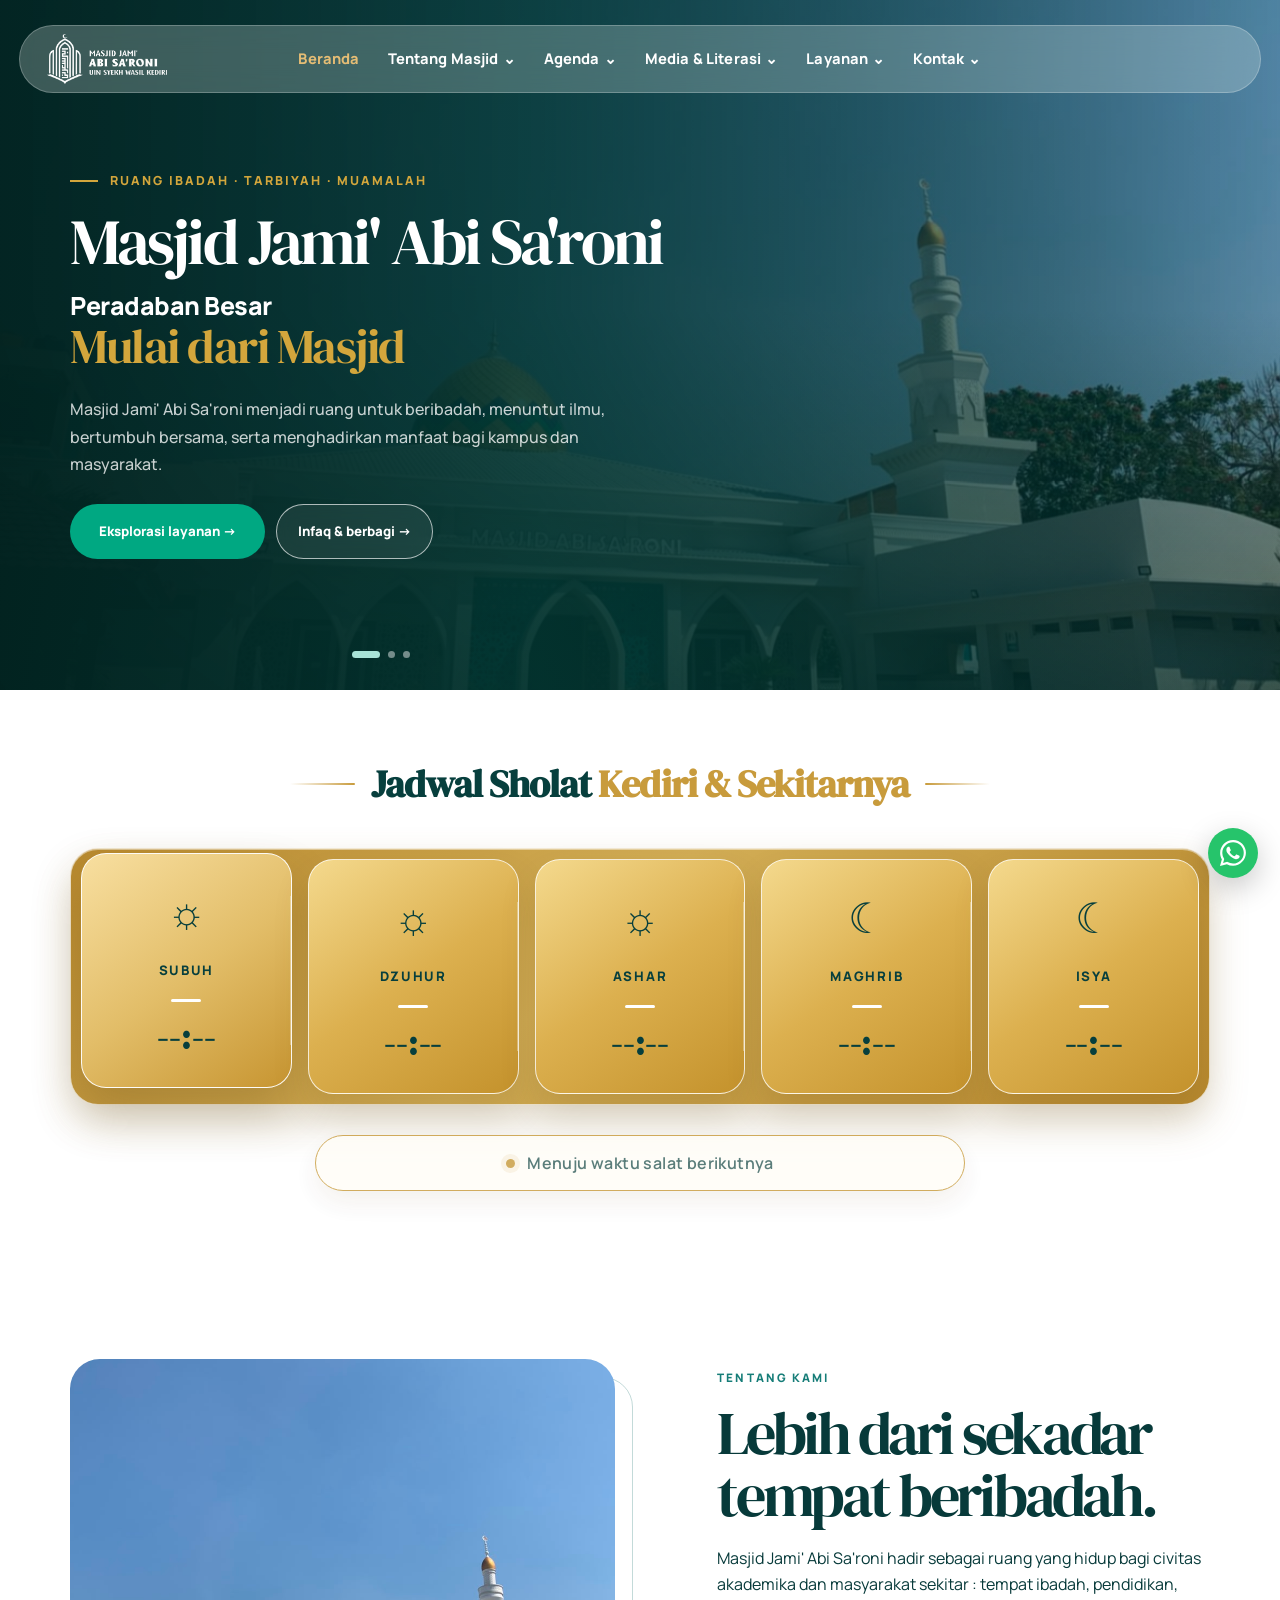
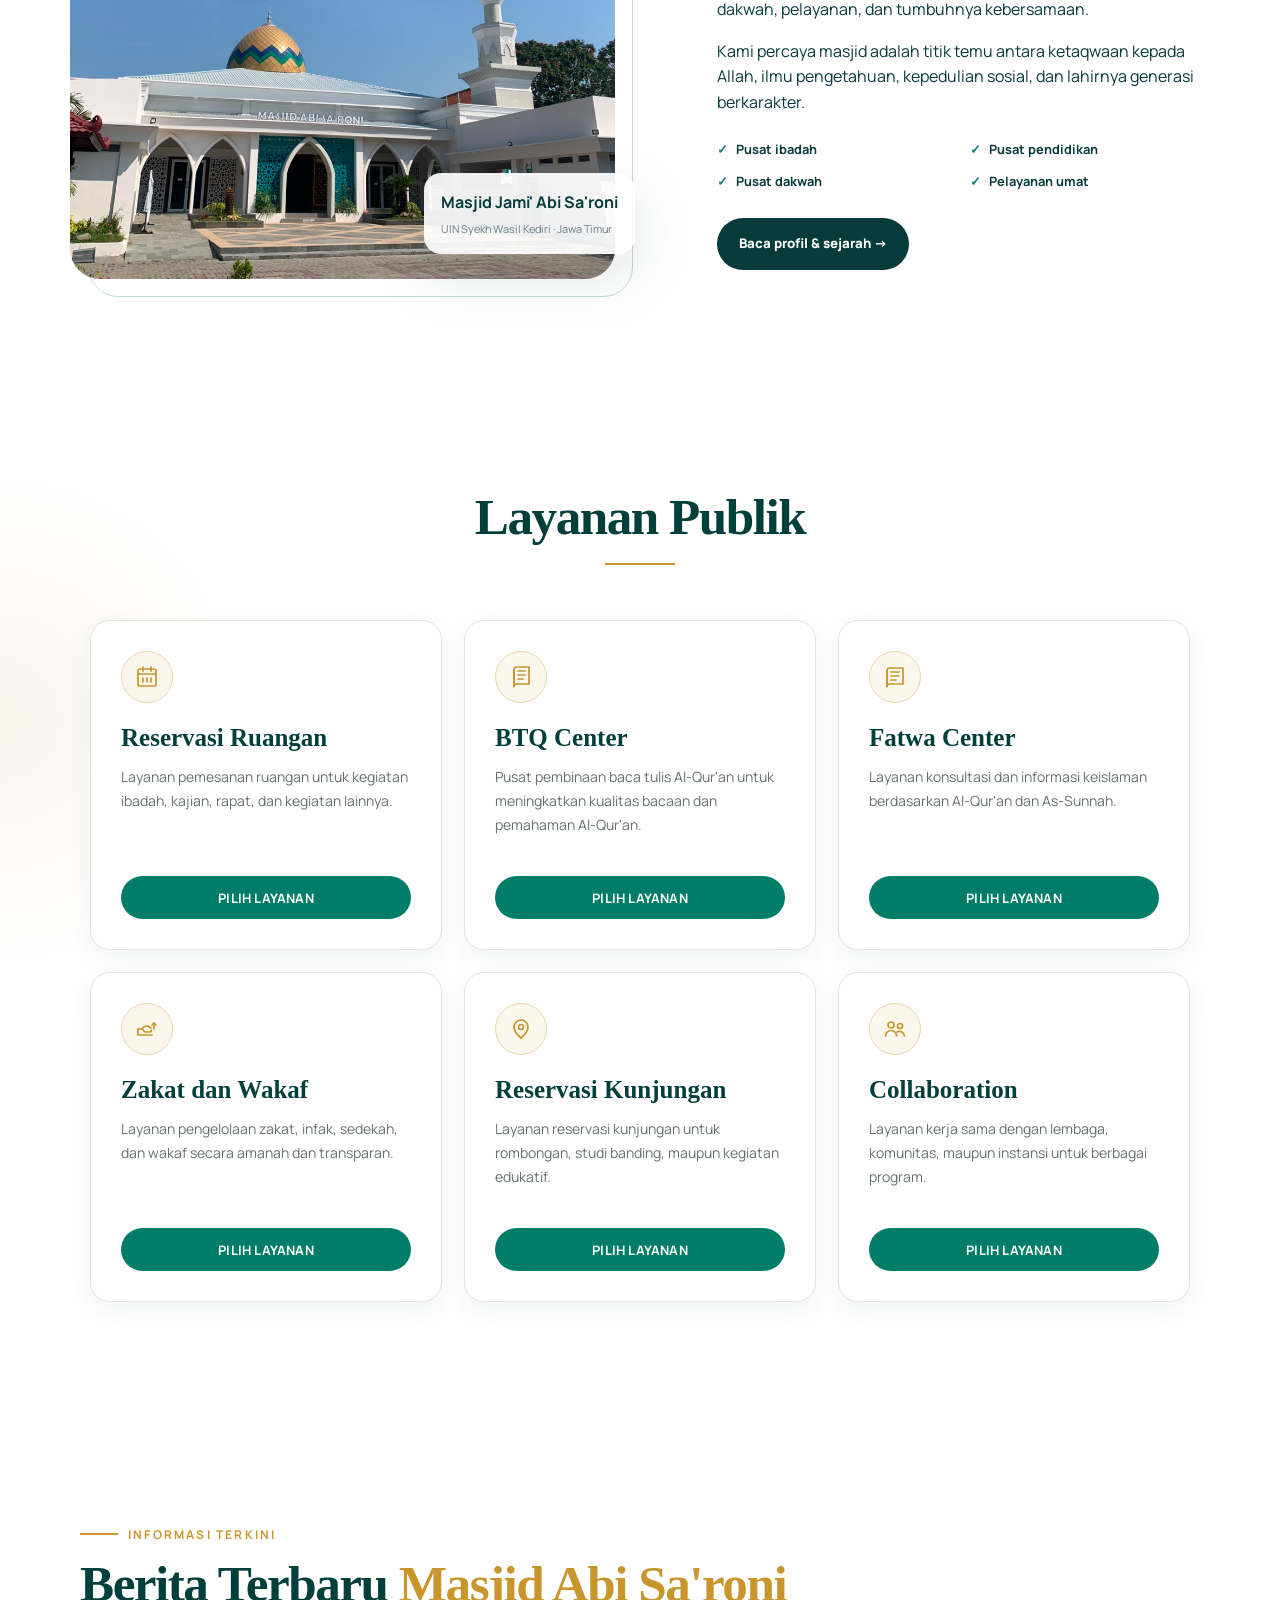
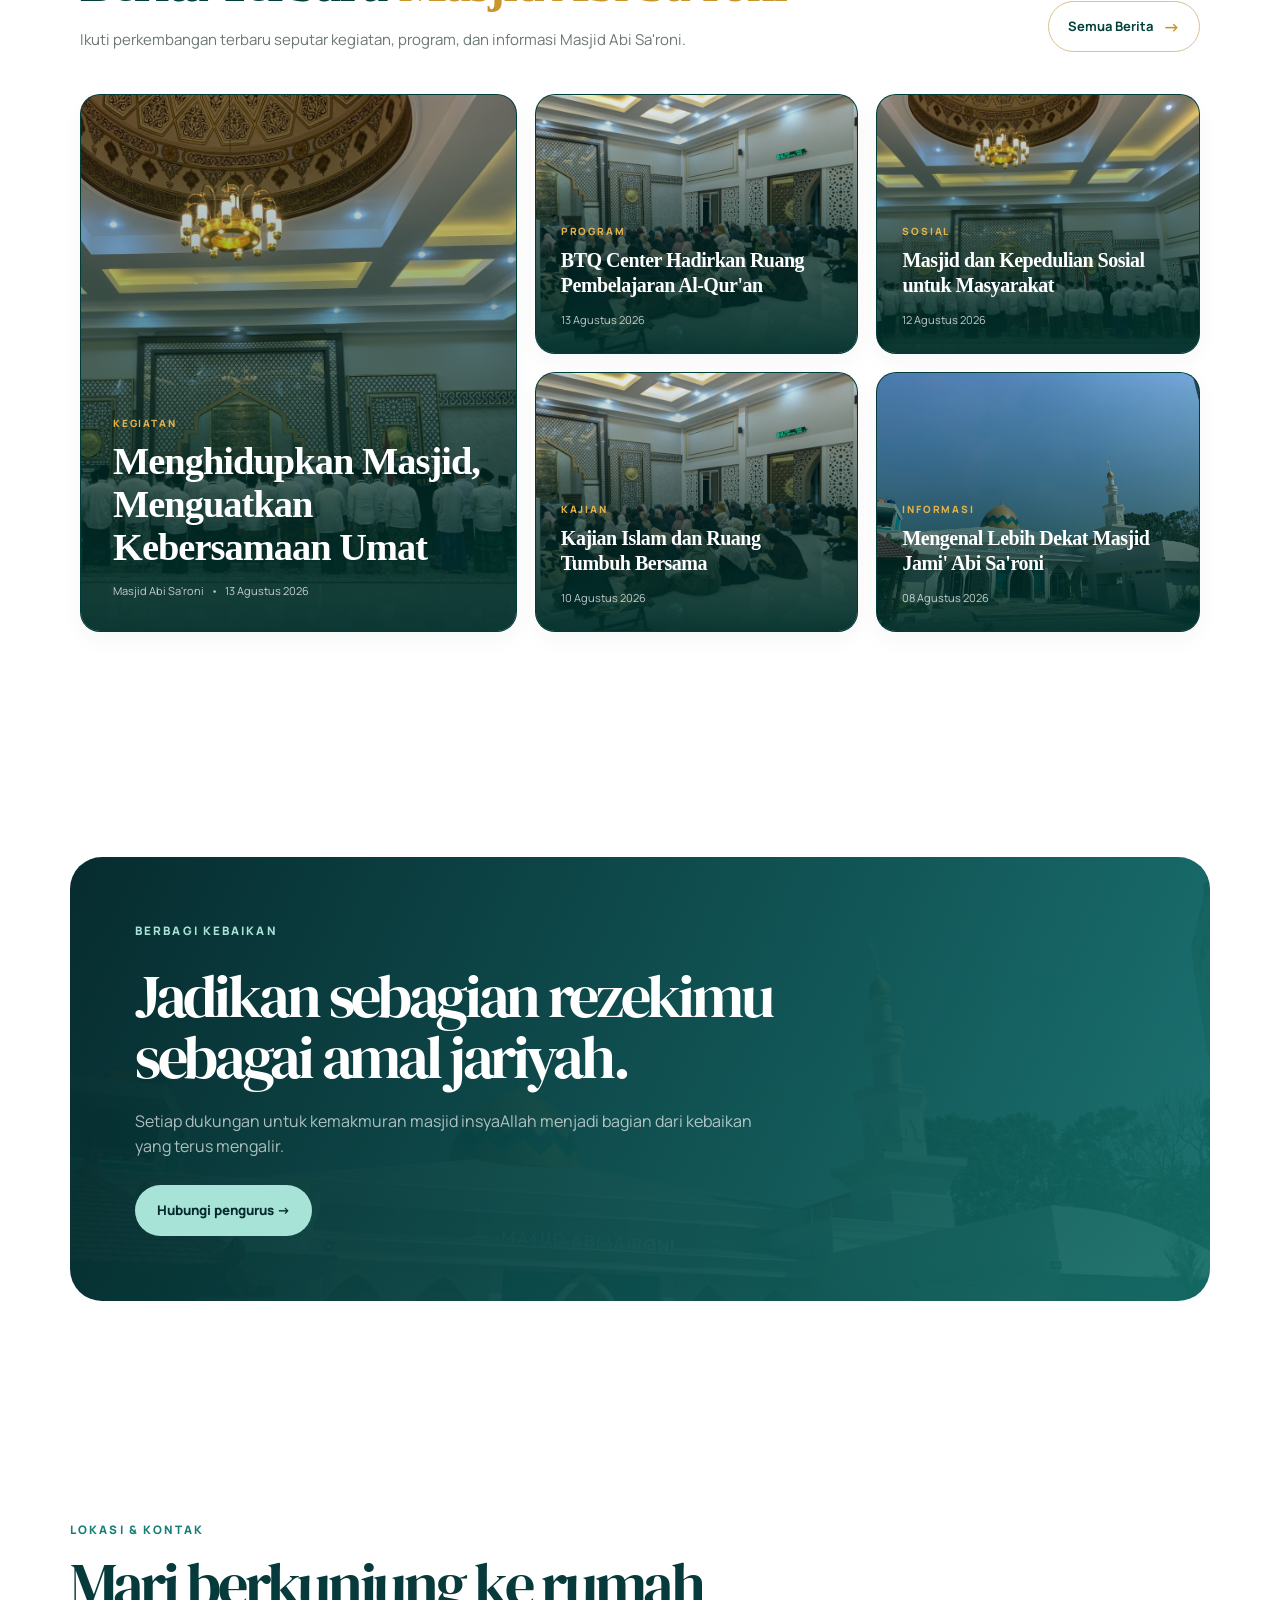
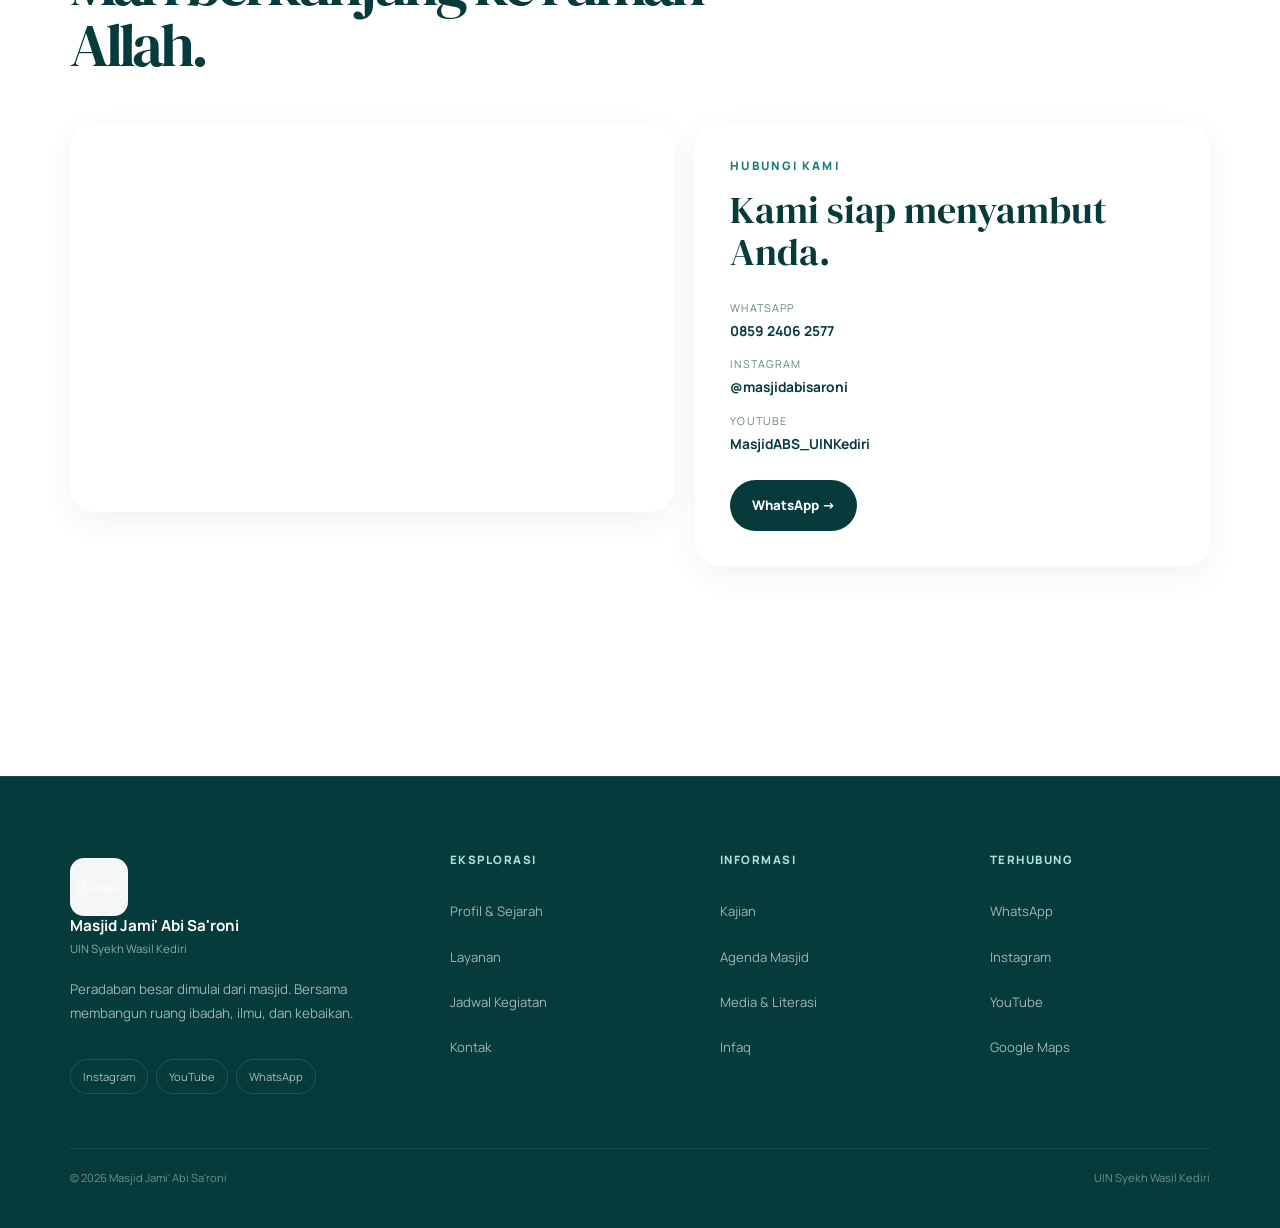
==== commit 0c3f7191: "update section profil" ====
--- a/index.html
+++ b/index.html
@@ -153,7 +153,7 @@
   <div class="container">
 
     <div class="services-heading">
-      <h2>Layanan Publik <span>Masjid Abi Sa'roni</span></h2>
+      <h2>Layanan Publik</h2>
       <div class="heading-line"></div>
     </div>
 
--- a/style.css
+++ b/style.css
@@ -4448,18 +4448,20 @@
 ========================= */
 
 .services-heading {
-  text-align: center;
-  margin-bottom: 58px;
+    text-align: center;
+    margin-bottom: 34px;
 }
 
 .services-heading h2 {
-  margin: 0;
-  font-family: "DM Serif Display", Georgia, serif;
-  font-size: clamp(38px, 4.2vw, 62px);
-  line-height: 1.05;
-  font-weight: 400;
-  letter-spacing: -1.5px;
-  color: #063f3d;
+    margin: 0;
+
+    font-family: "DM Serif Display", Georgia, serif;
+    font-size: clamp(28px, 2.5vw, 34px);
+    line-height: 1.15;
+    font-weight: 400;
+    letter-spacing: -0.3px;
+
+    color: #055F41;
 }
 
 .services-heading h2 span {
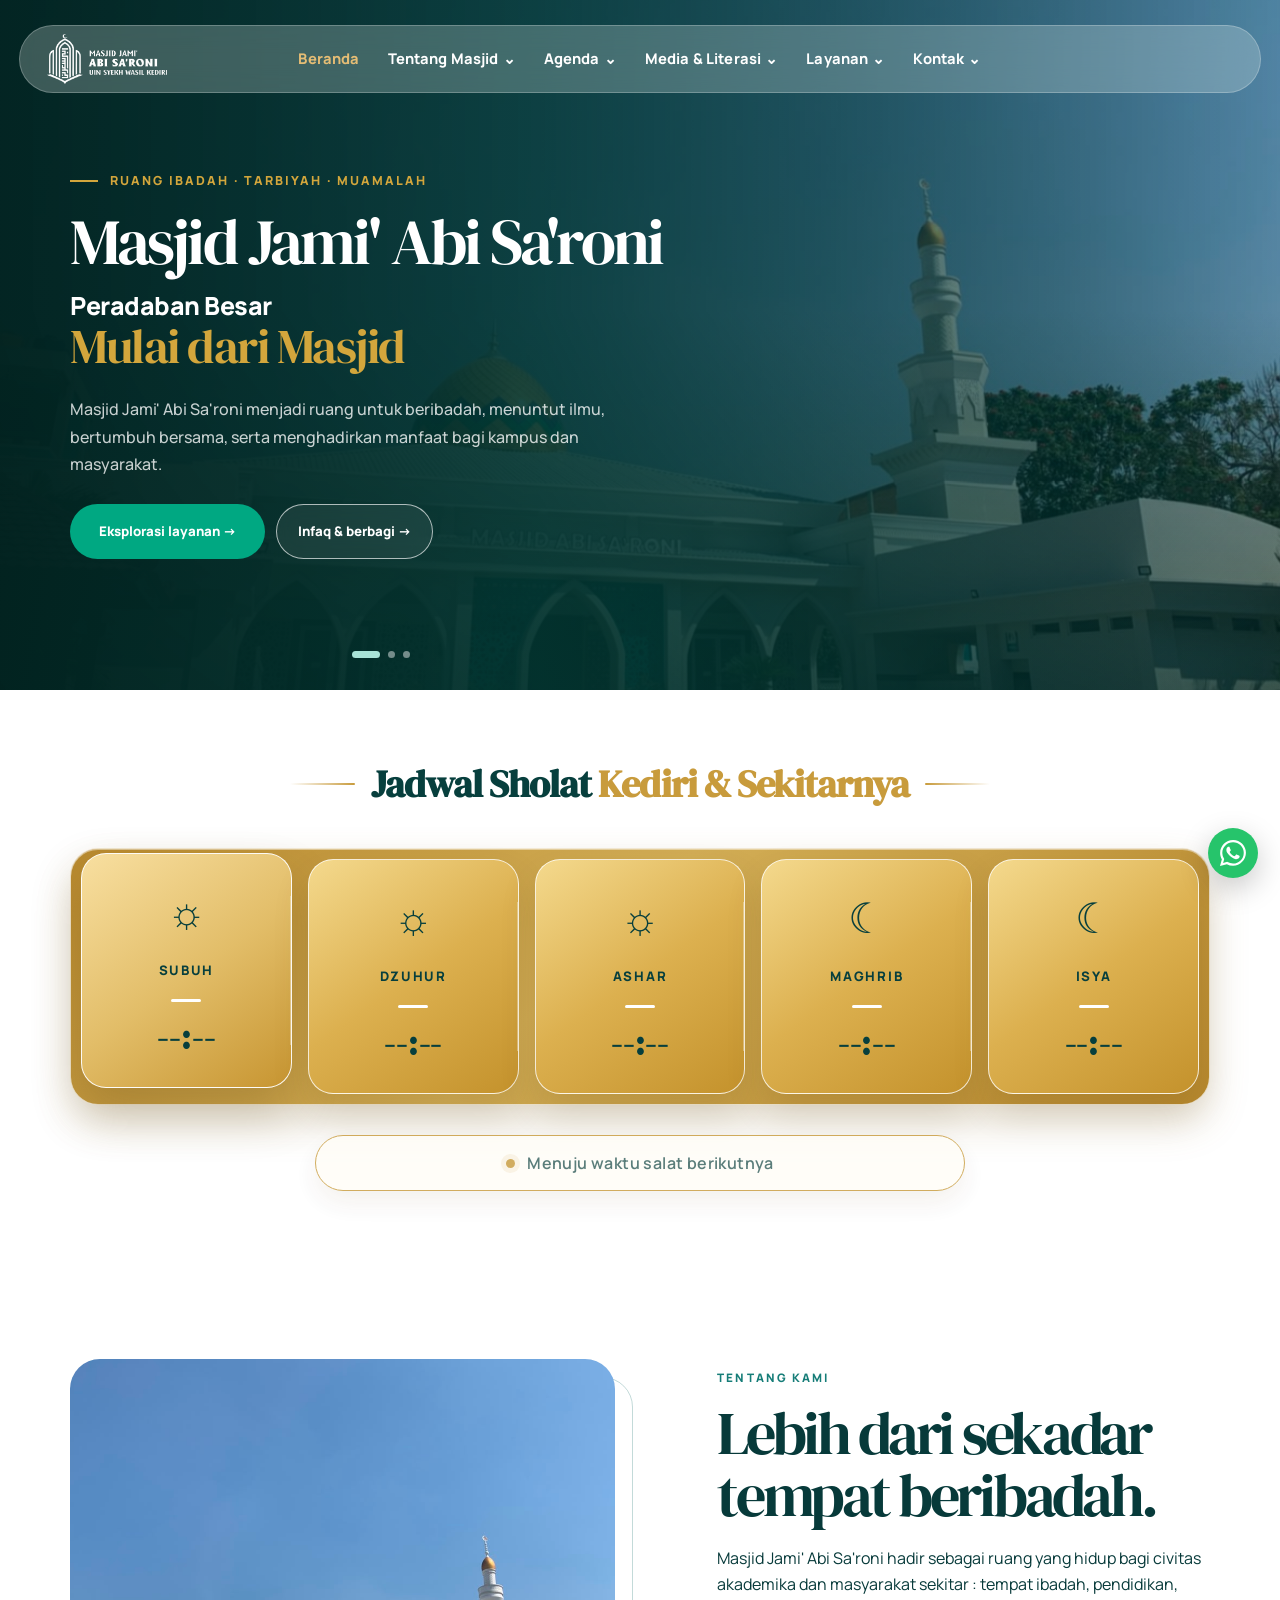
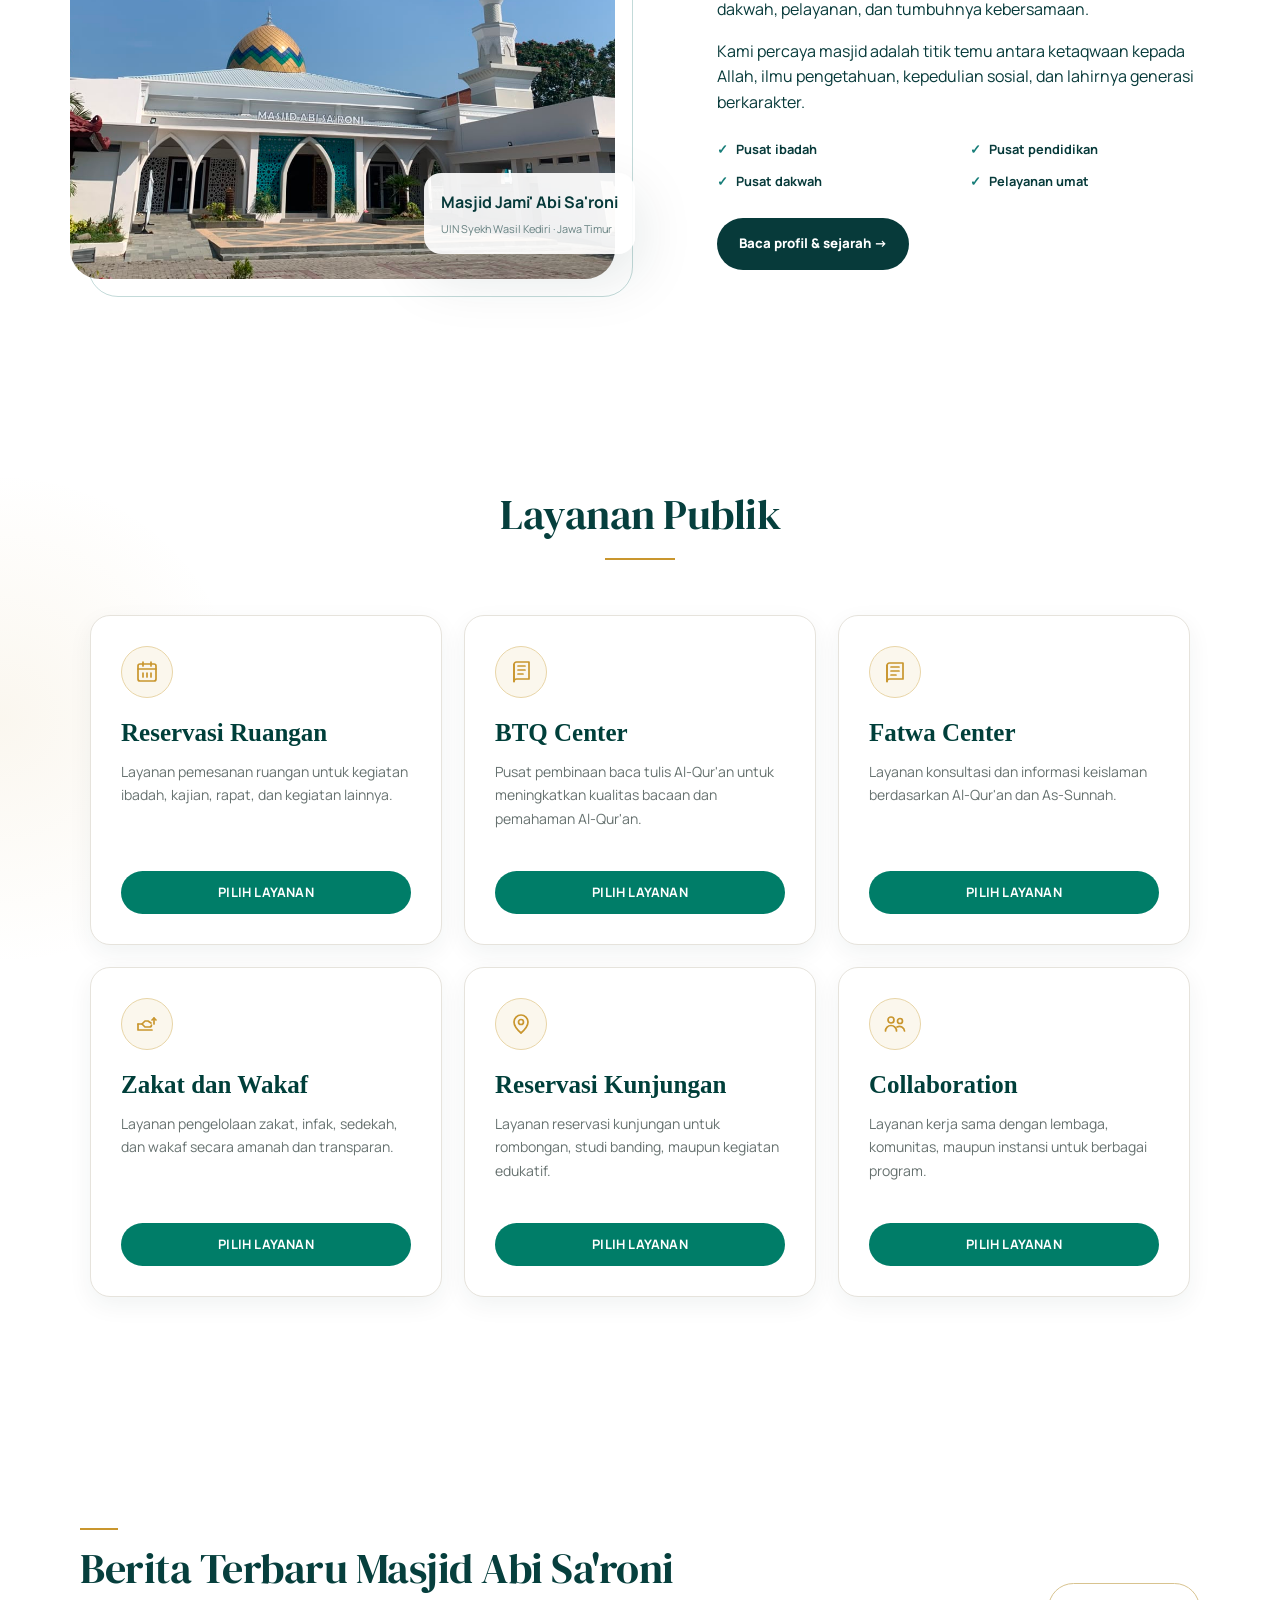
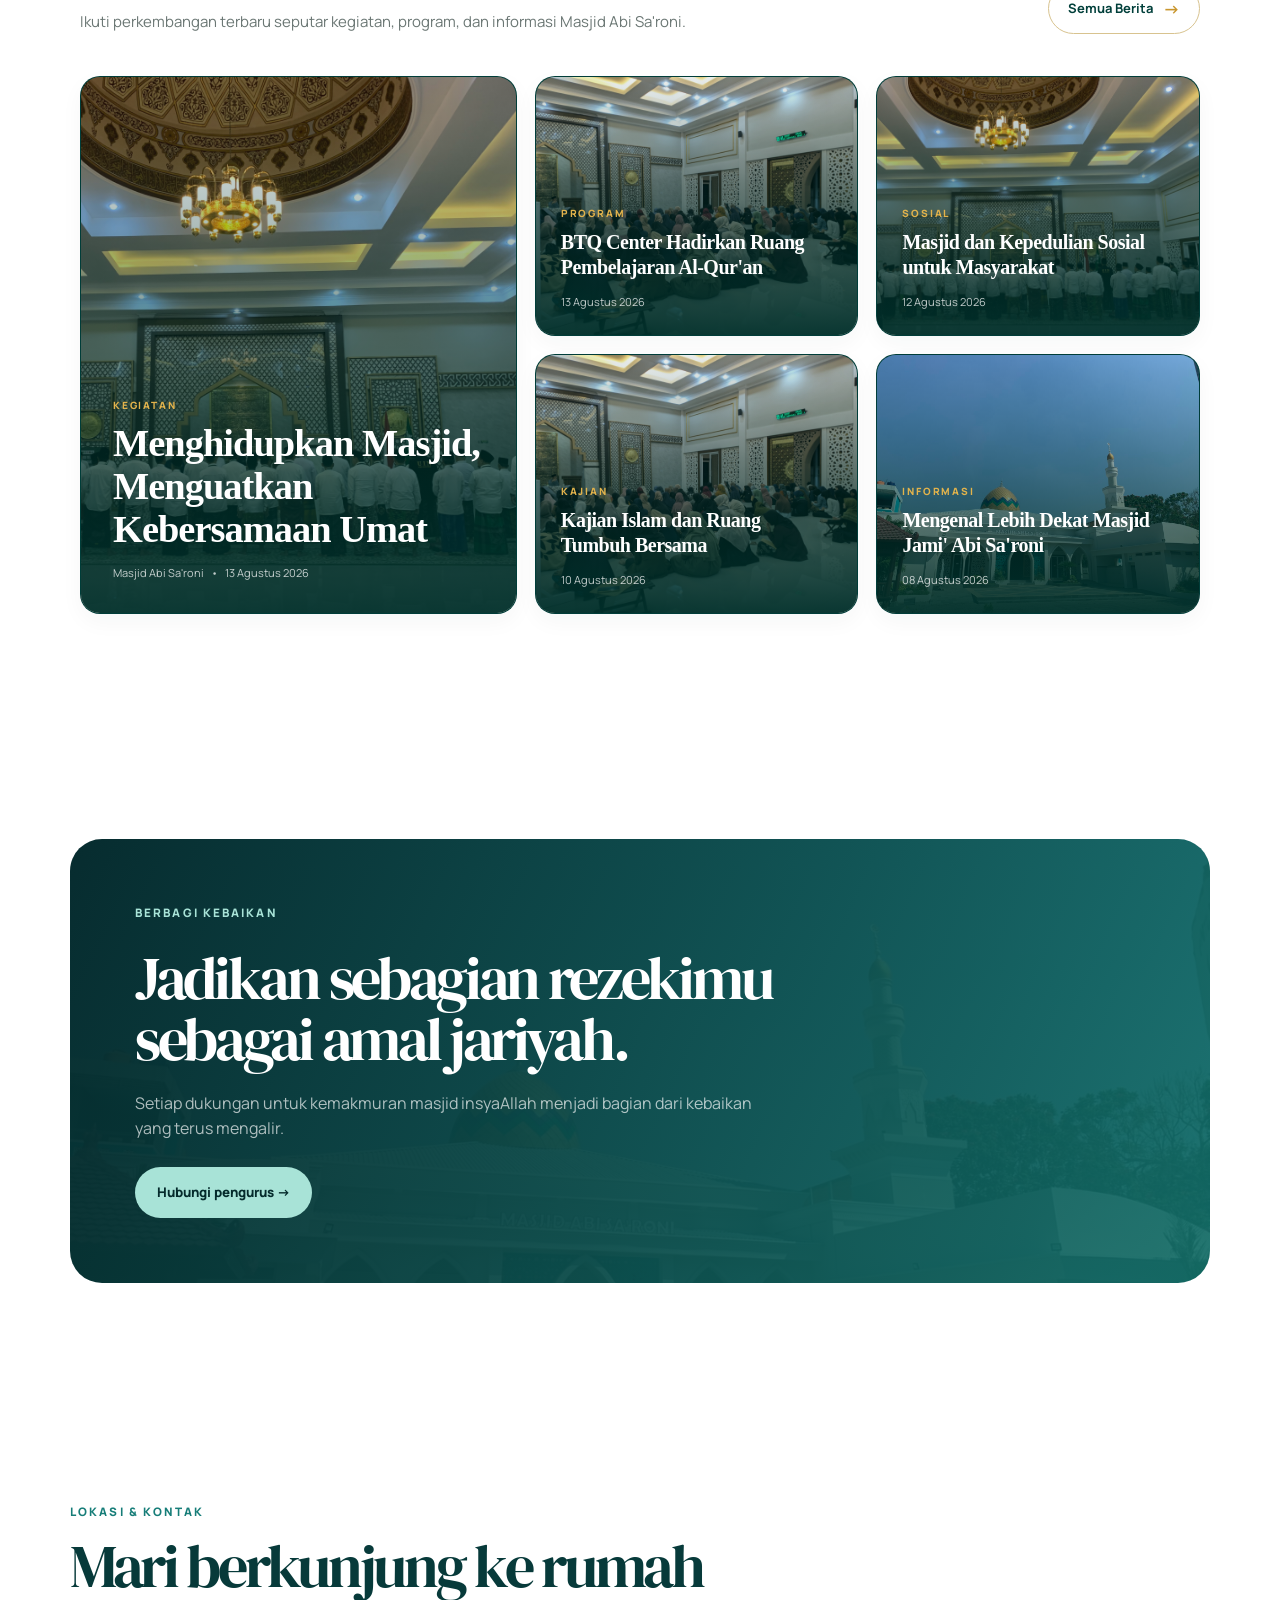
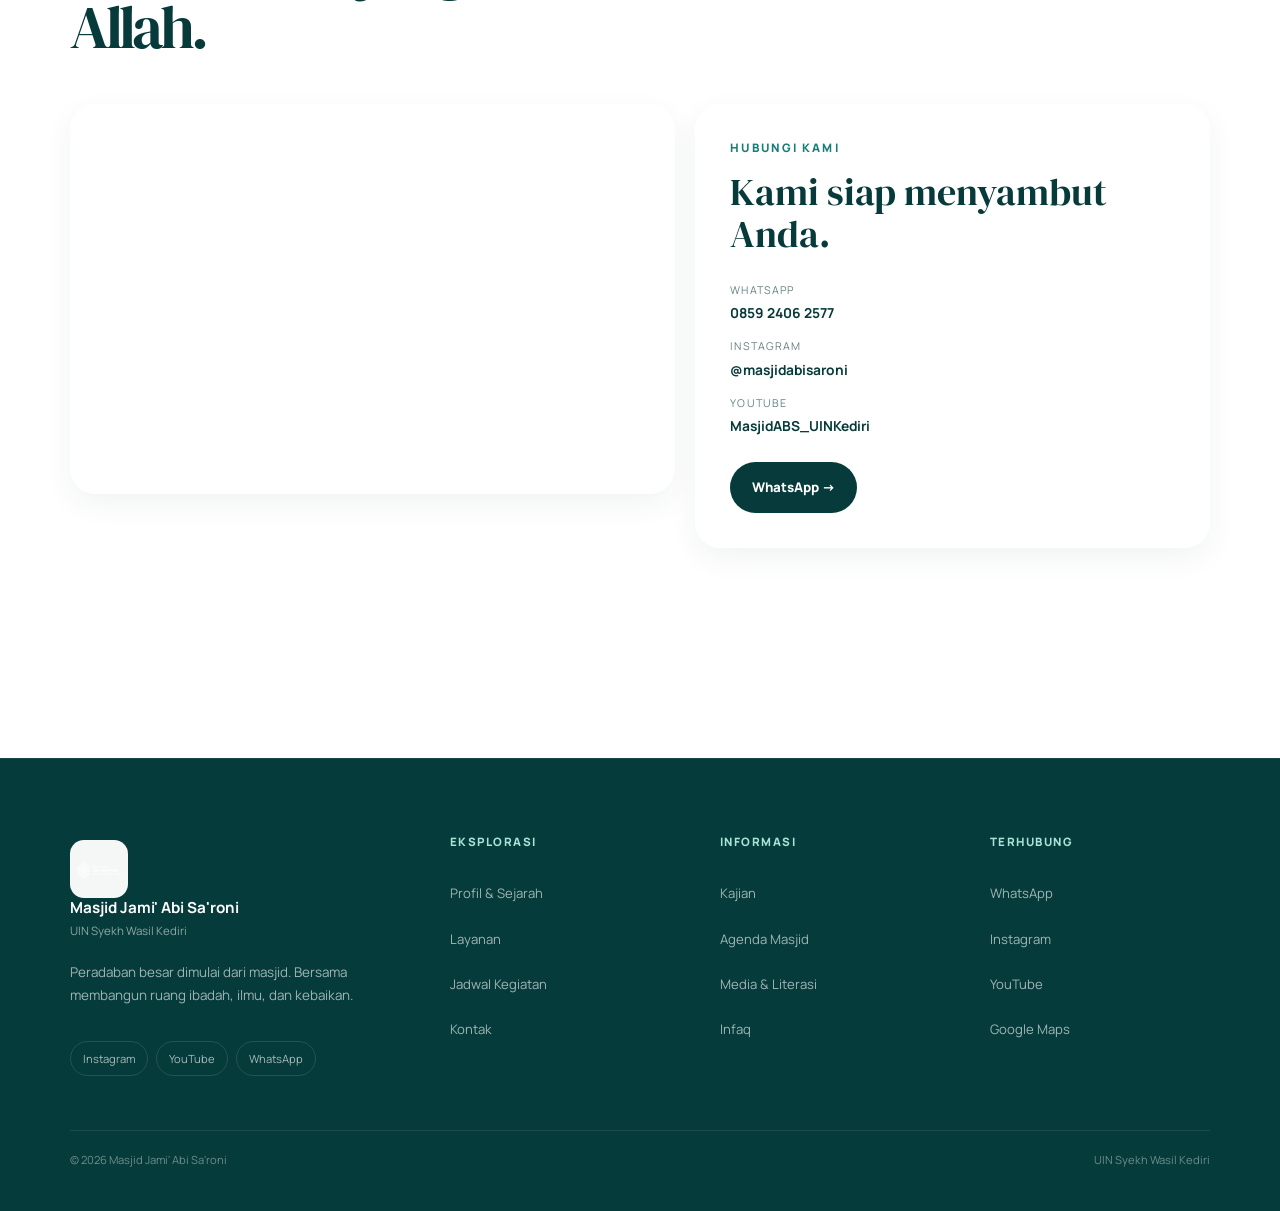
==== commit c83e0f00: "fix ukuran heading layanan publik" ====
--- a/index.html
+++ b/index.html
@@ -321,13 +321,10 @@
       <div class="news-heading-left">
         <span class="section-eyebrow">
           <span></span>
-          INFORMASI TERKINI
+    
         </span>
 
-        <h2>
-          Berita Terbaru
-          <em>Masjid Abi Sa'roni</em>
-        </h2>
+        <h2>Berita Terbaru Masjid Abi Sa'roni</h2>
 
         <p>
           Ikuti perkembangan terbaru seputar kegiatan,
--- a/style.css
+++ b/style.css
@@ -4456,12 +4456,13 @@
     margin: 0;
 
     font-family: "DM Serif Display", Georgia, serif;
-    font-size: clamp(28px, 2.5vw, 34px);
-    line-height: 1.15;
+
+    font-size: 28px;
+    line-height: 1.2;
     font-weight: 400;
-    letter-spacing: -0.3px;
-
-    color: #055F41;
+    letter-spacing: -0.5px;
+
+    color: #063f3d;
 }
 
 .services-heading h2 span {
@@ -5578,4 +5579,100 @@
     padding: 22px;
   }
 
+}
+/* =========================================
+   BADGE WAKTU SHOLAT BERIKUTNYA
+   ========================================= */
+
+.prayer-item {
+    position: relative;
+}
+
+.prayer-next-badge {
+    position: absolute;
+    top: 14px;
+    right: 14px;
+
+    display: inline-flex;
+    align-items: center;
+    justify-content: center;
+
+    padding: 6px 12px;
+
+    background: #006b5f;
+    color: #ffffff!important;
+
+    border-radius: 999px;
+
+    font-family: Arial, sans-serif;
+    font-size: 9px;
+    font-weight: 700;
+    letter-spacing: 0.5px;
+
+    line-height: 1;
+    white-space: nowrap;
+
+    box-shadow: 0 4px 10px rgba(0, 0, 0, 0.12);
+    z-index: 5;
+}
+
+/* Card yang sedang menjadi waktu berikutnya */
+.prayer-item.is-next {
+    position: relative;
+}
+
+/* Countdown */
+.prayer-countdown strong {
+    font-weight: 700;
+}
+
+.countdown-dot {
+    width: 8px;
+    height: 8px;
+
+    display: inline-block;
+
+    margin-right: 8px;
+
+    background: #d39b2c;
+
+    border-radius: 50%;
+
+    box-shadow: 0 0 0 5px rgba(211, 155, 44, 0.12);
+}
+
+.countdown-separator {
+    margin: 0 8px;
+    color: #c9982d;
+}
+/* =========================================
+   HEADING LAYANAN PUBLIK
+   ========================================= */
+
+.public-services .services-heading h2 {
+    font-family: "DM Serif Display", Georgia, serif !important;
+    font-size: 42px !important;
+    line-height: 1.2 !important;
+    font-weight: 400 !important;
+    letter-spacing: -0.5px !important;
+    color: #063f3d !important;
+    margin: 0 !important;
+}
+/* =========================================
+   HEADING BERITA
+   ========================================= */
+
+.news-heading h2 {
+    font-family: "DM Serif Display", Georgia, serif !important;
+    font-size: 42px !important;
+    line-height: 1.2 !important;
+    font-weight: 400 !important;
+    letter-spacing: -0.5px !important;
+    color: #063f3d !important;
+    margin: 0 !important;
+    white-space: nowrap;
+}
+
+.news-heading h2 span {
+    color: inherit !important;
 }
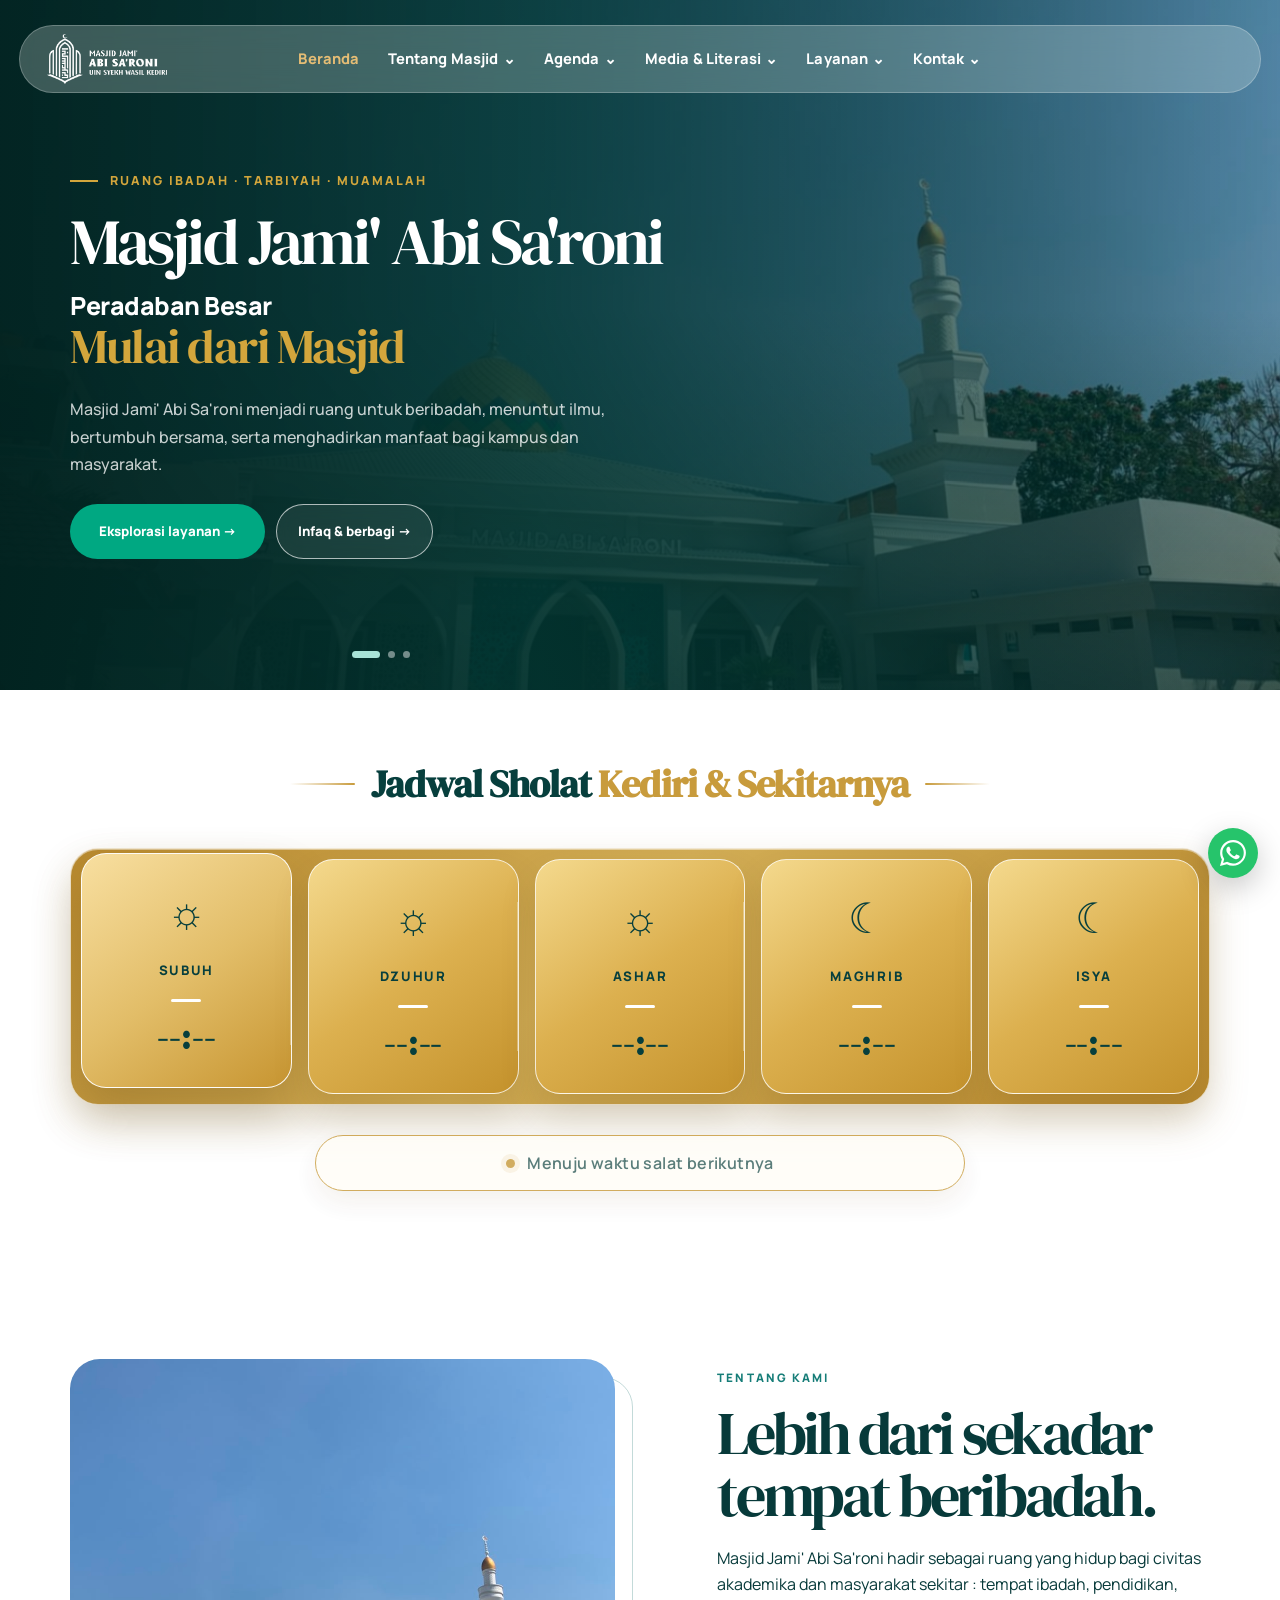
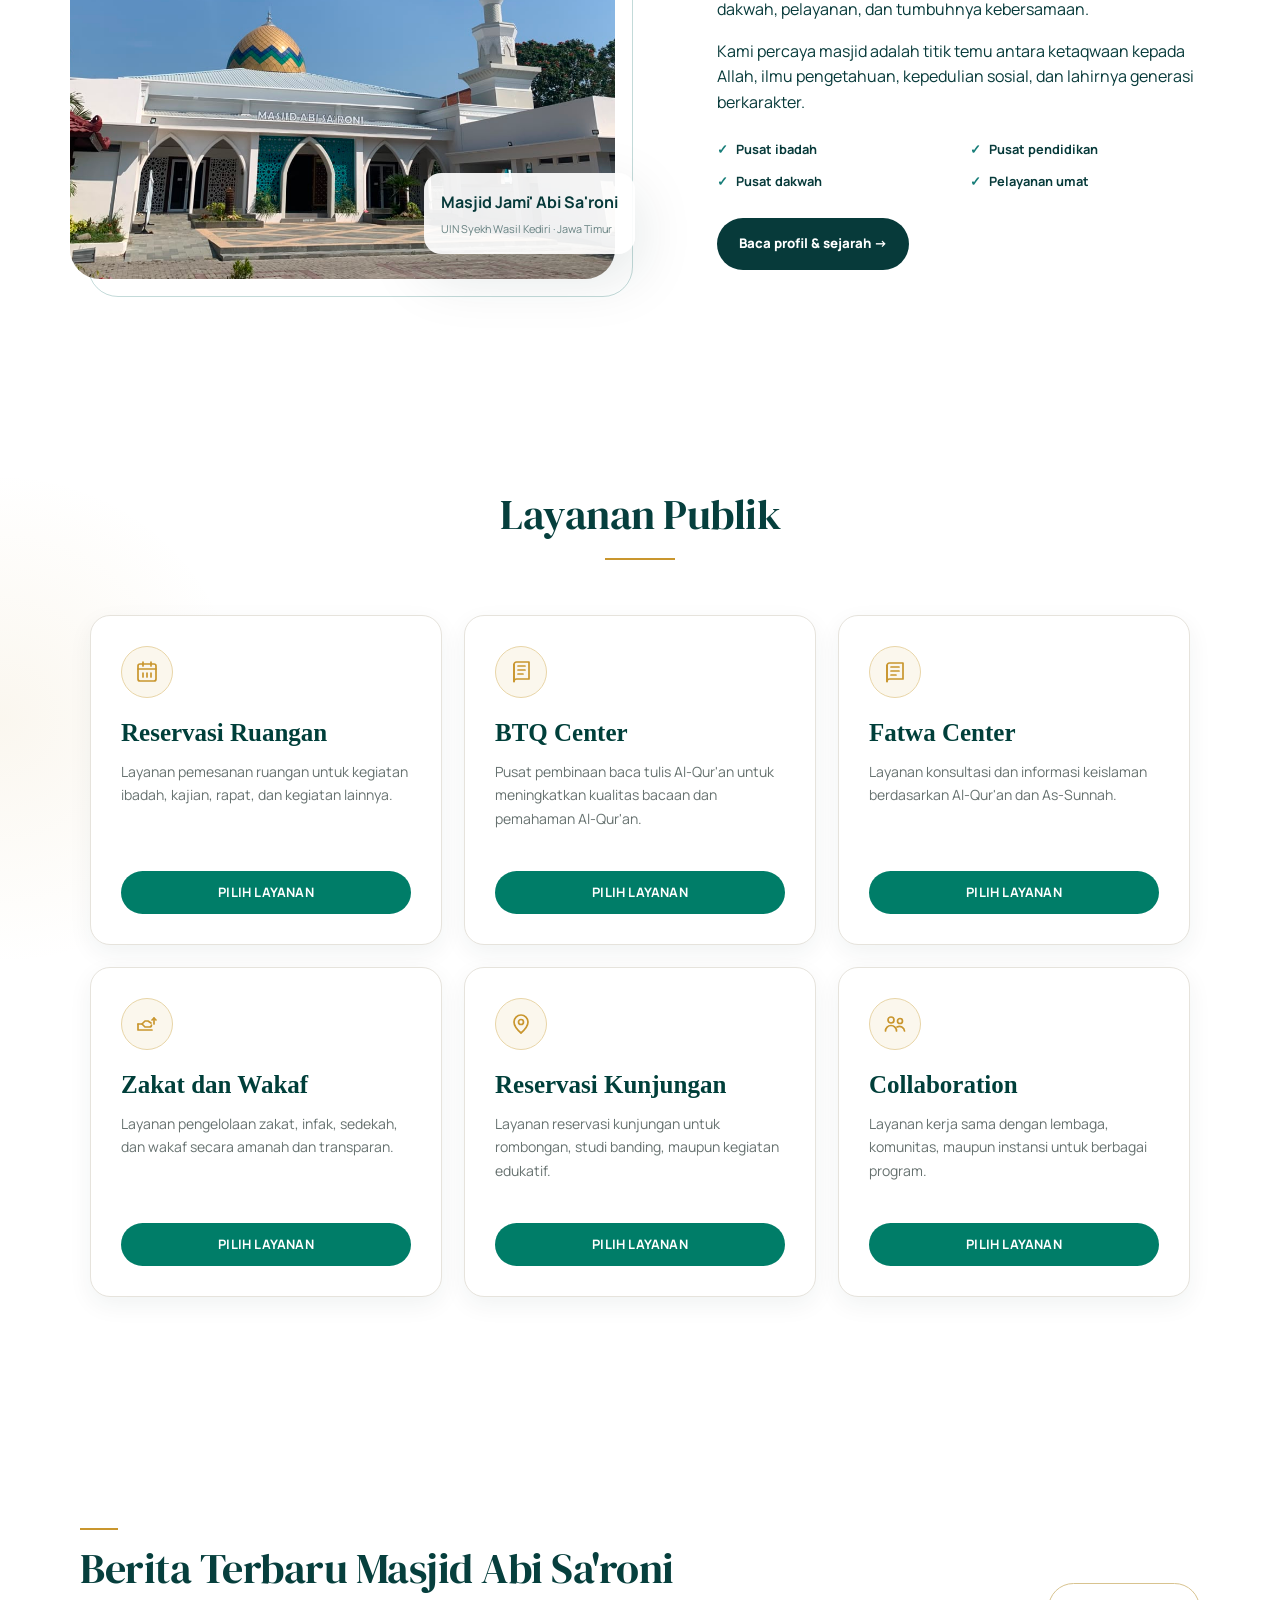
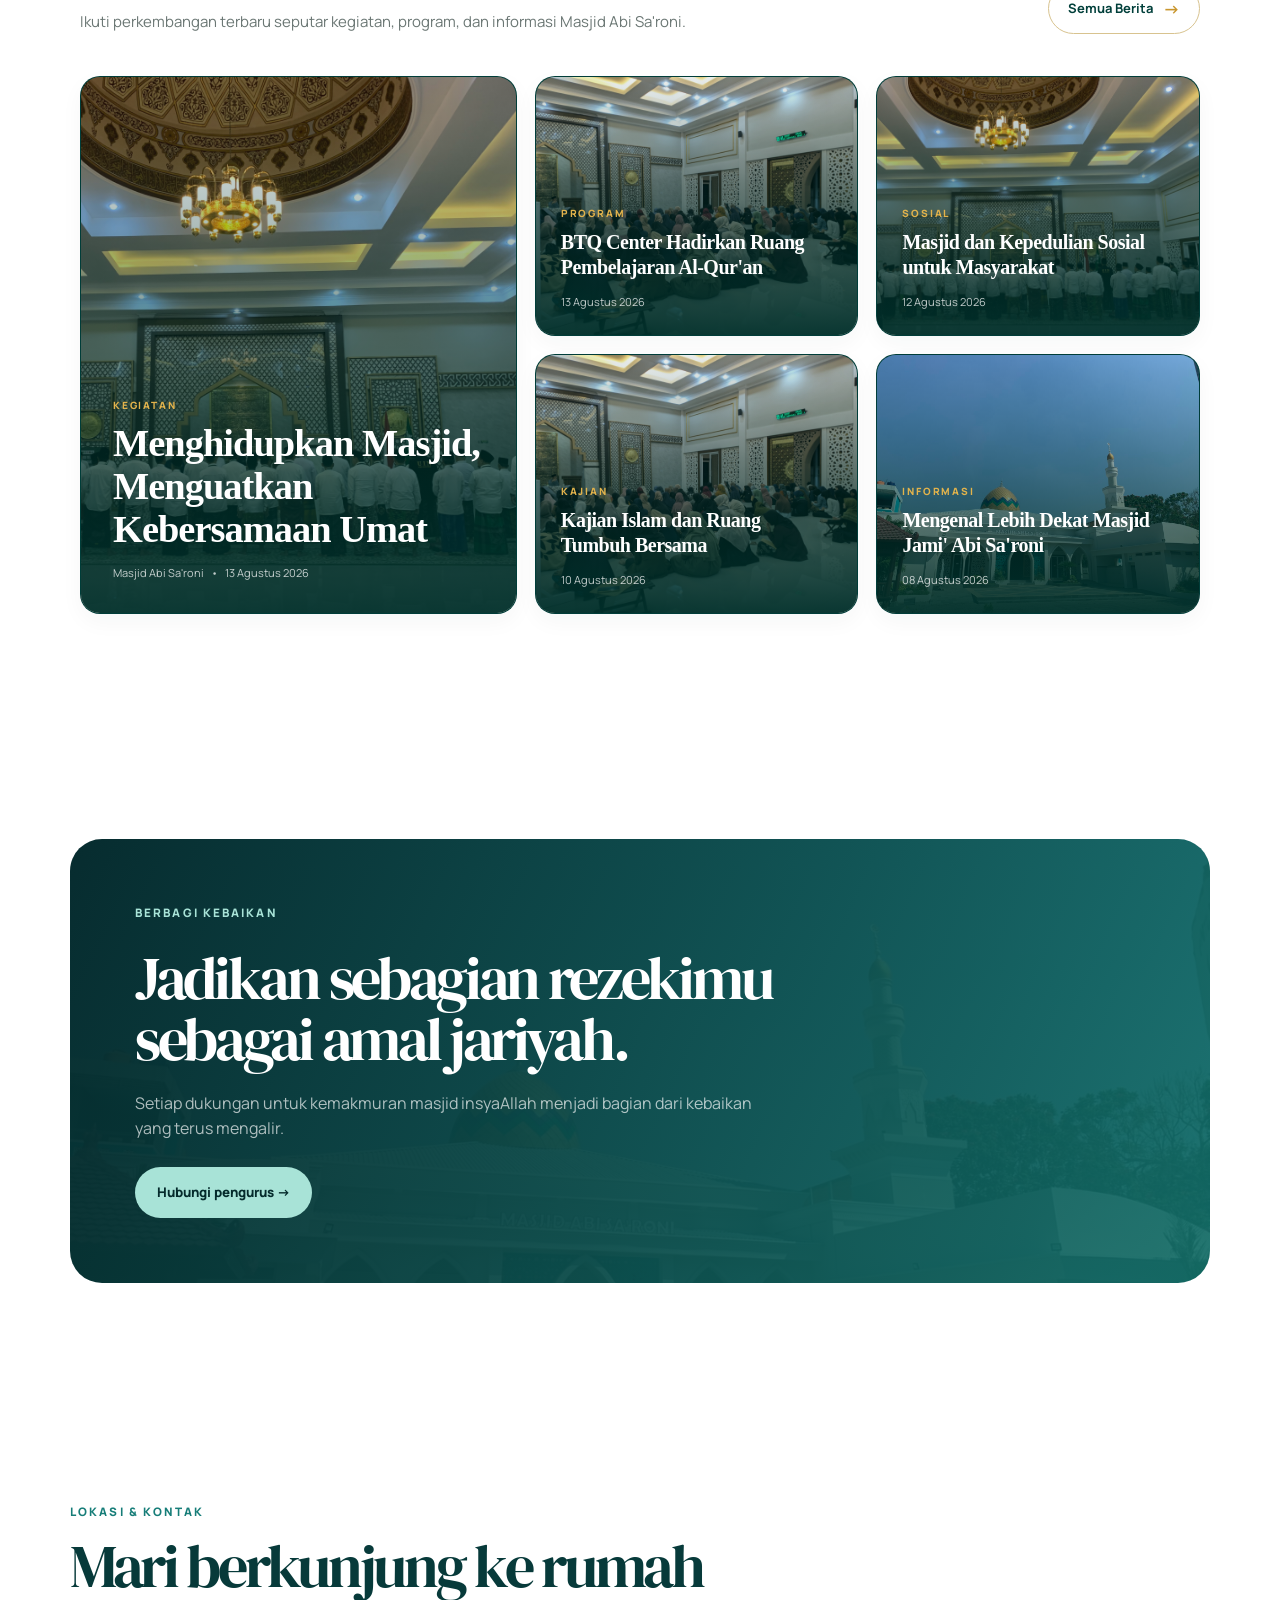
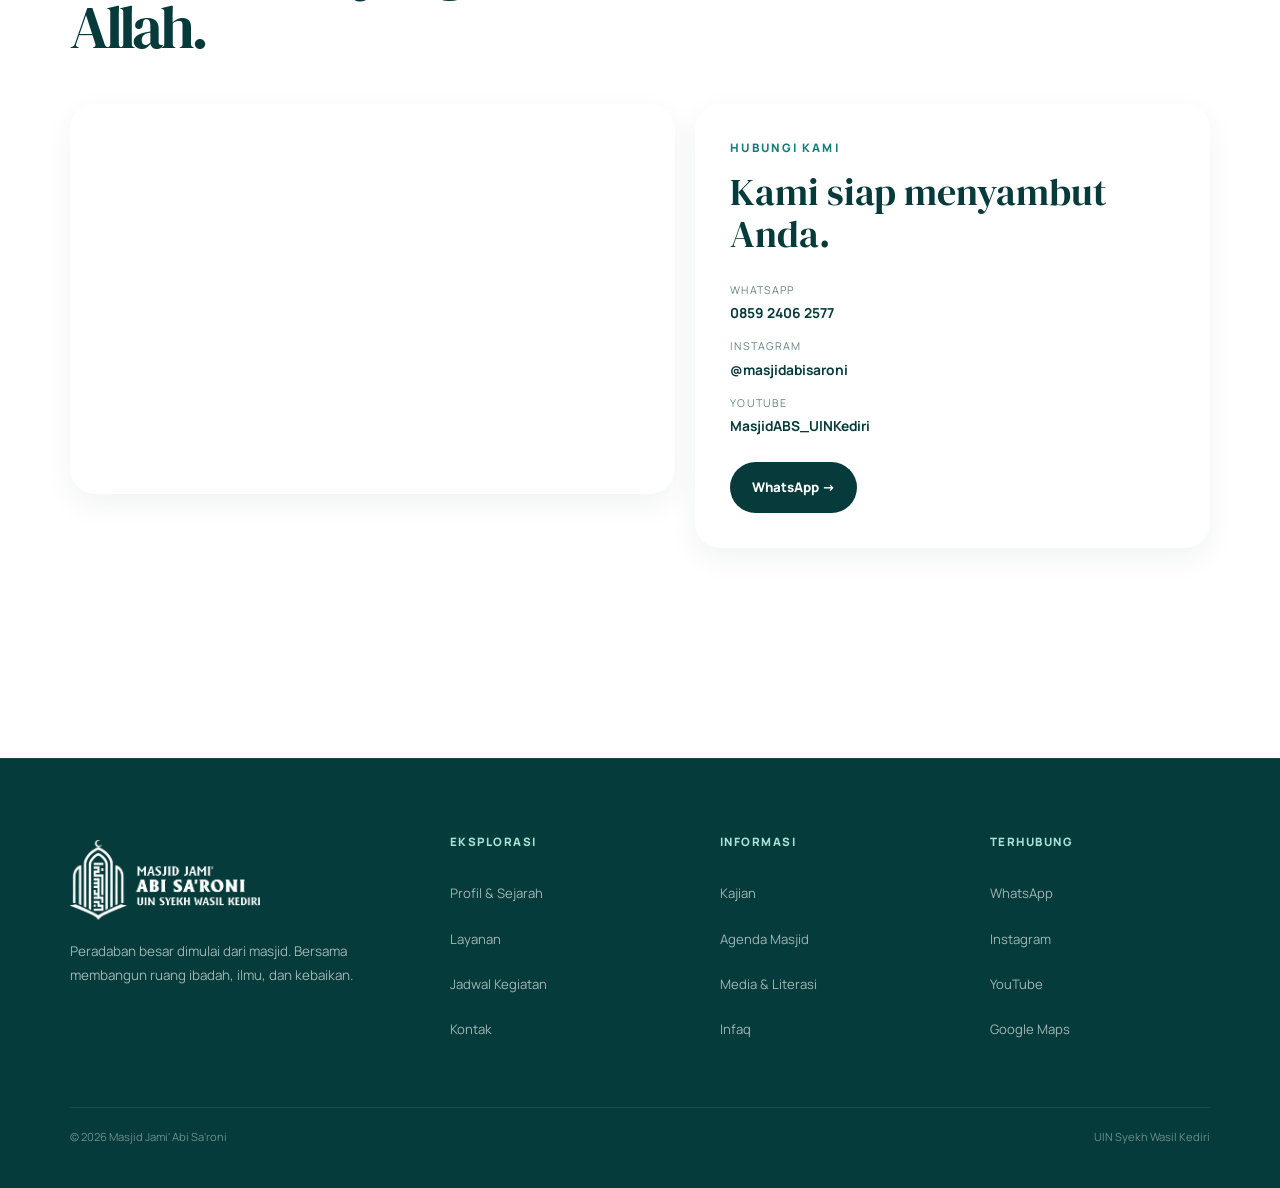
==== commit bcdedad3: "fix ukuran heading layanan publik" ====
--- a/index.html
+++ b/index.html
@@ -563,10 +563,7 @@
                     <img src="assets/images/logo-masjid.png" alt="Logo Masjid Jami' Abi Sa'roni">
                 </span>
 
-                <span class="footer-brand-text">
-                    <strong>Masjid Jami' Abi Sa'roni</strong>
-                    <small>UIN Syekh Wasil Kediri</small>
-                </span>
+                
             </a>
 
             <p>
--- a/style.css
+++ b/style.css
@@ -407,15 +407,16 @@
 }
 
 .footer-logo-mark {
-    width: 58px;
-    height: 58px;
-    flex: 0 0 58px;
-    display: flex;
-    align-items: center;
-    justify-content: center;
-    background: rgba(255,255,255,.96);
-    border-radius: 14px;
-    padding: 7px;
+    width: 190px;
+    height: auto;
+    flex: 0 0 auto;
+
+    display: block;
+
+    background: transparent;
+    border: none;
+    border-radius: 0;
+    padding: 0;
 }
 
 .footer-logo-mark img {
@@ -5675,4 +5676,19 @@
 
 .news-heading h2 span {
     color: inherit !important;
+}
+/* =========================================
+   FOOTER LOGO
+   ========================================= */
+
+.footer-logo {
+    display: block;
+    width: 190px;
+    height: auto;
+    object-fit: contain;
+}
+
+/* Hilangkan teks branding lama di footer */
+.footer-brand > div {
+    display: none;
 }
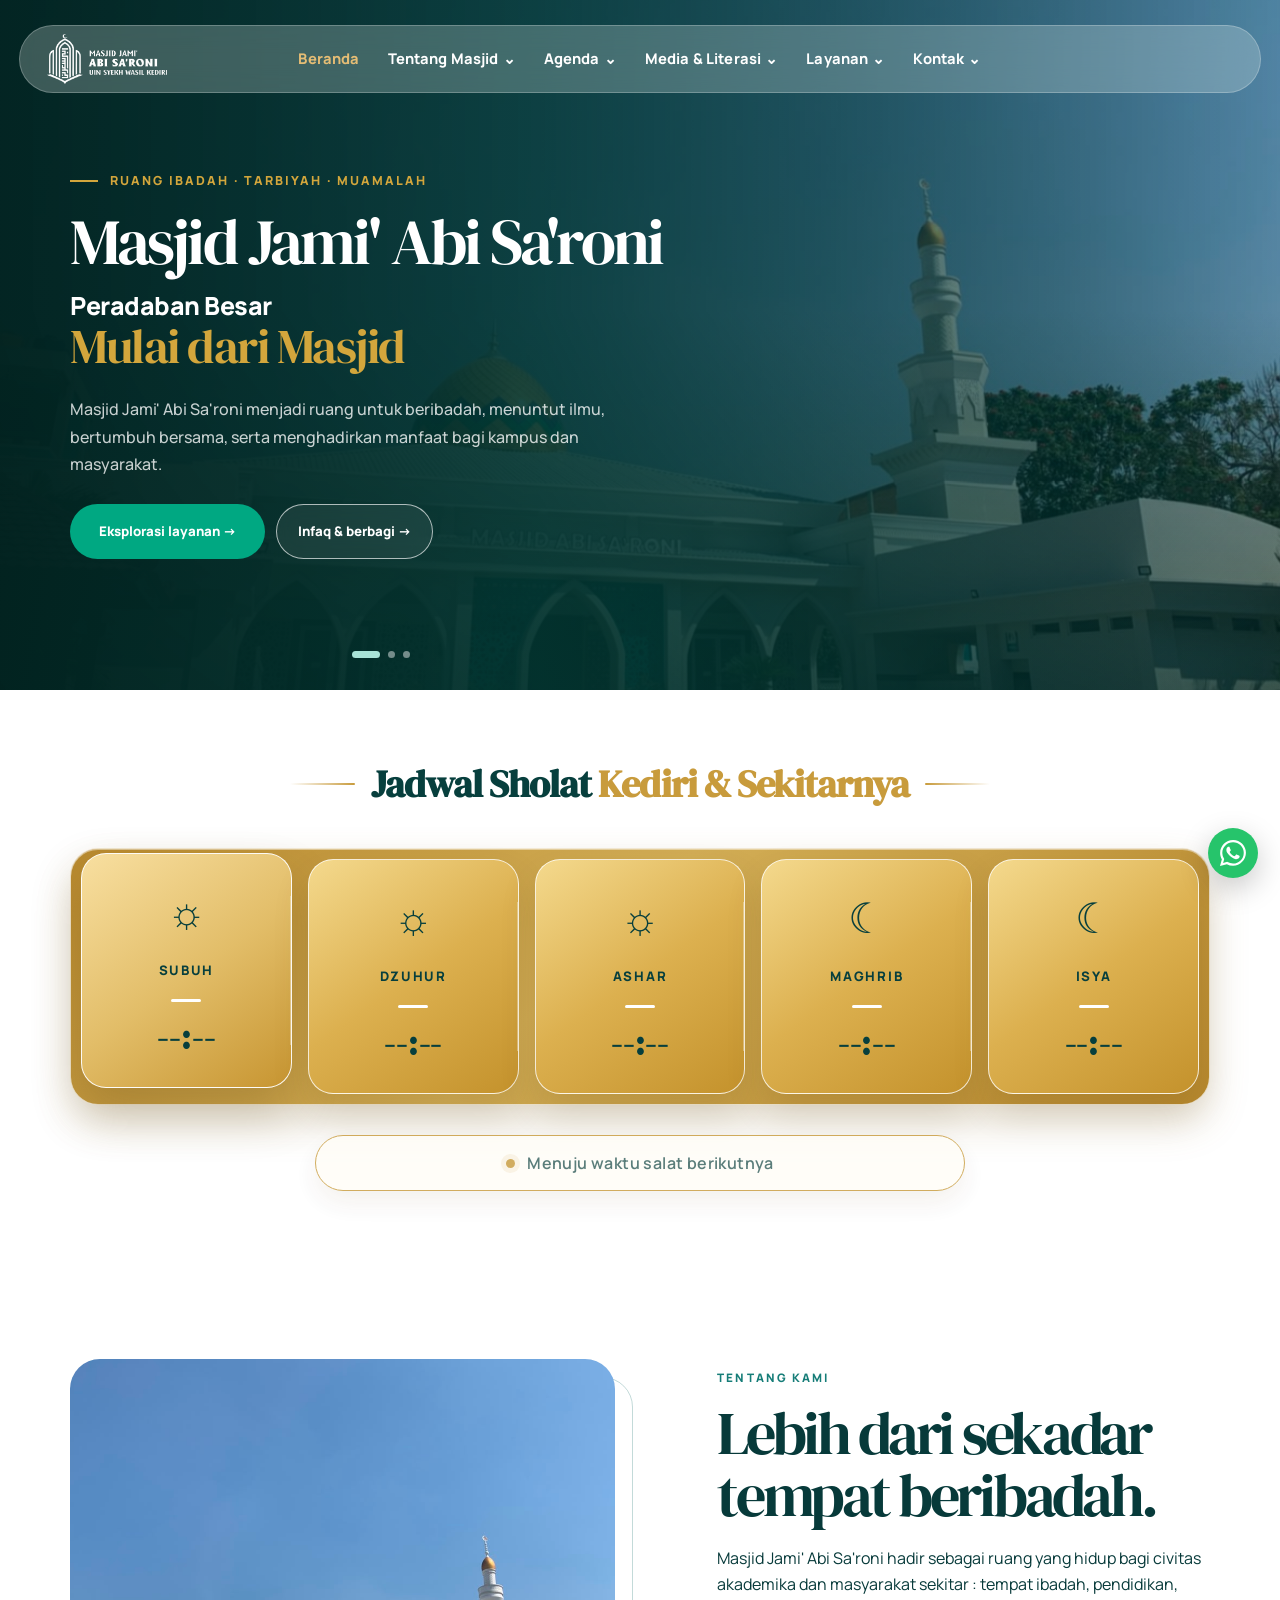
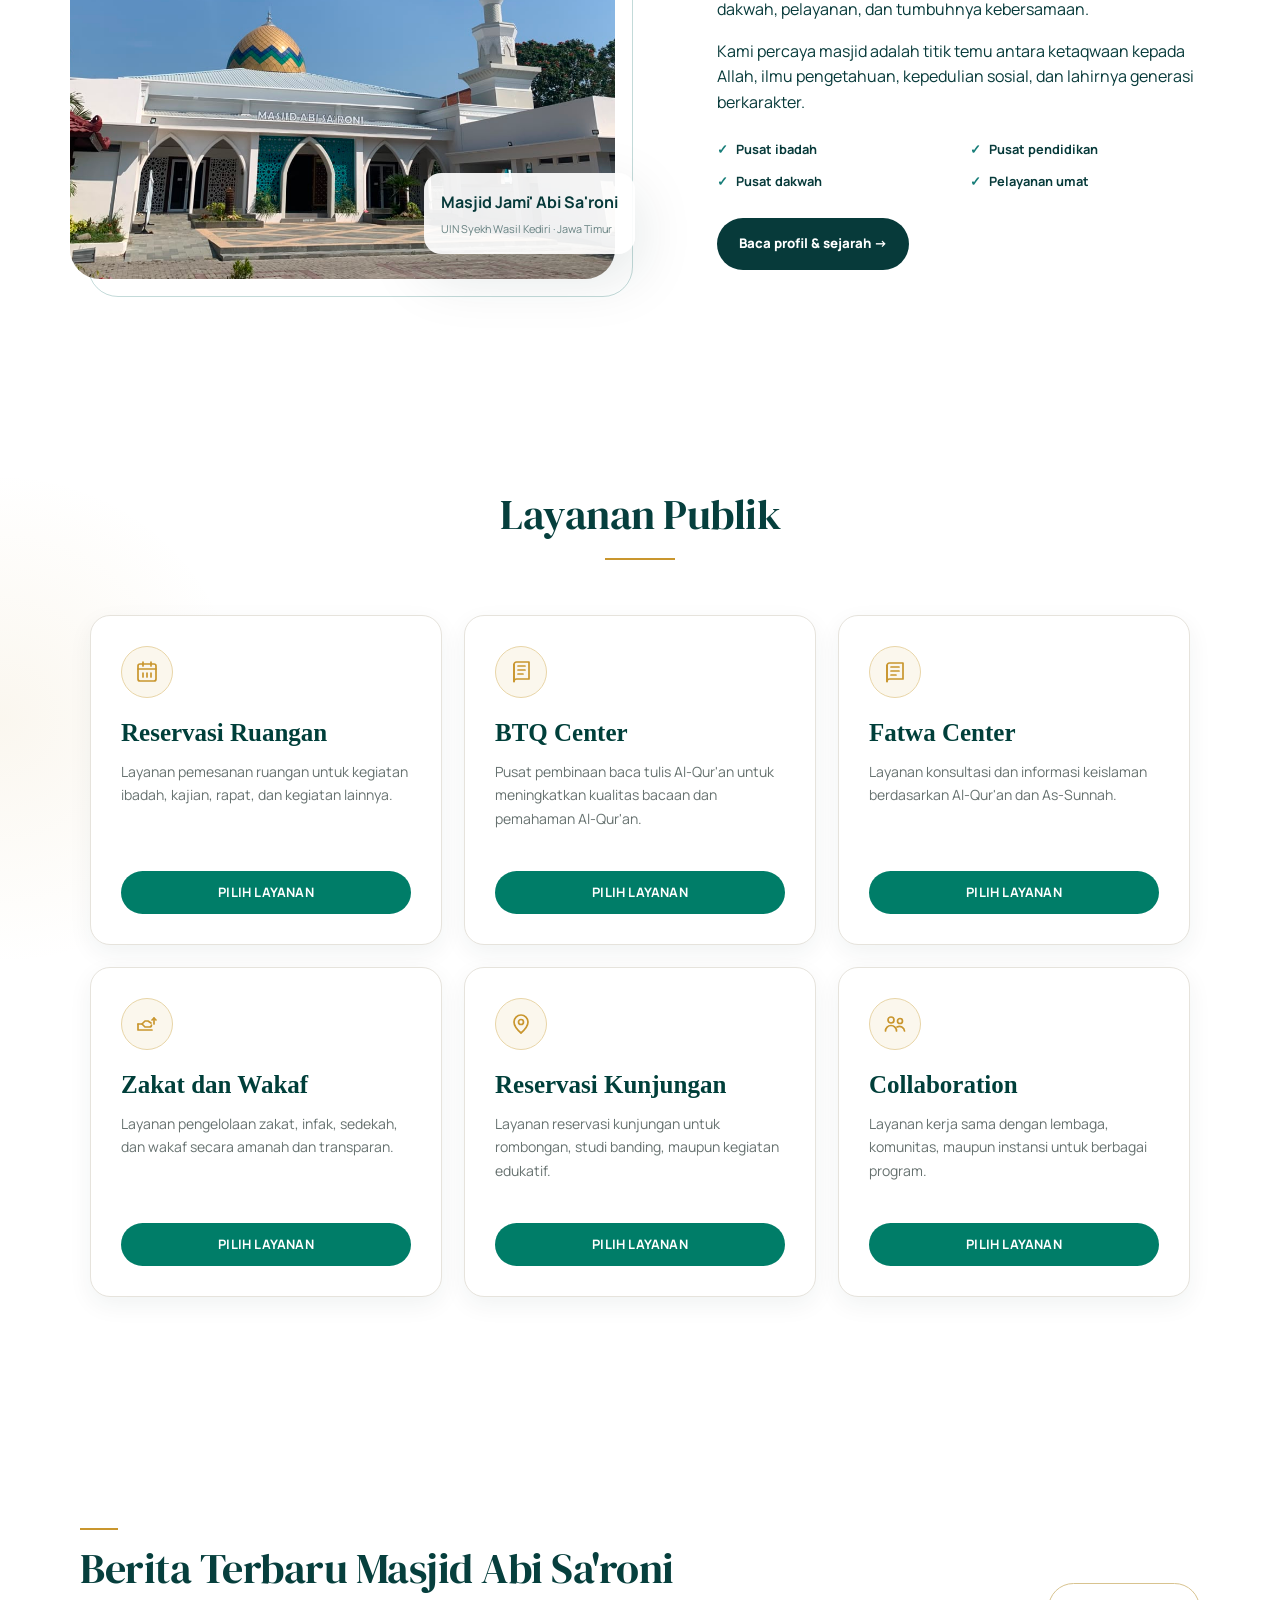
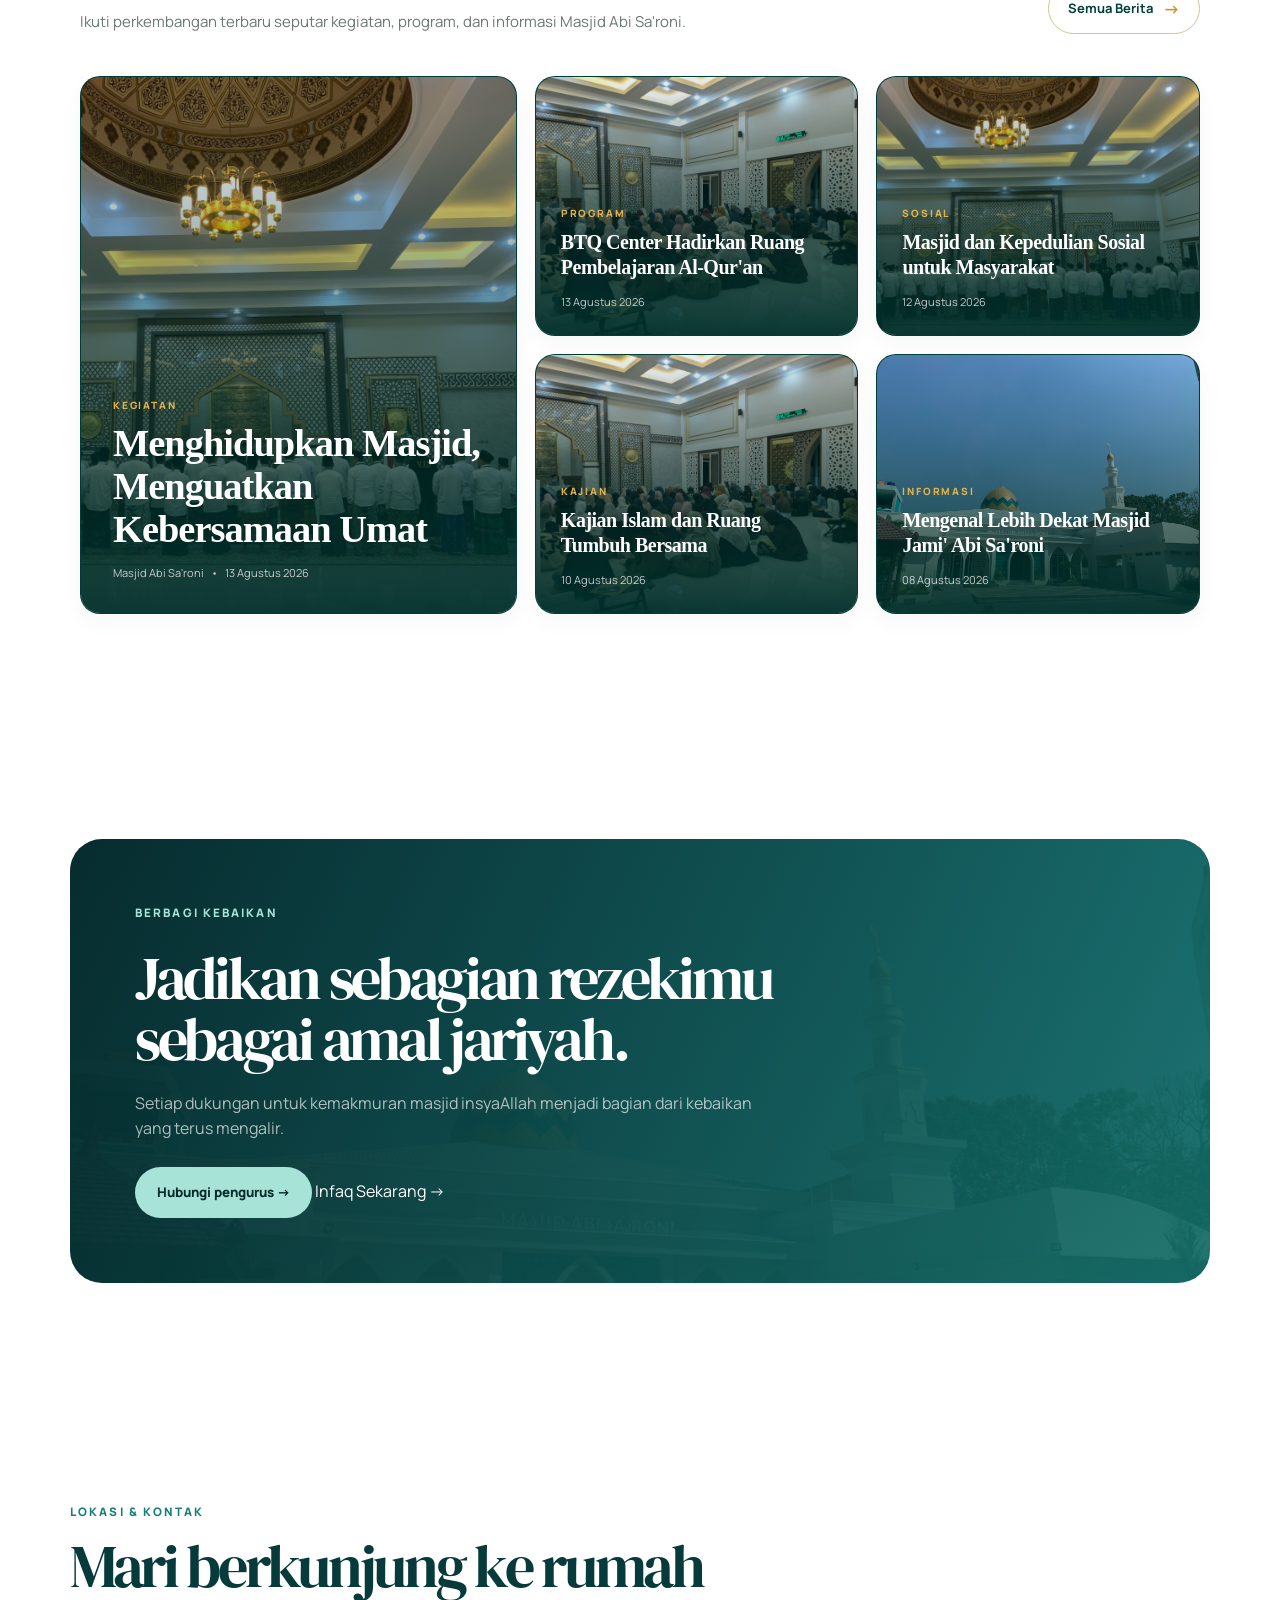
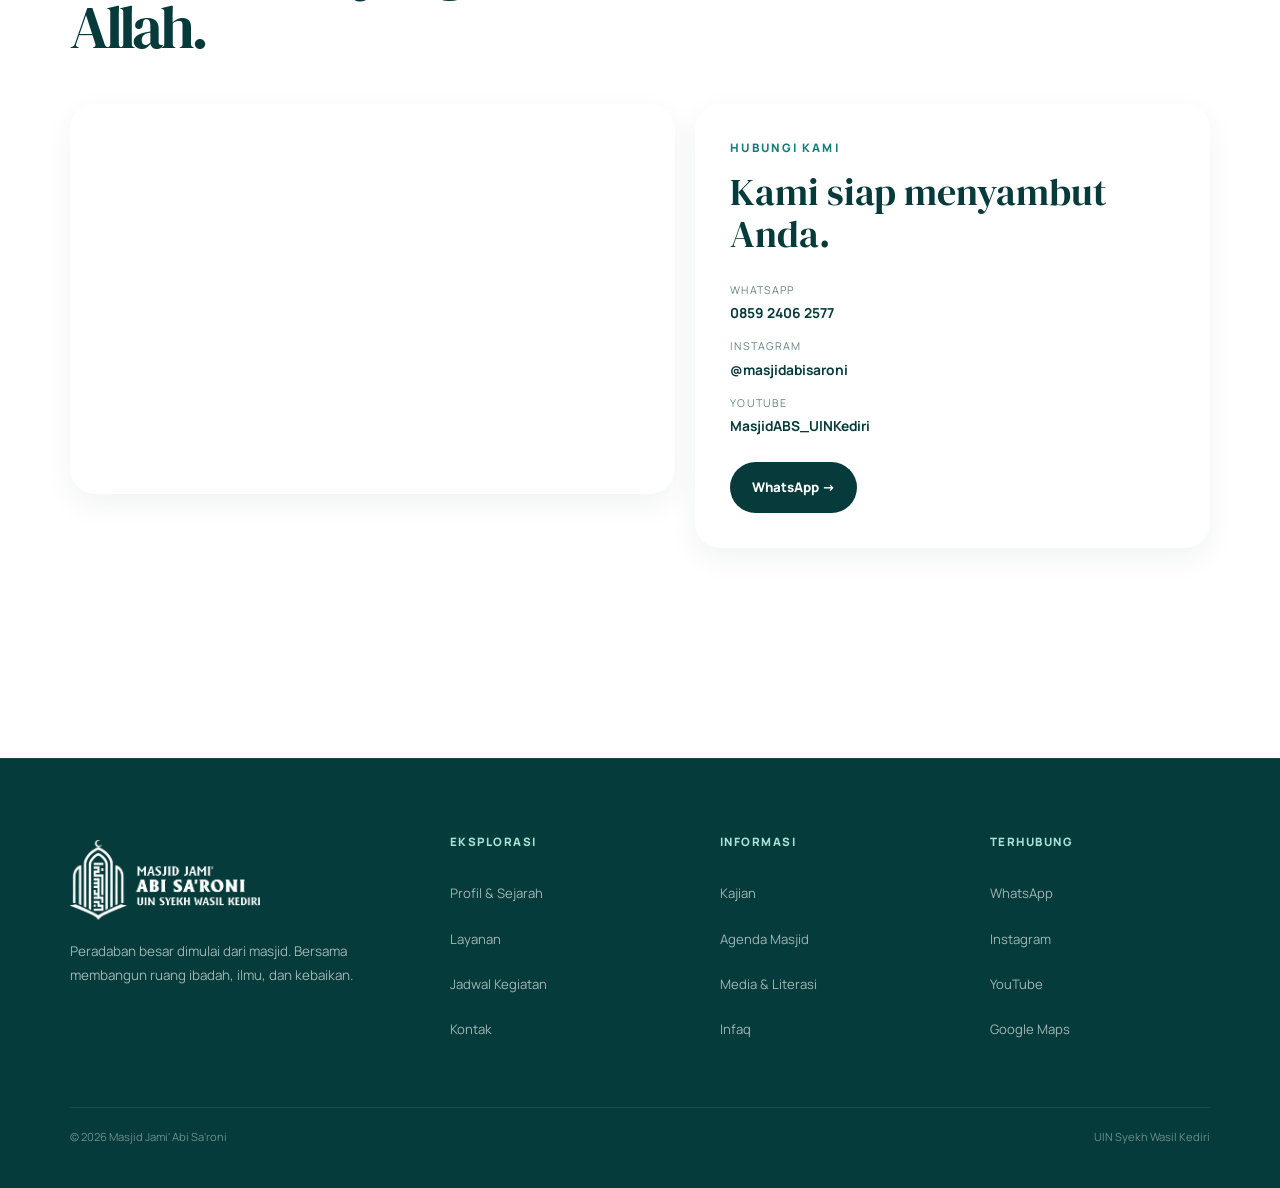
==== commit 08af3631: "fix ukuran heading layanan publik" ====
--- a/index.html
+++ b/index.html
@@ -521,8 +521,9 @@
             <div class="container v2-donate">
                 <p class="eyebrow">Berbagi kebaikan</p>
                 <h2>Jadikan sebagian rezekimu sebagai amal jariyah.</h2>
-                <p>Setiap dukungan untuk kemakmuran masjid insyaAllah menjadi bagian dari kebaikan yang terus mengalir.
-                </p><a class="button primary" data-link="whatsapp" target="_blank">Hubungi pengurus &rarr;</a>
+                <p>Setiap dukungan untuk kemakmuran masjid insyaAllah menjadi bagian dari kebaikan yang terus mengalir.</p>
+                <a class="button primary" data-link="whatsapp" target="_blank">Hubungi pengurus &rarr;</a>
+                <a href="infaq.html" class="btn btn-infaq">Infaq Sekarang →</a>
             </div>
         </section>
 
--- a/style.css
+++ b/style.css
@@ -5691,4 +5691,58 @@
 /* Hilangkan teks branding lama di footer */
 .footer-brand > div {
     display: none;
+}
+/* =========================================
+   TOMBOL INFAQ
+   ========================================= */
+
+.cta-actions .btn-infaq {
+    display: inline-flex;
+    align-items: center;
+    justify-content: center;
+
+    min-height: 52px;
+    padding: 0 28px;
+
+    border-radius: 999px;
+
+    background: linear-gradient(
+        135deg,
+        #f4d37a 0%,
+        #d4a32c 50%,
+        #b98518 100%
+    );
+
+    color: #063f3d !important;
+
+    font-family: inherit;
+    font-size: 15px;
+    font-weight: 700;
+    line-height: 1;
+
+    text-decoration: none !important;
+
+    border: 1px solid rgba(255, 255, 255, 0.35);
+
+    box-shadow:
+        0 8px 20px rgba(190, 143, 36, 0.22);
+
+    transition:
+        transform 0.25s ease,
+        box-shadow 0.25s ease,
+        background 0.25s ease;
+}
+
+.cta-actions .btn-infaq:hover {
+    transform: translateY(-2px);
+
+    background: linear-gradient(
+        135deg,
+        #ffe59a 0%,
+        #e2b641 50%,
+        #c99620 100%
+    );
+
+    box-shadow:
+        0 12px 28px rgba(190, 143, 36, 0.32);
 }
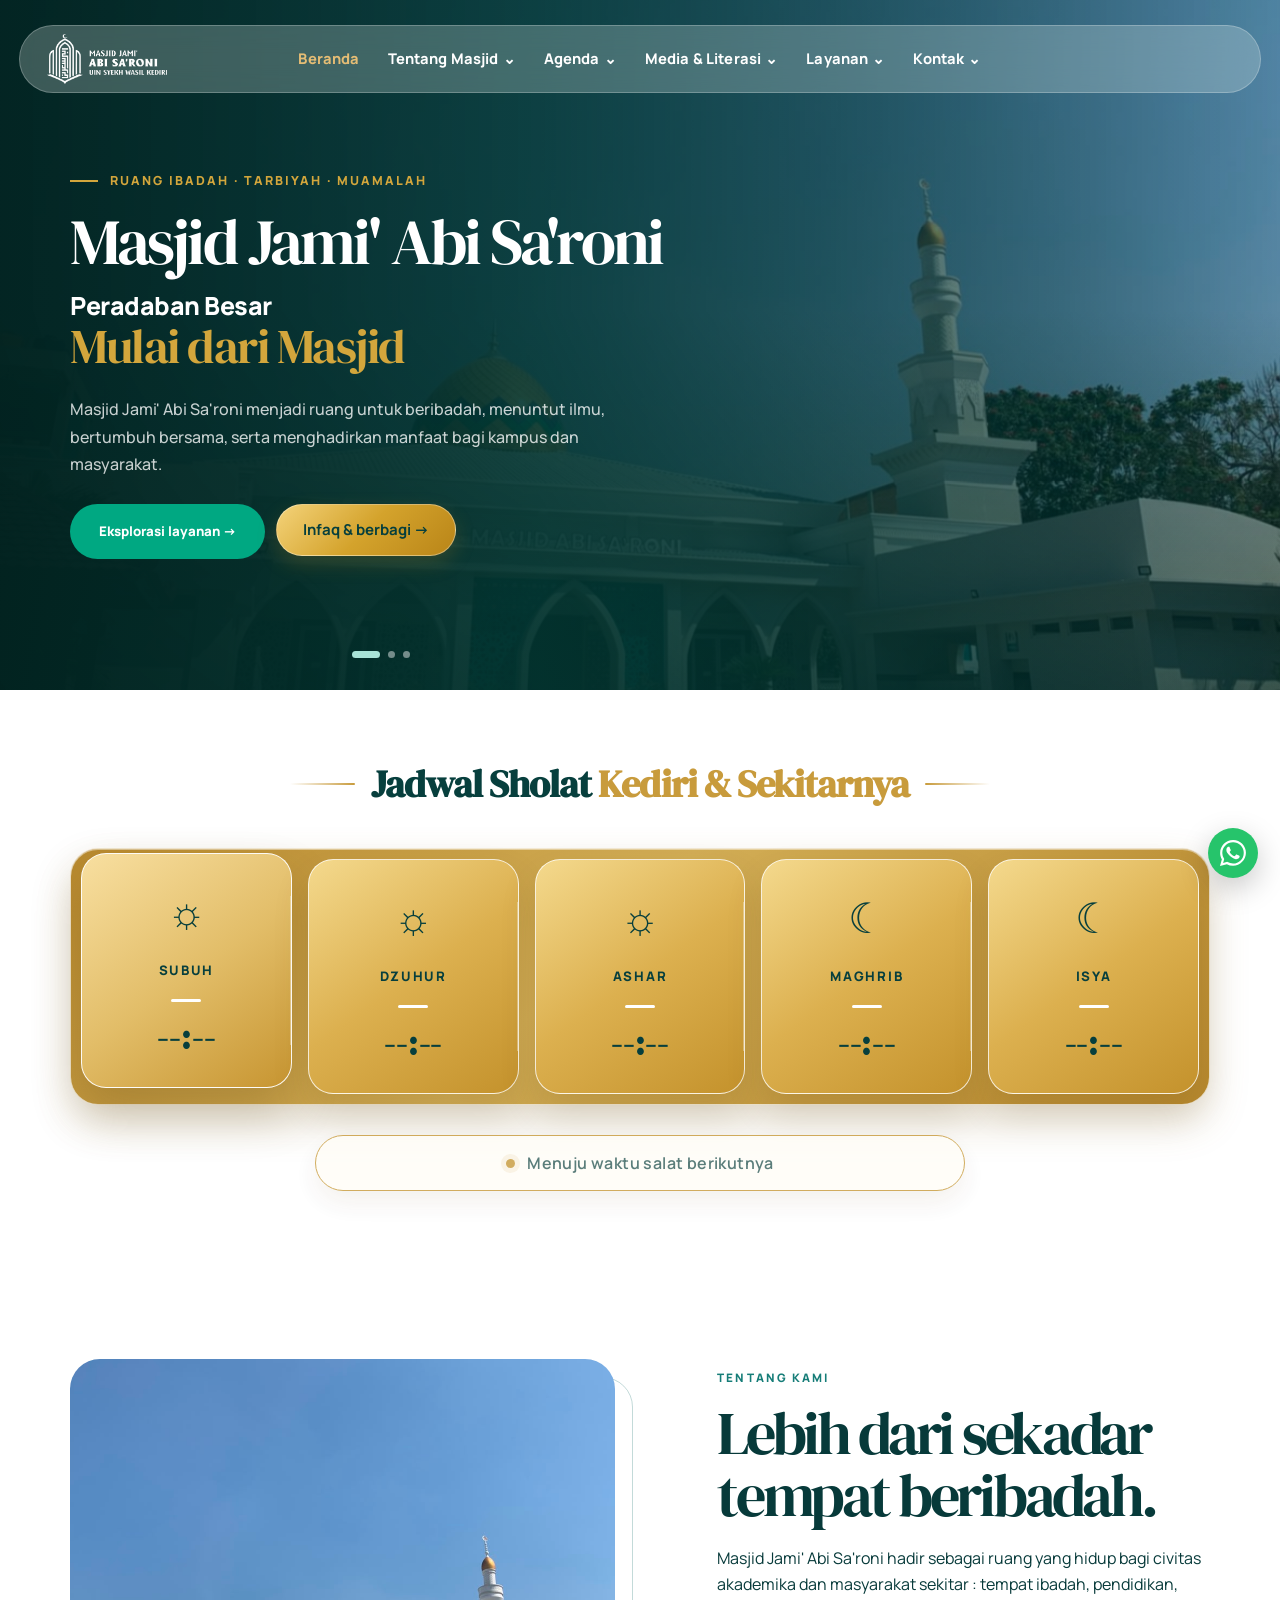
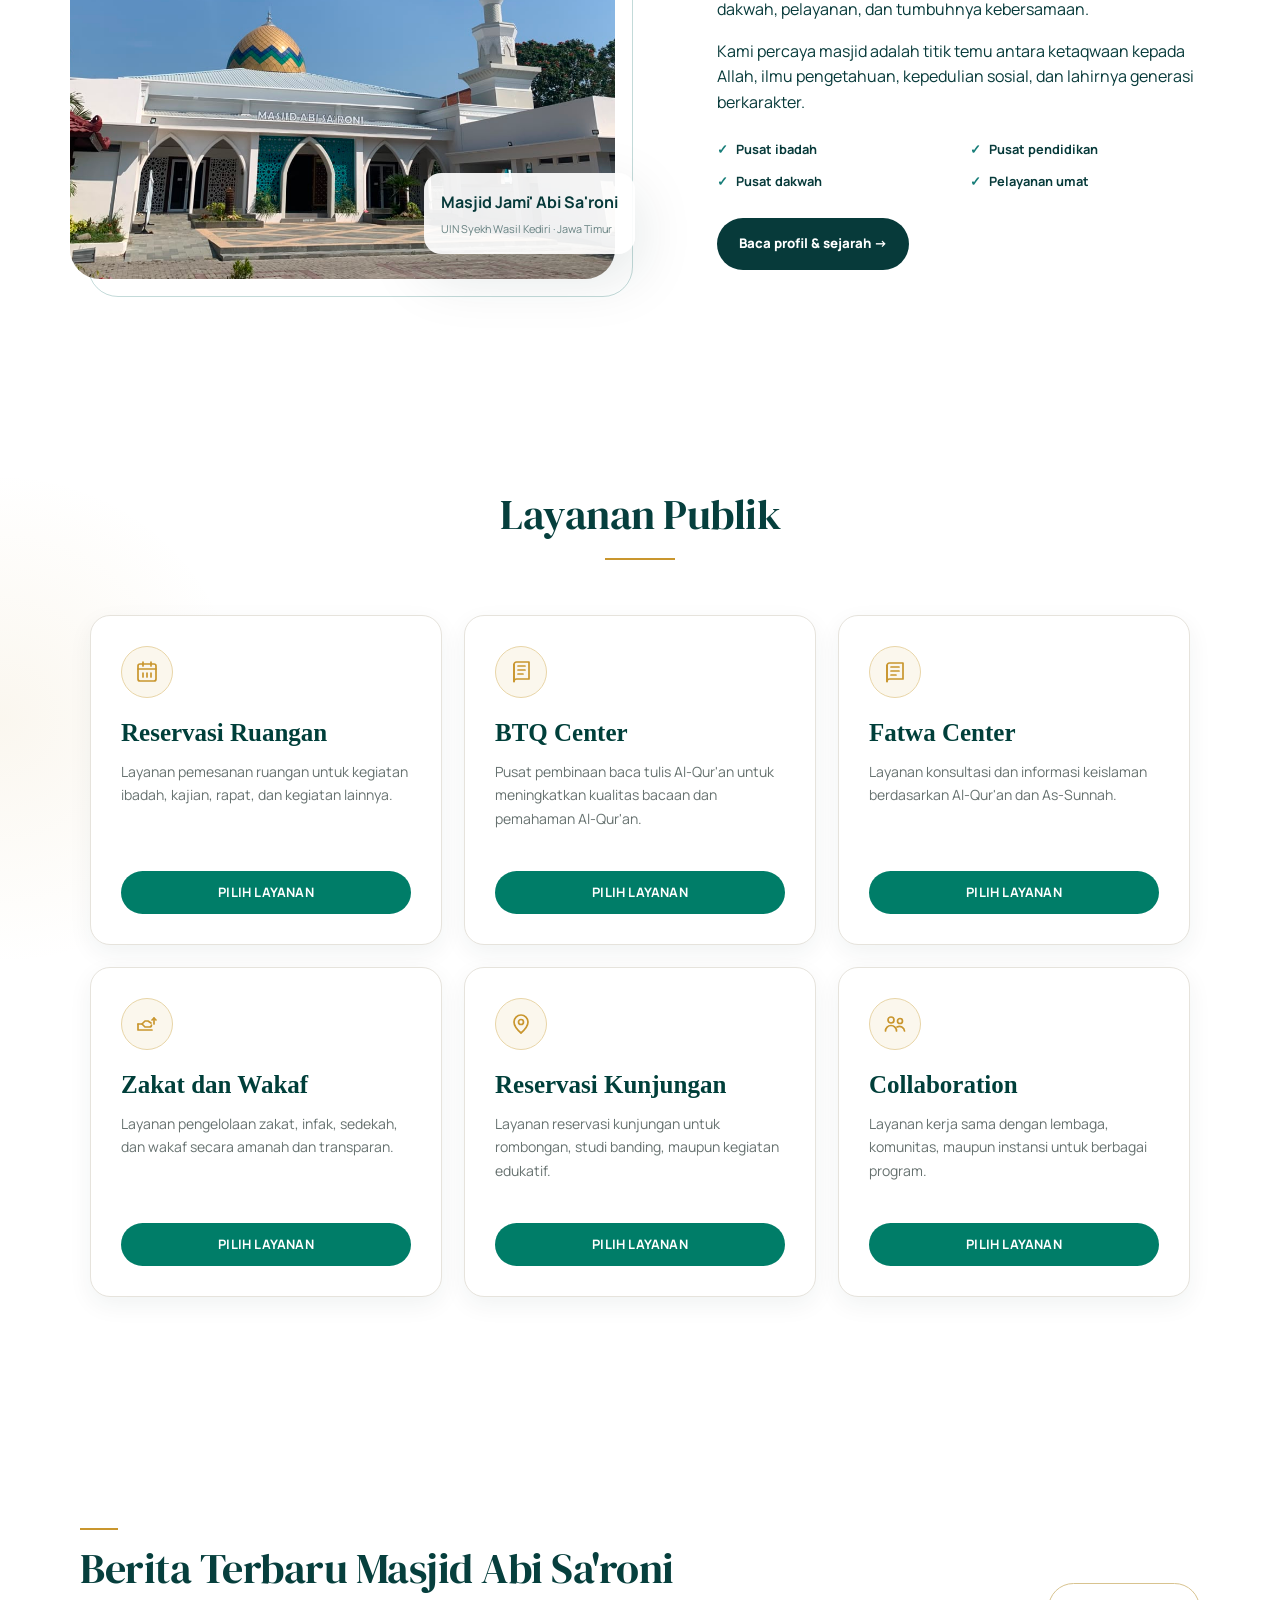
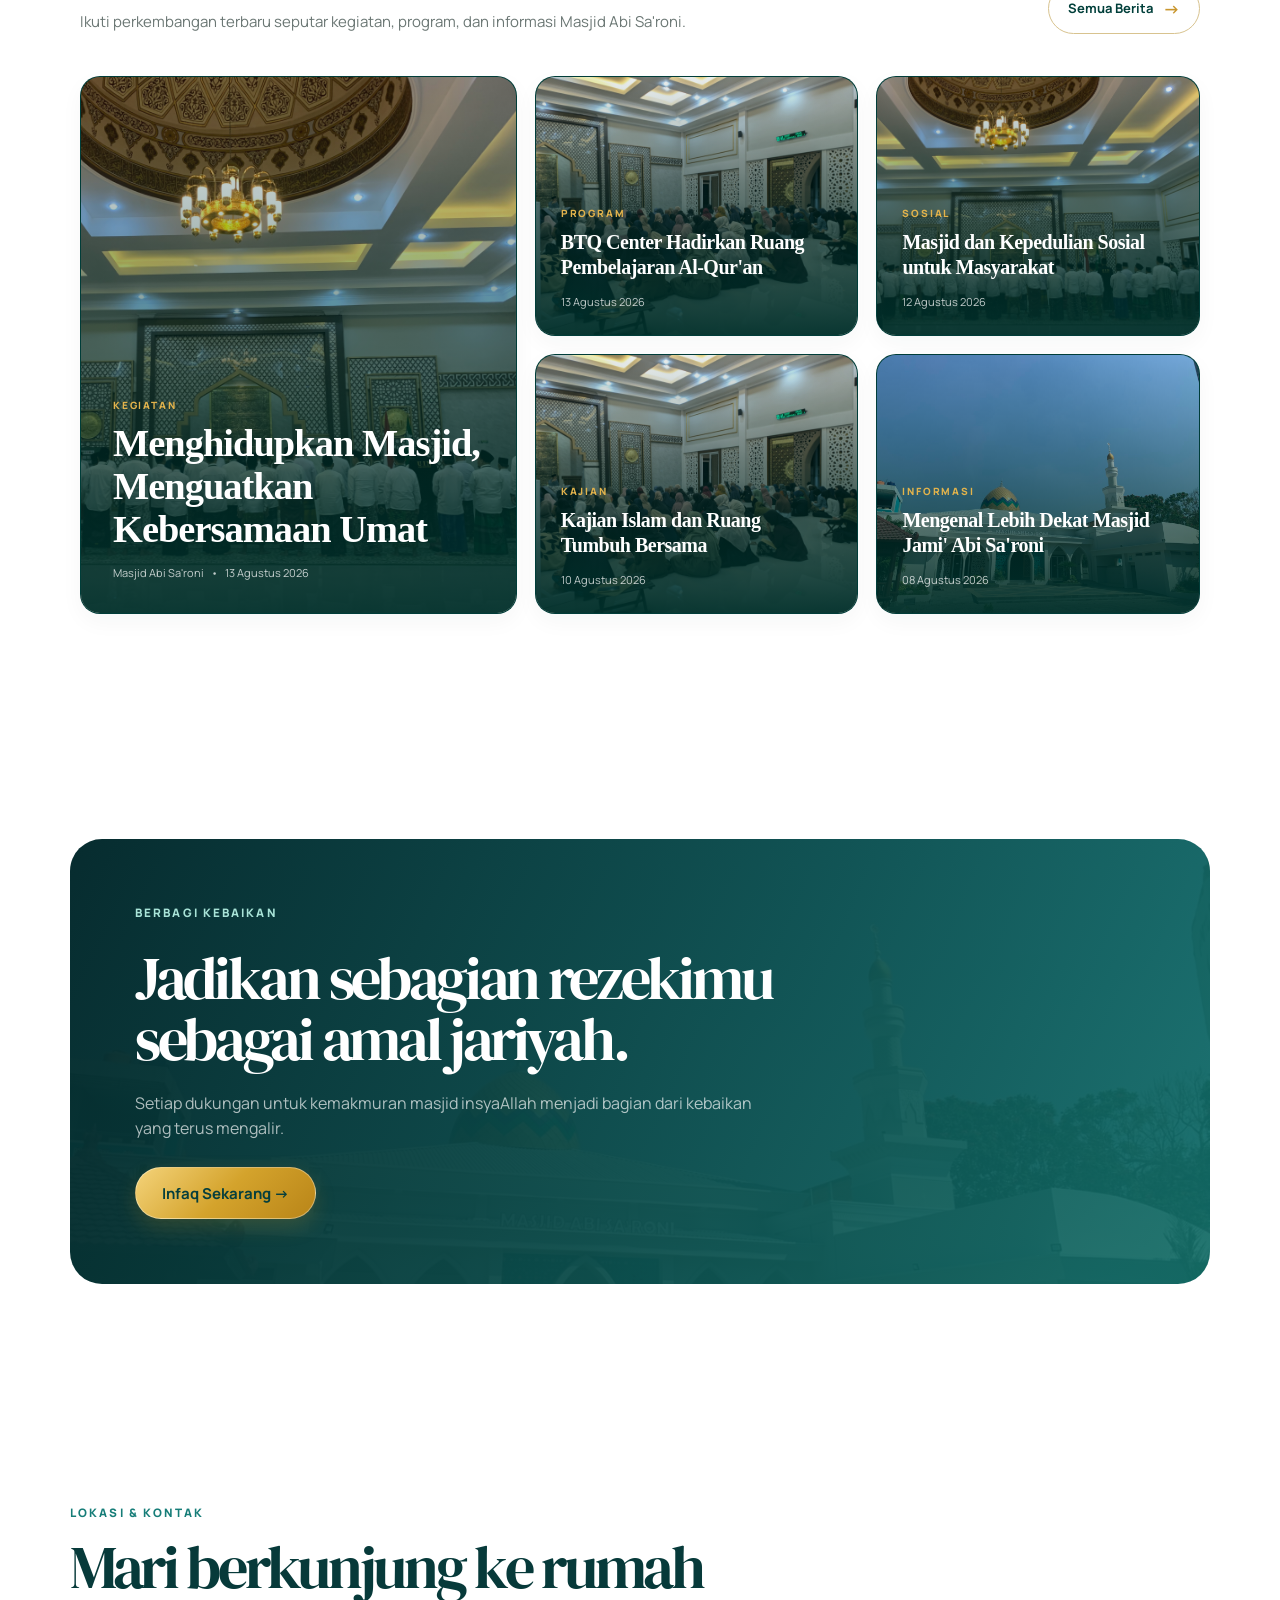
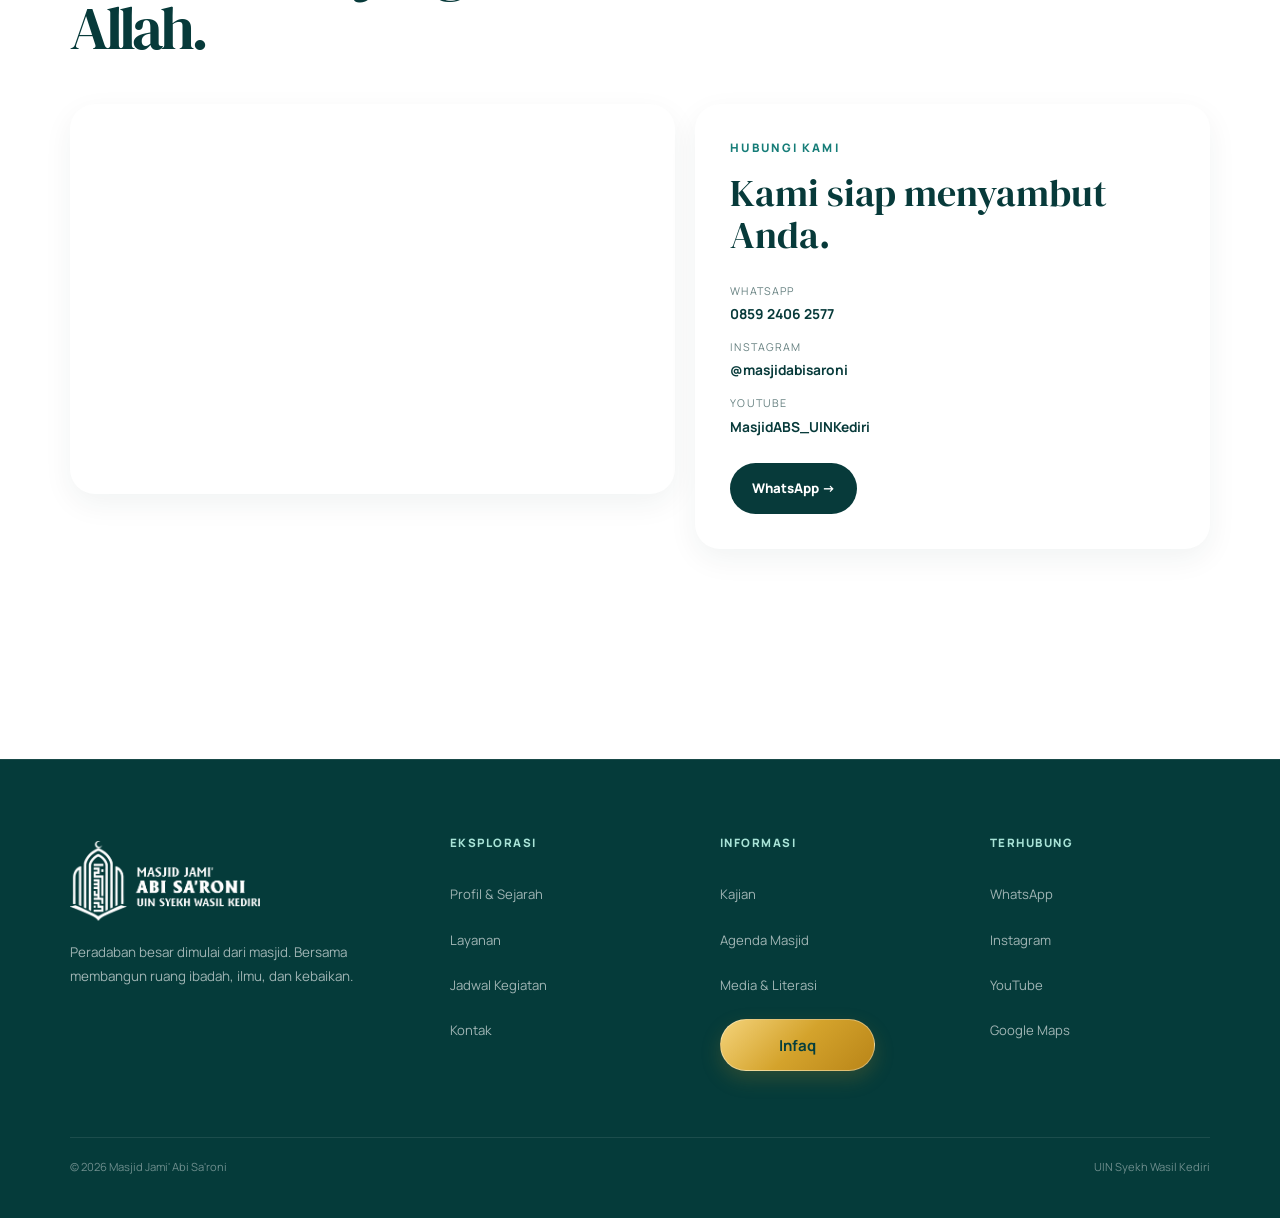
==== commit 7890cf56: "fix ukuran heading layanan publik" ====
--- a/index.html
+++ b/index.html
@@ -522,7 +522,6 @@
                 <p class="eyebrow">Berbagi kebaikan</p>
                 <h2>Jadikan sebagian rezekimu sebagai amal jariyah.</h2>
                 <p>Setiap dukungan untuk kemakmuran masjid insyaAllah menjadi bagian dari kebaikan yang terus mengalir.</p>
-                <a class="button primary" data-link="whatsapp" target="_blank">Hubungi pengurus &rarr;</a>
                 <a href="infaq.html" class="btn btn-infaq">Infaq Sekarang →</a>
             </div>
         </section>
--- a/style.css
+++ b/style.css
@@ -5693,56 +5693,161 @@
     display: none;
 }
 /* =========================================
-   TOMBOL INFAQ
+   CTA BUTTON - INFAQ
    ========================================= */
 
-.cta-actions .btn-infaq {
-    display: inline-flex;
-    align-items: center;
-    justify-content: center;
-
-    min-height: 52px;
-    padding: 0 28px;
-
-    border-radius: 999px;
+.cta-actions {
+    display: flex !important;
+    align-items: center !important;
+    gap: 12px !important;
+    flex-wrap: wrap;
+}
+
+.cta-actions a.btn-infaq {
+    display: inline-flex !important;
+    align-items: center !important;
+    justify-content: center !important;
+
+    width: auto !important;
+    min-width: 150px !important;
+    height: 52px !important;
+    padding: 0 26px !important;
+
+    border-radius: 999px !important;
+
+    background: linear-gradient(
+        135deg,
+        #f1d27a 0%,
+        #d4a32c 52%,
+        #b98619 100%
+    ) !important;
+
+    color: #063f3d !important;
+
+    border: 1px solid rgba(255, 255, 255, 0.35) !important;
+
+    font-family: inherit !important;
+    font-size: 15px !important;
+    font-weight: 700 !important;
+    line-height: 1 !important;
+
+    text-decoration: none !important;
+
+    box-shadow:
+        0 7px 18px rgba(181, 137, 31, 0.20) !important;
+
+    transition:
+        transform 0.25s ease,
+        box-shadow 0.25s ease,
+        filter 0.25s ease !important;
+}
+
+.cta-actions a.btn-infaq:hover {
+    transform: translateY(-2px) !important;
+
+    background: linear-gradient(
+        135deg,
+        #ffe69b 0%,
+        #e2b641 52%,
+        #c89520 100%
+    ) !important;
+
+    color: #063f3d !important;
+
+    box-shadow:
+        0 11px 25px rgba(181, 137, 31, 0.30) !important;
+
+    filter: brightness(1.03);
+}
+/* ===== TOMBOL INFAQ CTA ===== */
+
+a[href*="infaq"] {
+    display: inline-flex !important;
+    align-items: center !important;
+    justify-content: center !important;
+
+    height: 52px !important;
+    min-width: 155px !important;
+    padding: 0 26px !important;
+
+    box-sizing: border-box !important;
+
+    border-radius: 999px !important;
 
     background: linear-gradient(
         135deg,
         #f4d37a 0%,
         #d4a32c 50%,
         #b98518 100%
-    );
+    ) !important;
 
     color: #063f3d !important;
 
-    font-family: inherit;
-    font-size: 15px;
-    font-weight: 700;
-    line-height: 1;
+    border: 1px solid rgba(255,255,255,.35) !important;
+
+    font-size: 15px !important;
+    font-weight: 700 !important;
+    line-height: 1 !important;
 
     text-decoration: none !important;
 
-    border: 1px solid rgba(255, 255, 255, 0.35);
-
-    box-shadow:
-        0 8px 20px rgba(190, 143, 36, 0.22);
-
-    transition:
-        transform 0.25s ease,
-        box-shadow 0.25s ease,
-        background 0.25s ease;
-}
-
-.cta-actions .btn-infaq:hover {
-    transform: translateY(-2px);
+    box-shadow: 0 8px 20px rgba(181,137,31,.22) !important;
+
+    transition: all .25s ease !important;
+}
+
+a[href*="infaq"]:hover {
+    transform: translateY(-2px) !important;
 
     background: linear-gradient(
         135deg,
-        #ffe59a 0%,
+        #ffe69a 0%,
         #e2b641 50%,
-        #c99620 100%
-    );
+        #c89520 100%
+    ) !important;
+
+    color: #063f3d !important;
+
+    box-shadow: 0 12px 28px rgba(181,137,31,.32) !important;
+}
+/* =========================================
+   CTA - KEDUA TOMBOL EMAS
+   ========================================= */
+
+.cta-actions a.btn,
+.cta-actions a.btn-infaq,
+.cta-actions a[href*="infaq"] {
+    background: linear-gradient(
+        135deg,
+        #f4d37a 0%,
+        #d4a32c 50%,
+        #b98518 100%
+    ) !important;
+
+    color: #063f3d !important;
+
+    border: 1px solid rgba(255, 255, 255, 0.35) !important;
 
     box-shadow:
-        0 12px 28px rgba(190, 143, 36, 0.32);
+        0 8px 20px rgba(181, 137, 31, 0.22) !important;
+
+    text-decoration: none !important;
+}
+
+.cta-actions a.btn:hover,
+.cta-actions a.btn-infaq:hover,
+.cta-actions a[href*="infaq"]:hover {
+    background: linear-gradient(
+        135deg,
+        #ffe69a 0%,
+        #e2b641 50%,
+        #c89520 100%
+    ) !important;
+
+    color: #063f3d !important;
+
+    transform: translateY(-2px) !important;
+
+    box-shadow:
+        0 12px 28px rgba(181, 137, 31, 0.32) !important;
 }
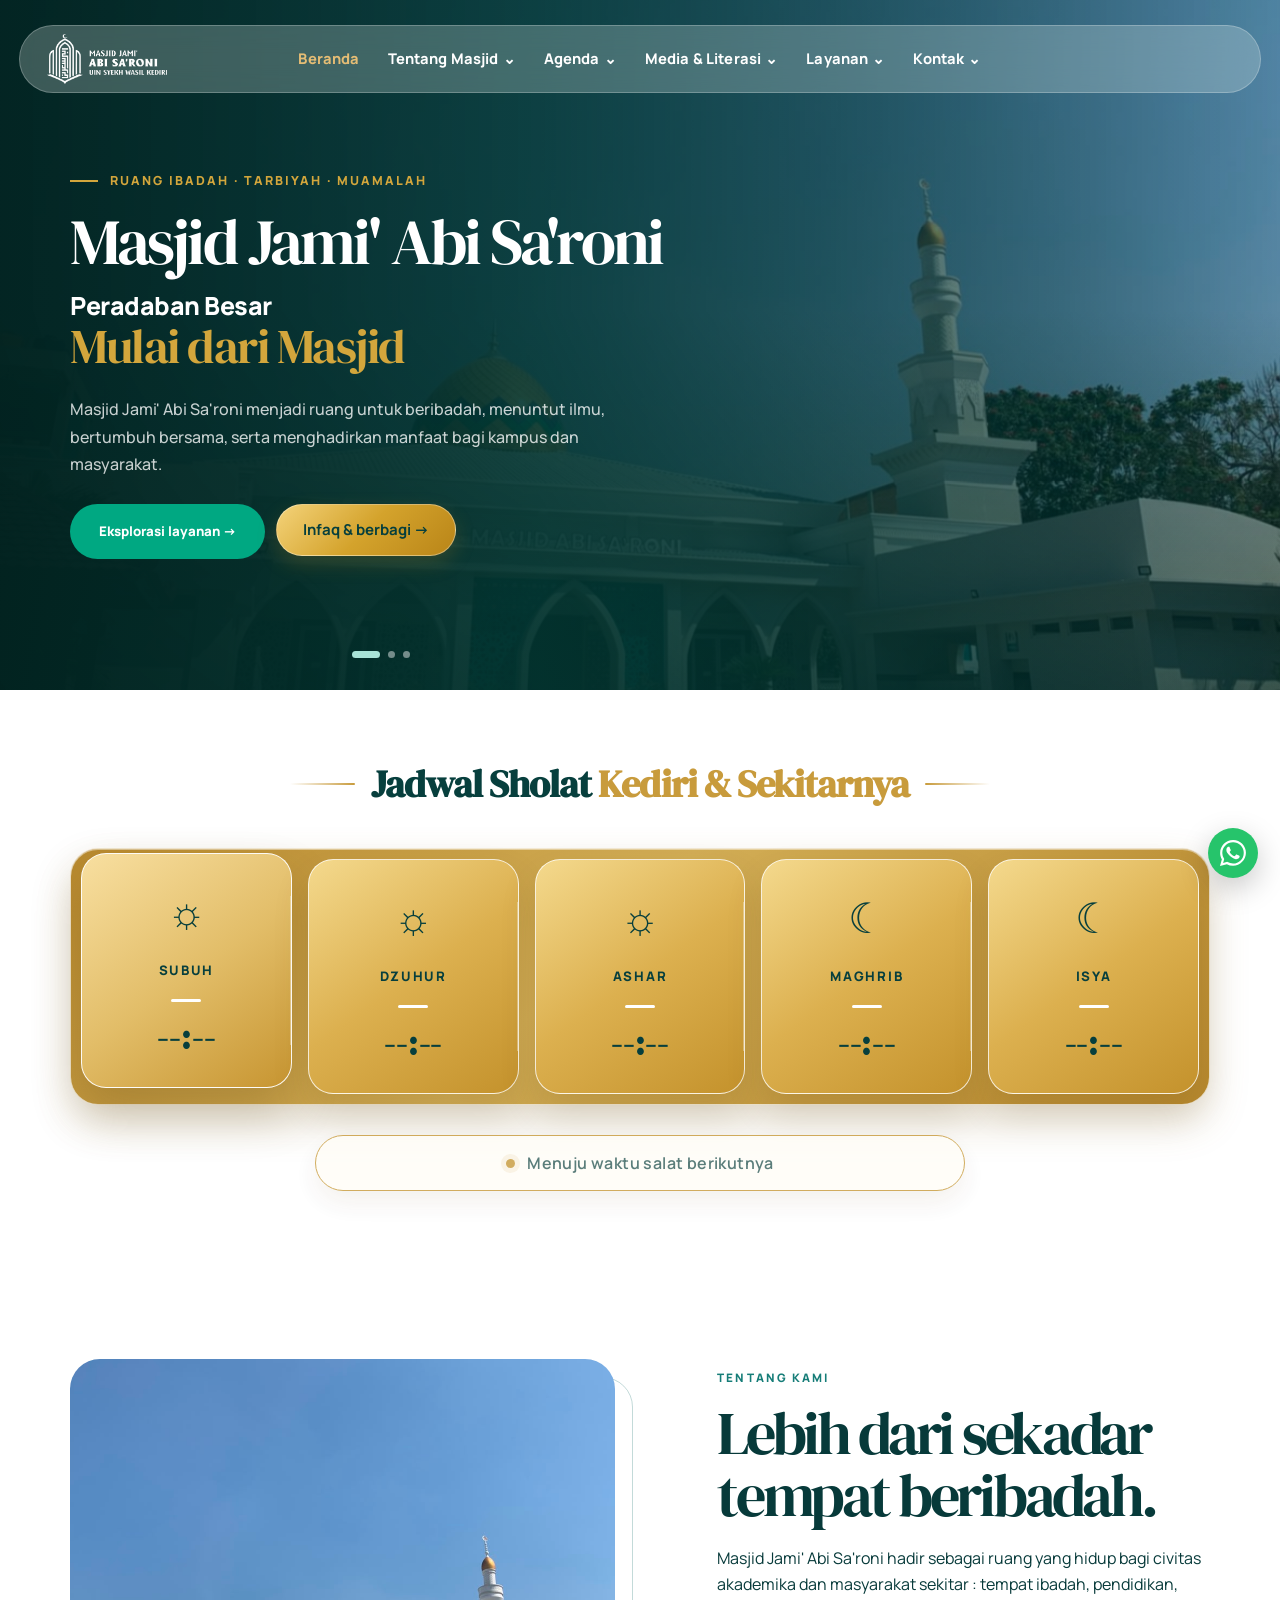
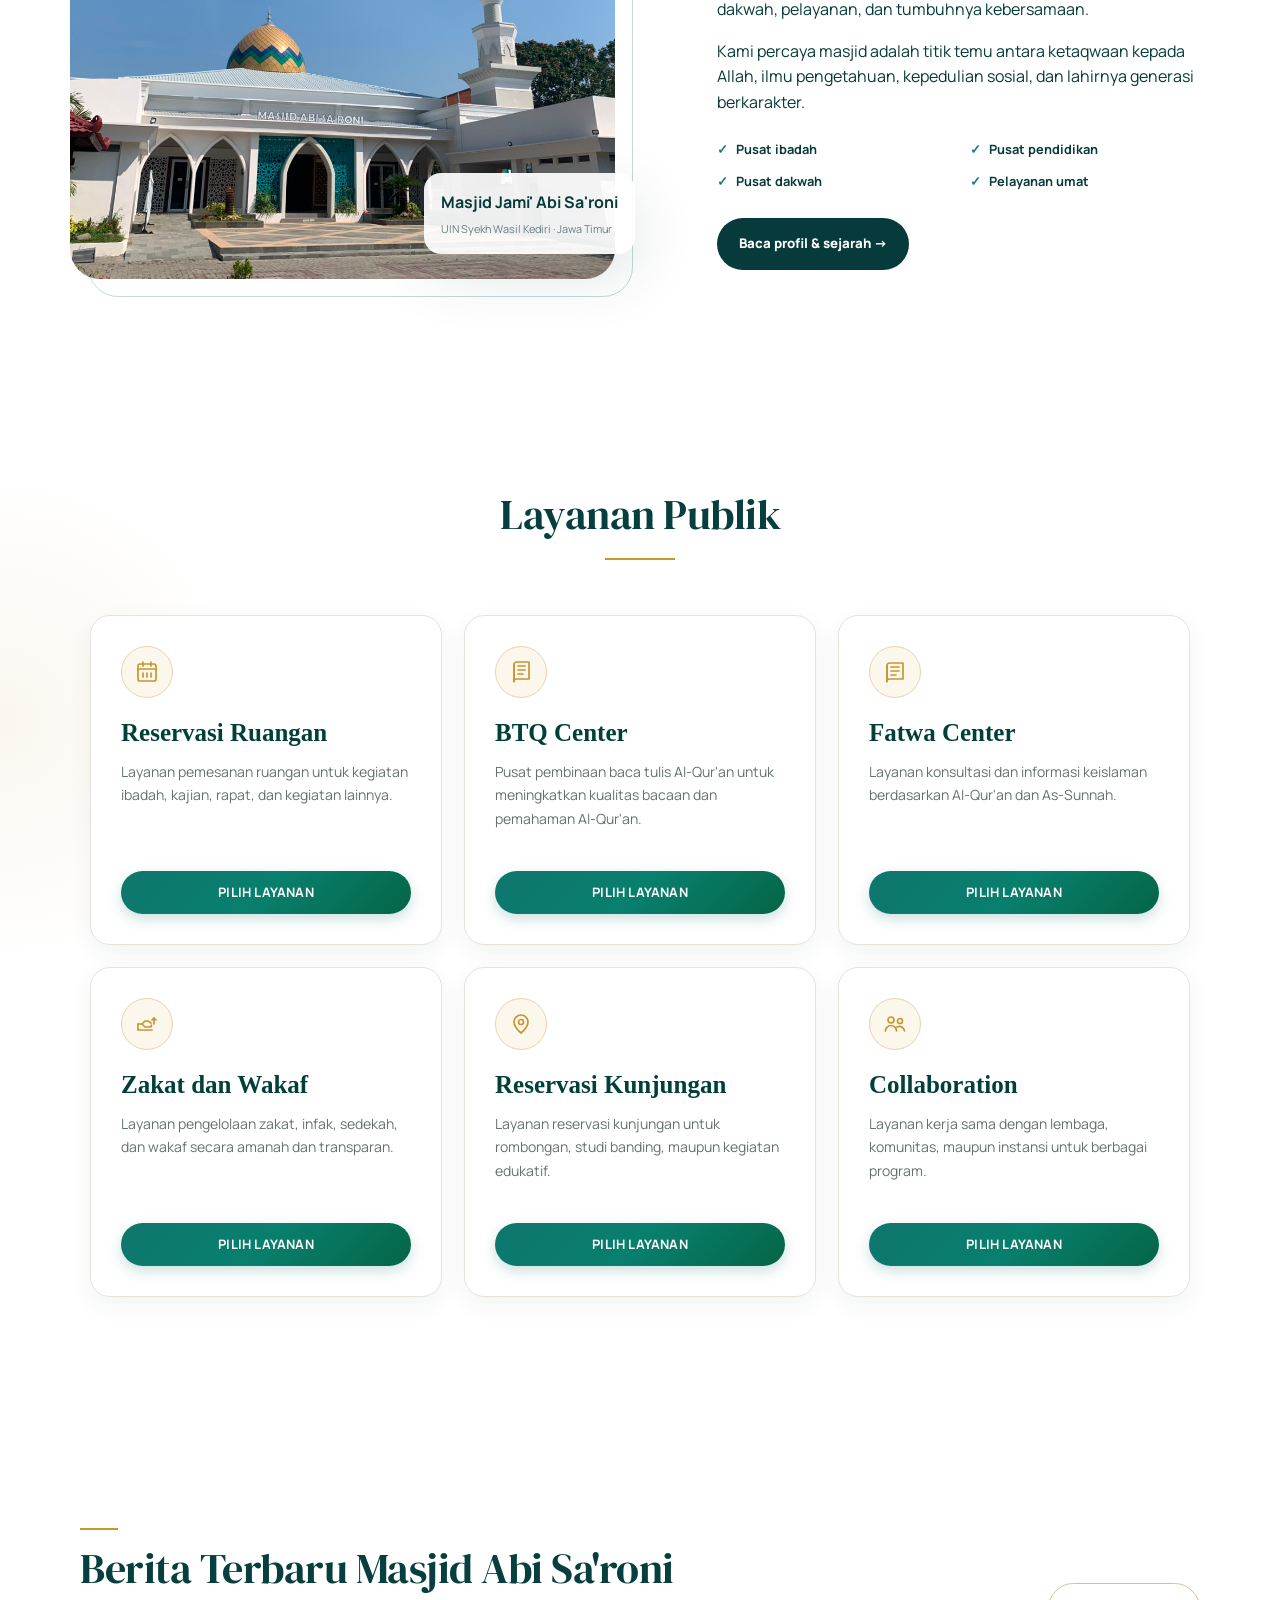
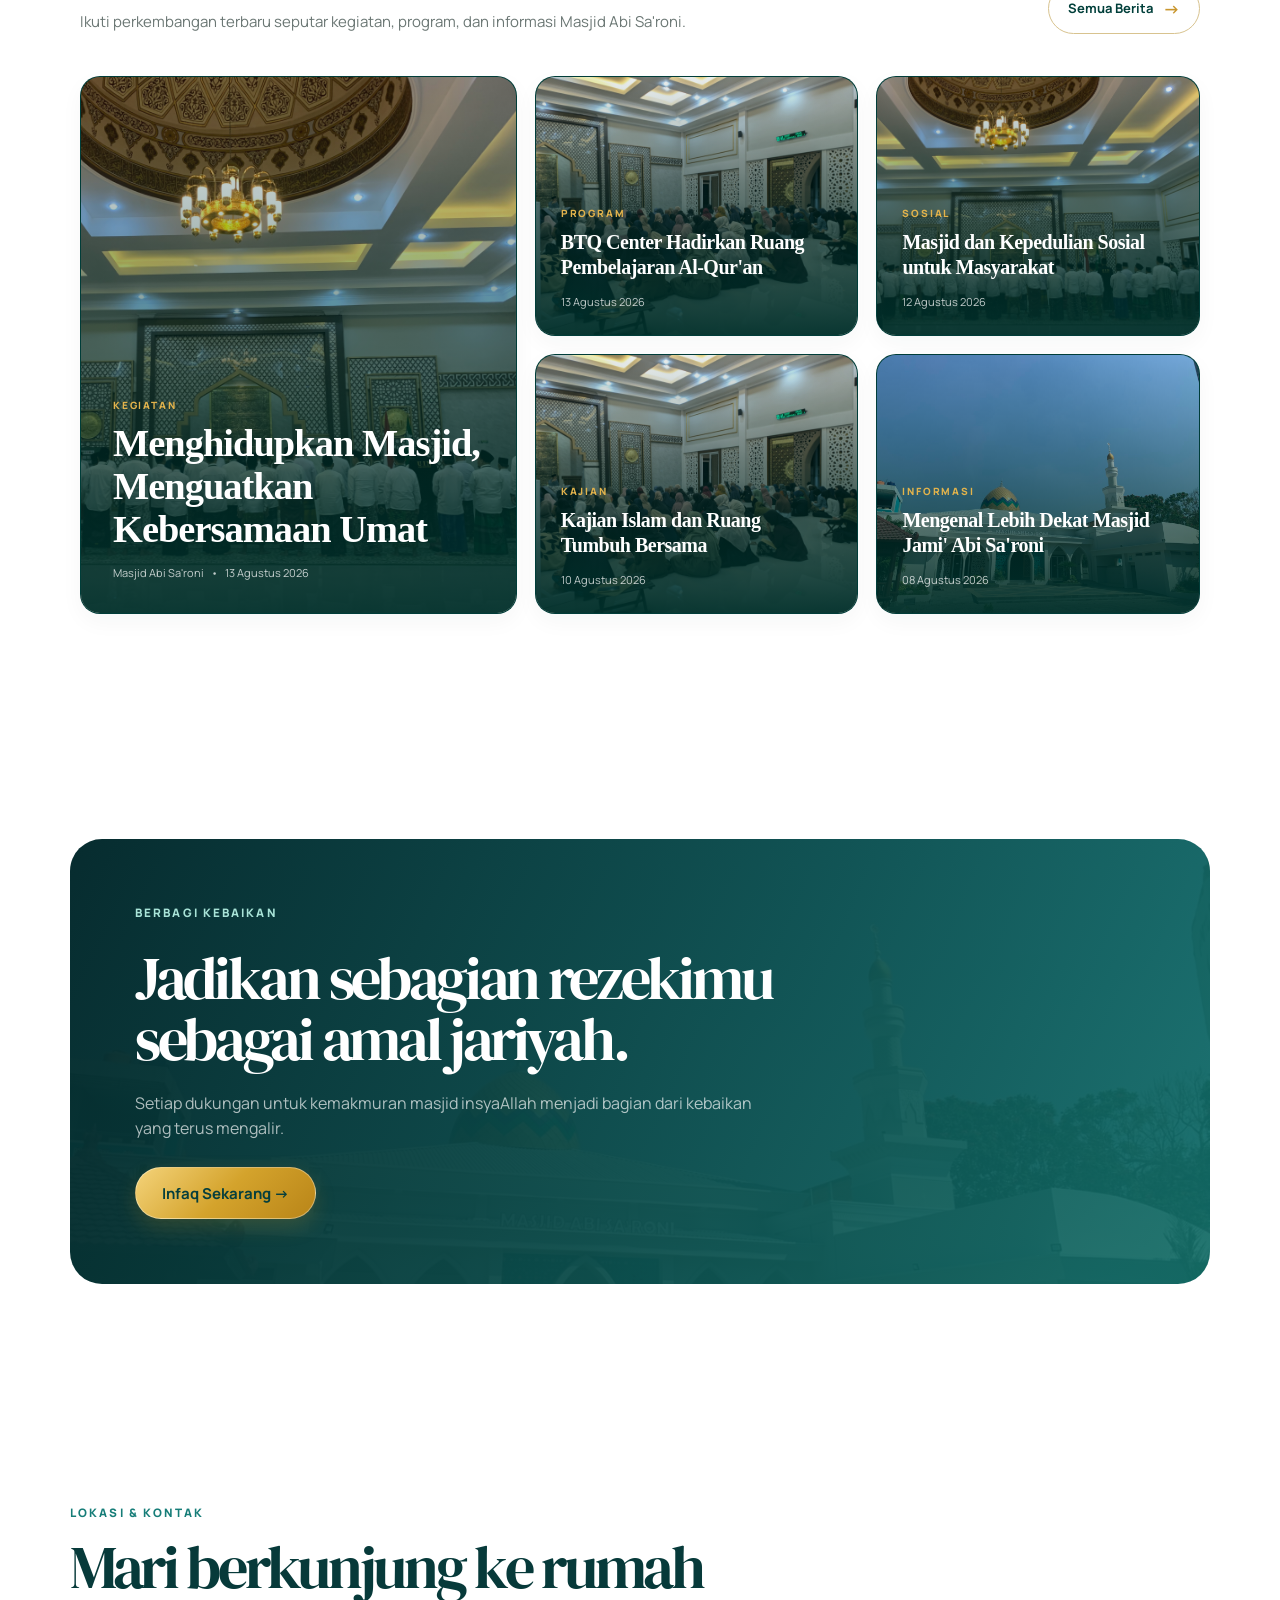
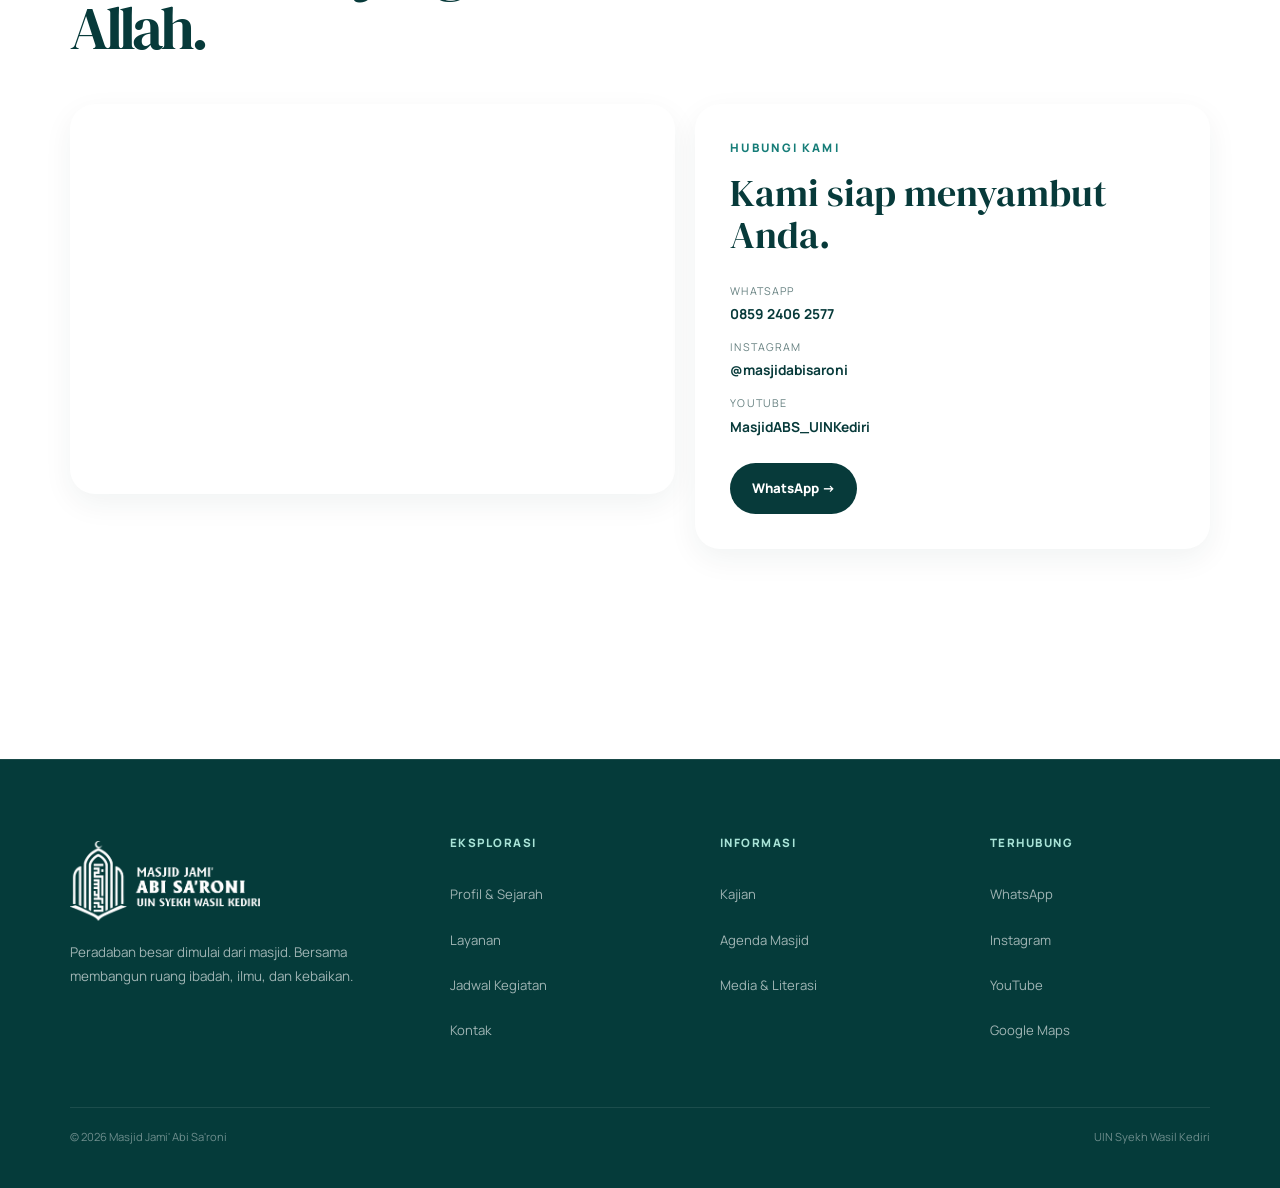
==== commit d5060da9: "update section profil" ====
--- a/index.html
+++ b/index.html
@@ -605,7 +605,7 @@
             <a href="kegiatan.html">Kajian</a>
             <a href="kegiatan.html">Agenda Masjid</a>
             <a href="media-literasi.html">Media &amp; Literasi</a>
-            <a href="infaq.html">Infaq</a>
+    
         </div>
 
 
--- a/style.css
+++ b/style.css
@@ -5850,4 +5850,85 @@
 
     box-shadow:
         0 12px 28px rgba(181, 137, 31, 0.32) !important;
+}
+/* =========================================
+   HOVER TOMBOL PILIH LAYANAN
+   ========================================= */
+
+.service-card .service-button:hover,
+.service-card a[href*="layanan"]:hover,
+.service-card a[href*="service"]:hover {
+    background: linear-gradient(
+        135deg,
+        #f4d37a 0%,
+        #d4a32c 50%,
+        #b98518 100%
+    ) !important;
+
+    color: #063f3d !important;
+
+    border-color: transparent !important;
+
+    box-shadow:
+        0 8px 20px rgba(181, 137, 31, 0.25) !important;
+
+    transform: translateY(-2px);
+
+    transition:
+        background 0.25s ease,
+        color 0.25s ease,
+        transform 0.25s ease,
+        box-shadow 0.25s ease;
+}
+/* =========================================
+   TOMBOL PILIH LAYANAN
+   NORMAL = HIJAU GRADASI
+   HOVER = EMAS GRADASI
+   ========================================= */
+
+.service-card .service-button,
+.service-card a[href*="layanan"],
+.service-card a[href*="service"] {
+    background: linear-gradient(
+        135deg,
+        #0f766e 0%,
+        #087f6d 50%,
+        #056546 100%
+    ) !important;
+
+    color: #ffffff !important;
+
+    border: none !important;
+
+    border-radius: 999px !important;
+
+    box-shadow:
+        0 5px 14px rgba(15, 118, 110, 0.22) !important;
+
+    transition:
+        background 0.3s ease,
+        color 0.3s ease,
+        transform 0.3s ease,
+        box-shadow 0.3s ease !important;
+}
+
+
+/* HOVER → EMAS */
+
+.service-card .service-button:hover,
+.service-card a[href*="layanan"]:hover,
+.service-card a[href*="service"]:hover {
+    background: linear-gradient(
+        135deg,
+        #f4d37a 0%,
+        #d4a32c 50%,
+        #b98518 100%
+    ) !important;
+
+    color: #063f3d !important;
+
+    transform: translateY(-2px) !important;
+
+    box-shadow:
+        0 8px 20px rgba(181, 137, 31, 0.35) !important;
 }
